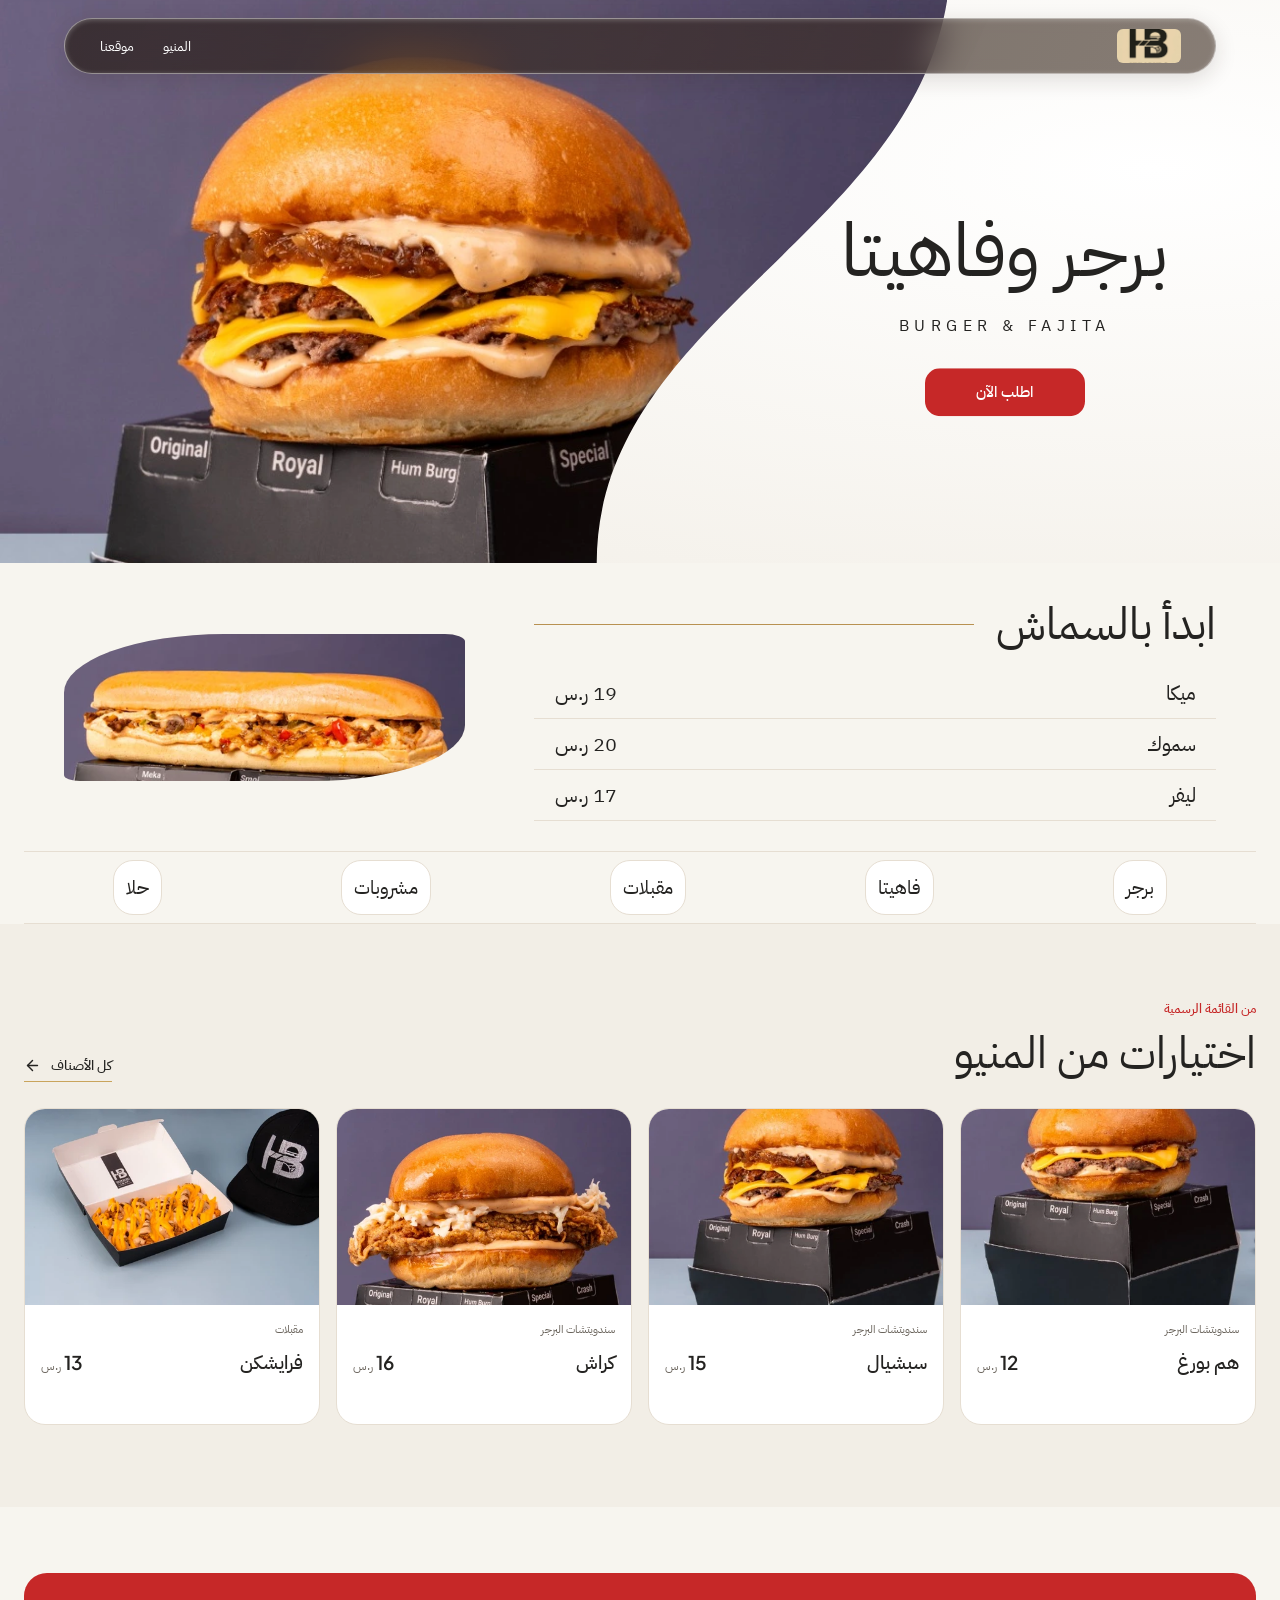
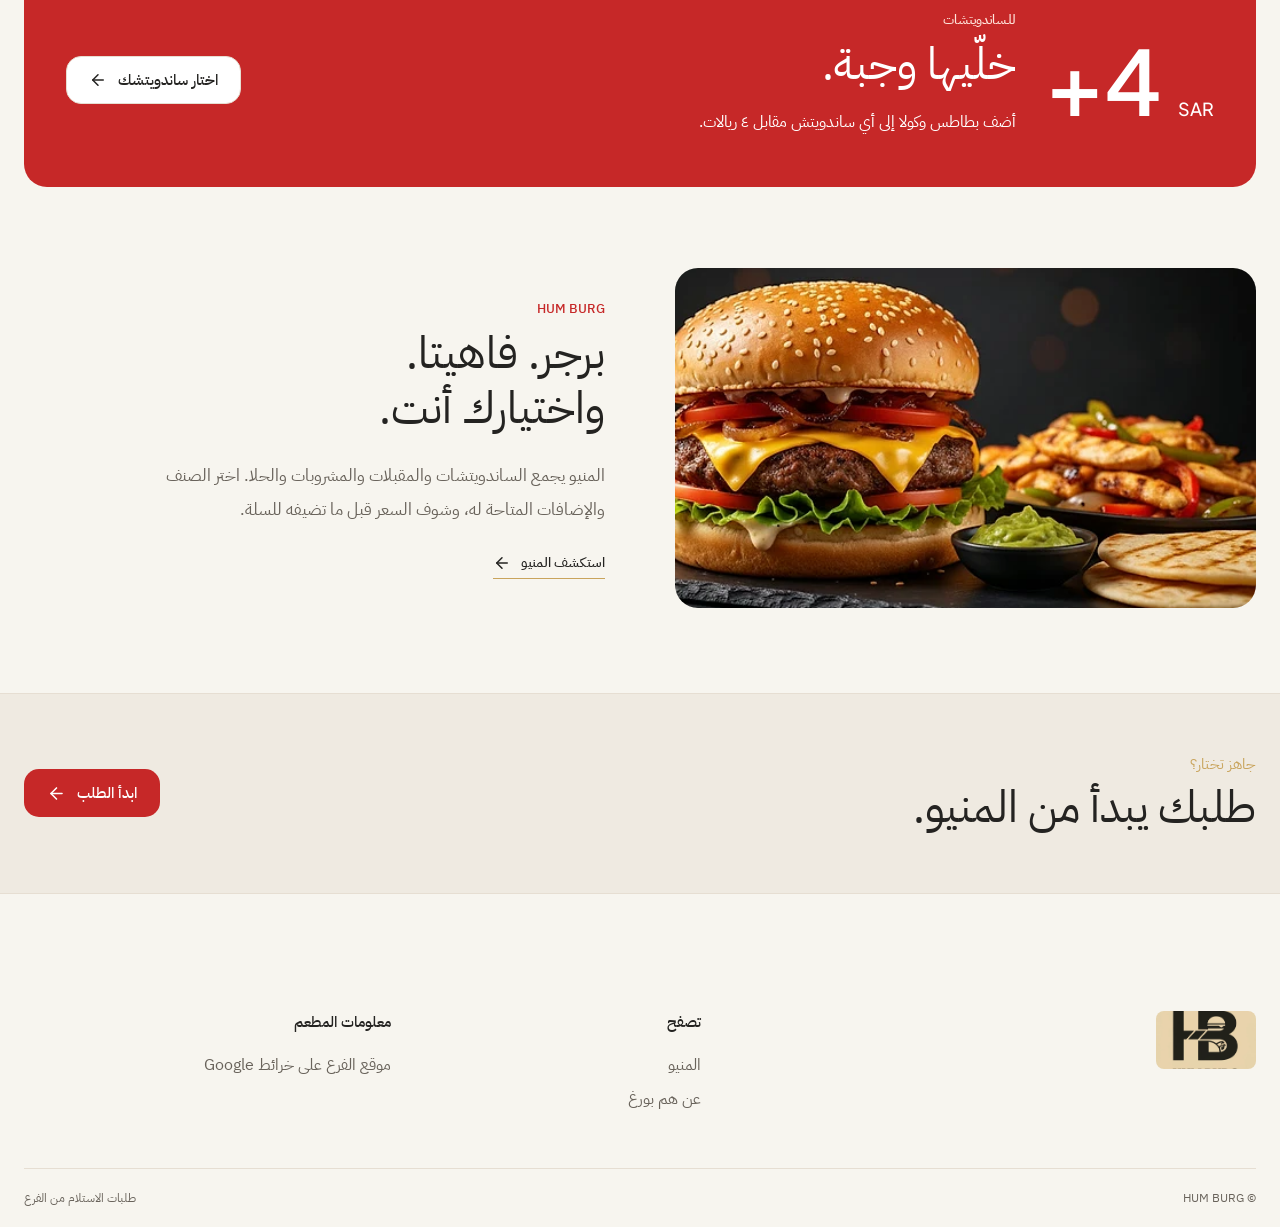
==== index.html @ cf8162c5 "Publish HUM BURG client preview" ====
<!doctype html><html lang="ar" dir="rtl" data-theme="day" style="color-scheme: light;"><head><link rel="stylesheet" href="./site.css"><meta charset="utf-8"><meta name="viewport" content="width=device-width, initial-scale=1"><title>هم بورغ | HUM BURG</title><meta name="description" content="سندويتشات البرجر والفاهيتا بطابع هم بورغ."></head><body><div hidden=""><!--$--><!--/$--></div><!--$--><main class="storefront"><header class="site-header glass-bar"><div class="header-inner"><a class="official-logo" href="./index.html" aria-label="هم بورغ، الرئيسية"><img src="./assets/hum-burg-logo-original.jpg" width="106" height="61" alt="شعار HUM BURG الرسمي"></a><nav class="site-nav" aria-label="التنقل الرئيسي"><a href="./menu.html">المنيو</a><a href="https://maps.app.goo.gl/qqPLdEoL6raRK5sS6?g_st=aw">موقعنا</a></nav></div></header><section class="cover-curve"><svg width="0" height="0" aria-hidden="true"><defs><clipPath id="burger-curve" clipPathUnits="objectBoundingBox"><path d="M0 0H1C.96 .42 .63 .57 .63 1H0Z"></path></clipPath></defs></svg><img class="cover-photo" src="./images/brand/house-burger.webp" alt="برجر هم بورغ" fetchpriority="high"><div class="cover-title"><h1>برجر وفاهيتا</h1><span dir="ltr">BURGER &amp; FAJITA</span><a class="button button-red" href="./menu.html">اطلب الآن</a></div></section><section class="paper-menu" id="fajita"><div class="paper-entries"><h2>ابدأ بالسماش</h2><a class="paper-entry" href="./menu.html?item=meka"><span>ميكا</span><span>19<!-- --> <!-- -->ر.س</span></a><a class="paper-entry" href="./menu.html?item=smok"><span>سموك</span><span>20<!-- --> <!-- -->ر.س</span></a><a class="paper-entry" href="./menu.html?item=liver"><span>ليفر</span><span>17<!-- --> <!-- -->ر.س</span></a></div><a class="paper-photo" href="./menu.html?item=smok" aria-label="سموك"><img class="product-image-svg" width="1020" height="375" src="./images/scaled/product-smok-480.webp" sizes="(max-width: 760px) 55vw, 420px" loading="lazy" decoding="async" style="object-fit:contain;width:100%;height:100%;object-position:center" alt="صورة سموك من المنيو"></a></section><nav class="house-index page-width" id="categories" aria-label="أقسام المنيو"><a class="category-card" href="./menu.html?category=%D8%A8%D8%B1%D8%AC%D8%B1">برجر</a><a class="category-card" href="./menu.html?category=%D9%81%D8%A7%D9%87%D9%8A%D8%AA%D8%A7">فاهيتا</a><a class="category-card" href="./menu.html?category=%D9%85%D9%82%D8%A8%D9%84%D8%A7%D8%AA">مقبلات</a><a class="category-card" href="./menu.html?category=%D9%85%D8%B4%D8%B1%D9%88%D8%A8%D8%A7%D8%AA">مشروبات</a><a class="category-card" href="./menu.html?category=%D8%AD%D9%84%D8%A7">حلا</a></nav><section class="featured-section" id="featured"><div class="page-width"><div class="section-title"><div><span class="section-mark">من القائمة الرسمية</span><h2>اختيارات من المنيو</h2></div><a class="text-link" href="./menu.html">كل الأصناف<!-- --> <svg xmlns="http://www.w3.org/2000/svg" width="17" height="17" viewBox="0 0 24 24" fill="none" stroke="currentColor" stroke-width="2" stroke-linecap="round" stroke-linejoin="round" class="lucide lucide-arrow-left"><path d="m12 19-7-7 7-7"></path><path d="M19 12H5"></path></svg></a></div><div class="featured-grid"><article class="product-card product-card-featured"><div class="product-card-media"><img class="product-image-svg" width="540" height="420" src="./images/scaled/product-hum-burg-480.webp" sizes="(max-width: 760px) 55vw, 420px" loading="lazy" decoding="async" style="object-fit:cover;width:100%;height:100%;object-position:center" alt="صورة هم بورغ من المنيو"></div><div class="product-card-content"><div class="product-card-meta"><span>سندويتشات البرجر</span></div><div class="product-title-row"><h3>هم بورغ</h3><strong class="menu-price">12<!-- --> <small>ر.س</small></strong></div><div class="product-card-bottom"></div></div></article><article class="product-card product-card-featured"><div class="product-card-media"><img class="product-image-svg" width="540" height="420" src="./images/scaled/product-special-480.webp" sizes="(max-width: 760px) 55vw, 420px" loading="lazy" decoding="async" style="object-fit:cover;width:100%;height:100%;object-position:center" alt="صورة سبشيال من المنيو"></div><div class="product-card-content"><div class="product-card-meta"><span>سندويتشات البرجر</span></div><div class="product-title-row"><h3>سبشيال</h3><strong class="menu-price">15<!-- --> <small>ر.س</small></strong></div><div class="product-card-bottom"></div></div></article><article class="product-card product-card-featured"><div class="product-card-media"><img class="product-image-svg" width="770" height="515" src="./images/scaled/product-crash-480.webp" sizes="(max-width: 760px) 55vw, 420px" loading="lazy" decoding="async" style="object-fit:cover;width:100%;height:100%;object-position:center" alt="صورة كراش من المنيو"></div><div class="product-card-content"><div class="product-card-meta"><span>سندويتشات البرجر</span></div><div class="product-title-row"><h3>كراش</h3><strong class="menu-price">16<!-- --> <small>ر.س</small></strong></div><div class="product-card-bottom"></div></div></article><article class="product-card product-card-featured"><div class="product-card-media"><img class="product-image-svg" width="1600" height="1066" src="./images/scaled/product-freischken-480.webp" sizes="(max-width: 760px) 55vw, 420px" loading="lazy" decoding="async" style="object-fit:cover;width:100%;height:100%;object-position:center" alt="صورة فرايشكن من المنيو"></div><div class="product-card-content"><div class="product-card-meta"><span>مقبلات</span></div><div class="product-title-row"><h3>فرايشكن</h3><strong class="menu-price">13<!-- --> <small>ر.س</small></strong></div><div class="product-card-bottom"></div></div></article></div></div></section><section class="combo-section"><div class="page-width combo-inner"><div class="combo-number" dir="ltr">+4 <small>SAR</small></div><div class="combo-text"><span class="section-mark">للـساندويتشات</span><h2>خلّيها وجبة.</h2><p>أضف بطاطس وكولا إلى أي ساندويتش مقابل ٤ ريالات.</p></div><a class="button button-white" href="./menu.html">اختار ساندويتشك<!-- --> <svg xmlns="http://www.w3.org/2000/svg" width="18" height="18" viewBox="0 0 24 24" fill="none" stroke="currentColor" stroke-width="2" stroke-linecap="round" stroke-linejoin="round" class="lucide lucide-arrow-left"><path d="m12 19-7-7 7-7"></path><path d="M19 12H5"></path></svg></a></div></section><section class="about-section page-width" id="about"><div class="about-visual" role="img" aria-label="صورة برجر وفاهيتا من مواد هم بورغ"></div><div class="about-copy"><span class="section-mark">HUM BURG</span><h2>برجر. فاهيتا.<br>واختيارك أنت.</h2><p>المنيو يجمع الساندويتشات والمقبلات والمشروبات والحلا. اختر الصنف والإضافات المتاحة له، وشوف السعر قبل ما تضيفه للسلة.</p><a class="text-link" href="./menu.html">استكشف المنيو<!-- --> <svg xmlns="http://www.w3.org/2000/svg" width="18" height="18" viewBox="0 0 24 24" fill="none" stroke="currentColor" stroke-width="2" stroke-linecap="round" stroke-linejoin="round" class="lucide lucide-arrow-left"><path d="m12 19-7-7 7-7"></path><path d="M19 12H5"></path></svg></a></div></section><section class="final-cta"><div class="page-width"><div><span>جاهز تختار؟</span><h2>طلبك يبدأ من المنيو.</h2></div><a class="button button-red" href="./menu.html">ابدأ الطلب<!-- --> <svg xmlns="http://www.w3.org/2000/svg" width="19" height="19" viewBox="0 0 24 24" fill="none" stroke="currentColor" stroke-width="2" stroke-linecap="round" stroke-linejoin="round" class="lucide lucide-arrow-left"><path d="m12 19-7-7 7-7"></path><path d="M19 12H5"></path></svg></a></div></section><footer class="site-footer" id="contact"><div class="page-width footer-grid"><div><a class="official-logo footer-logo" href="./index.html"><img src="./assets/hum-burg-logo-original.jpg" alt="شعار HUM BURG الرسمي"></a></div><div><h3>تصفح</h3><a href="./menu.html">المنيو</a><a href="#about">عن هم بورغ</a></div><div><h3>معلومات المطعم</h3><a href="https://maps.app.goo.gl/qqPLdEoL6raRK5sS6?g_st=aw" target="_blank" rel="noopener noreferrer">موقع الفرع على خرائط Google</a></div></div><div class="page-width footer-bottom">© HUM BURG <span>طلبات الاستلام من الفرع</span></div></footer></main><!--$--><!--/$--><!--/$--><next-route-announcer style="position: absolute;"></next-route-announcer><script src="./preview.js"></script></body></html>
---- site.css ----
@import url("https://fonts.googleapis.com/css2?family=IBM+Plex+Sans+Arabic:wght@400;500;600;700&family=Plus+Jakarta+Sans:wght@500;600;700;800&display=swap");@font-face{font-family:FreePalestine;src:url(./fonts/FreePalestineVF.ttf) format("truetype");font-display:swap}:root{--body:"IBM Plex Sans Arabic",sans-serif;--display:FreePalestine,"IBM Plex Sans Arabic",sans-serif}*{box-sizing:border-box}html{scroll-behavior:smooth}body{margin:0;background:var(--bg);color:var(--white);font-family:var(--body)}button,input{font:inherit}button{cursor:pointer}a{text-decoration:none;color:inherit}img{max-width:100%}.page-width{width:min(100% - 80px,1440px);margin-inline:auto}:focus-visible{outline:2px solid var(--red-light)}.button{display:inline-flex;align-items:center;justify-content:center;gap:20px;padding:0 25px;font-weight:700;font-size:15px;border:1px solid transparent;transition:background .2s,transform .2s}.button-red{color:white}.button-red:hover{background:var(--red-light)}.button-outline{border-color:#777;color:white;background:rgba(0,0,0,.25)}.button-white{background:white}.text-link{display:inline-flex;align-items:center;gap:10px;font-weight:700;border-bottom:1px solid var(--red);padding-bottom:7px}.site-header{background:#0D0D0E;z-index:30;border-bottom:1px solid #29292b}.header-inner{height:88px;width:min(100% - 80px,1440px);margin:auto;display:flex;align-items:center;justify-content:space-between;gap:35px}.official-logo{width:115px;height:67px;position:relative;background:#171719}.official-logo img{position:absolute;width:235px;max-width:none;height:235px;left:-60px;top:-49px;filter:grayscale(1) invert(1);mix-blend-mode:screen}.site-nav{display:flex;align-items:center;gap:34px;font-weight:600}.site-nav a:hover{color:var(--red-light)}.header-actions{display:flex;align-items:center;gap:18px}.language-button{border:0;background:none;font-size:13px}.icon-button{border:0;background:none;color:white;display:grid;place-items:center;width:42px;height:42px}.cart-trigger{position:relative}.cart-trigger span{position:absolute;top:-1px;left:0;border-radius:50%;font:700 10px/17px var(--body);width:17px;height:17px}.mobile-trigger{display:none}.hero{position:relative;min-height:690px;display:flex;align-items:center;overflow:hidden;background:#09090a}.hero-photo{background-image:url(./assets/hum-burg-campaign.jpg);background-position:center 55%;opacity:.9}.hero-photo,.hero-shade{position:absolute;inset:0}.hero-shade{background:linear-gradient(270deg,#0D0D0E 3%,rgba(13,13,14,.97) 27%,rgba(13,13,14,.71) 46%,rgba(13,13,14,.04) 77%),linear-gradient(0deg,#0D0D0E,transparent 20%)}.hero-content{position:relative;z-index:1;padding:70px 0 110px}.hero-kicker{font:700 12px Plus Jakarta Sans,sans-serif;letter-spacing:2px;color:var(--red-light)}.hero h1{font-size:clamp(66px,7.1vw,124px);line-height:1.06;max-width:730px;margin:24px 0 25px}.hero h1 span{color:var(--red-light)}.hero p{font-size:19px;line-height:1.85;max-width:510px;color:#ddd}.hero-buttons{gap:12px;flex-wrap:wrap}.hero-bottom{position:absolute;bottom:30px;left:0;right:0;display:flex;justify-content:space-between;color:#b8b8b8;font-size:11px;letter-spacing:1px}.section-title{gap:20px;margin-bottom:32px}.about-copy h2,.combo-text h2,.final-cta h2,.section-title h2{font:700 clamp(38px,4vw,66px)/1.16 var(--display);margin:9px 0 0}.section-mark{color:var(--red-light);font-weight:700}.category-section{padding-block:100px}.category-grid{grid-gap:10px;gap:10px}.category-tile{min-height:220px;background:var(--surface);padding:24px;display:flex;flex-direction:column;position:relative;border-bottom:3px solid var(--red);transition:background .25s,transform .25s}.category-tile:hover{background:var(--card);transform:translateY(-4px)}.category-index{font:800 12px Plus Jakarta Sans;color:var(--red-light)}.category-name{font:700 clamp(24px,2.2vw,37px)/1.3 var(--display);margin:auto 0 0}.category-english{font:700 10px Plus Jakarta Sans;letter-spacing:1px;color:var(--muted);margin-top:5px}.category-tile svg{position:absolute;top:22px;left:22px;color:var(--red-light)}.featured-grid{display:grid;grid-template-columns:repeat(4,1fr);grid-gap:17px;gap:17px}.food-card{min-width:0}.food-frame{height:270px;background:radial-gradient(circle at 50% 65%,#38383a 0,#202023 58%);position:relative;overflow:hidden}.food-frame-label{position:absolute;left:17px;top:16px;color:#777;font:800 clamp(24px,3vw,42px) Plus Jakarta Sans;letter-spacing:-2px}.food-placeholder{height:100%;display:grid;align-content:center;justify-items:center;text-align:center;grid-gap:6px;gap:6px;position:relative}.food-placeholder:before{content:"";display:block;width:126px;height:126px;border:2px solid #555;border-radius:50%;background:radial-gradient(circle,#29292b,#202023);margin-bottom:12px}.food-placeholder>span{position:absolute;top:45%;font:700 27px var(--display)}.food-placeholder small{color:var(--muted);font-size:11px}.food-counter{position:absolute;right:17px;top:16px;color:var(--red-light);font:700 12px Plus Jakarta Sans}.food-info{display:flex;justify-content:space-between;gap:10px;align-items:flex-end;padding:18px 19px}.food-info h3{font:700 31px var(--display);margin:4px 0 0}.food-price{font:800 27px Plus Jakarta Sans;white-space:nowrap}.food-price span{font:600 11px var(--body);margin-right:4px}.card-add{margin:0 19px 19px;padding:10px 0;background:transparent;border:1px solid #626265;color:white;display:flex;align-items:center;justify-content:center;gap:7px}.card-add:hover{border-color:var(--red)}.combo-section{background:var(--red);padding-block:60px}.combo-inner{display:flex;align-items:center;gap:45px}.combo-number{font:800 clamp(100px,13vw,190px)/.8 var(--display);white-space:nowrap}.combo-number span{font:600 22px var(--body);margin-right:8px}.combo-text{flex:1 1}.combo-text .section-mark{color:#f8d8d8}.combo-text p{font-size:16px;line-height:1.8;max-width:600px}.about-section{display:grid;grid-template-columns:1fr 1fr;grid-gap:8%;gap:8%;align-items:center;padding-block:125px}.about-visual{height:430px;position:relative}.about-photo{position:absolute;inset:0;background:url(./assets/hum-burg-campaign.jpg) 50%/cover;filter:grayscale(1);opacity:.65}.about-visual>span{position:absolute;bottom:20px;left:25px;font:800 47px Plus Jakarta Sans;letter-spacing:-3px}.about-copy p{color:var(--muted);font-size:17px;line-height:2;max-width:570px;margin:23px 0}.final-cta{background:var(--red-dark);text-align:center;padding:85px 0}.final-cta span{font-size:15px}.final-cta h2{margin:12px 0 30px}.site-footer{padding-top:70px}.footer-grid{display:grid;grid-template-columns:2fr 1fr 1.5fr;grid-gap:65px;gap:65px;padding-bottom:55px}.footer-logo{width:120px}.footer-grid h3{font-size:15px;margin:0 0 20px}.footer-grid a:not(.official-logo){display:block;color:var(--muted);margin:10px 0}.footer-grid p{color:var(--muted);font-size:13px;max-width:300px;line-height:1.8}.footer-bottom{border-top:1px solid var(--line);padding:20px 0;color:var(--muted);font-size:12px;display:flex;justify-content:space-between}.drawer-layer{position:fixed;inset:0;z-index:100}.drawer-backdrop{position:absolute;inset:0;background:#000b;border:0;width:100%}.cart-panel{position:absolute;left:0;top:0;bottom:0;width:min(440px,100%);background:var(--surface);padding:30px;display:flex;flex-direction:column;box-shadow:20px 0 70px #0008}.drawer-heading{display:flex;justify-content:space-between;align-items:flex-start;border-bottom:1px solid var(--line);padding-bottom:18px}.drawer-heading small{color:var(--red-light)}.drawer-heading h2{font:700 40px var(--display);margin:4px 0}.cart-items{overflow:auto;flex:1 1}.cart-item{padding:22px 0;border-bottom:1px solid var(--line);display:flex;align-items:center;justify-content:space-between}.cart-item small{color:var(--muted)}.cart-item h3{margin:2px 0;font:700 25px var(--display)}.cart-item span{font-size:13px}.quantity{display:flex;align-items:center;gap:12px}.quantity button{width:30px;height:30px;background:var(--card);border:1px solid var(--line);color:white;display:grid;place-items:center}.cart-checkout{border-top:1px solid var(--line);padding-top:20px}.cart-checkout>div{display:flex;justify-content:space-between}.cart-checkout p{font-size:11px;color:var(--muted)}.cart-checkout .button{width:100%;margin-top:15px}.cart-empty{margin:auto;text-align:center}.cart-empty svg{color:var(--red-light)}.cart-empty h3{font:700 28px var(--display)}@media(max-width:1100px){.category-grid{grid-template-columns:repeat(3,1fr)}.featured-grid{grid-template-columns:repeat(2,1fr)}.site-nav{gap:17px}.hero{min-height:630px}}@media(max-width:700px){.header-inner,.page-width{width:min(100% - 36px,1440px)}.header-inner{height:72px}.official-logo{width:84px;height:55px}.official-logo img{width:177px;height:177px;left:-45px;top:-37px}.site-nav{display:none;position:absolute;top:72px;right:0;left:0;background:var(--surface);padding:20px;flex-direction:column;align-items:stretch}.site-nav.open{display:flex}.header-actions{gap:5px}.mobile-trigger{display:grid}.header-order,.language-button{display:none}.hero{min-height:690px;align-items:flex-start}.hero-photo{background-size:auto 75%;background-repeat:no-repeat;background-position:65% top}.hero-shade{background:linear-gradient(0deg,#0D0D0E 9%,rgba(13,13,14,.95) 33%,rgba(13,13,14,.4) 65%,transparent)}.hero-content{padding-top:305px;padding-bottom:55px}.hero-kicker{font-size:9px}.hero h1{font-size:clamp(55px,13vw,78px);margin:10px 0}.hero p{font-size:15px;margin:0}.hero-buttons{margin-top:20px}.hero-buttons .button{min-height:46px;font-size:13px;padding:0 16px}.hero-bottom{bottom:14px}.category-section,.featured-section{padding-block:65px}.section-title{align-items:flex-start}.section-title h2{font-size:38px}.section-title .text-link{font-size:12px;white-space:nowrap}.category-grid{grid-template-columns:repeat(2,1fr)}.category-tile{min-height:145px;padding:17px}.category-name{font-size:25px}.category-english{font-size:8px}.category-tile svg{width:16px;top:15px;left:15px}.featured-grid{gap:10px}.food-frame{height:170px}.food-placeholder:before{width:75px;height:75px}.food-placeholder>span{font-size:19px;top:46%}.food-placeholder small{font-size:8px}.food-frame-label{font-size:19px}.food-info{padding:12px;align-items:flex-start;display:block}.food-info h3{font-size:24px}.food-info small{font-size:9px}.food-price{font-size:21px;margin-top:4px}.card-add{margin:0 12px 12px;width:calc(100% - 24px);font-size:11px}.combo-inner{display:block}.combo-number{font-size:105px}.combo-text h2{font-size:40px}.combo-text p{font-size:14px}.combo-inner .button{margin-top:15px}.about-section{grid-template-columns:1fr;padding-block:65px;gap:30px}.about-visual{height:270px}.about-copy h2{font-size:42px}.about-copy p{font-size:15px}.footer-grid{grid-template-columns:1fr 1fr;gap:20px}.footer-grid>div:first-child{grid-column:1/-1}.footer-bottom{display:block;line-height:2}}@media(prefers-reduced-motion:reduce){html{scroll-behavior:auto}*,:after,:before{animation-duration:.01ms!important;transition-duration:.01ms!important}}.inner-nav{width:min(100% - 80px,1440px);margin:auto;justify-content:space-between;gap:24px}.inner-nav,.inner-nav .logo{display:flex;align-items:center}.inner-nav .logo{font:800 22px Plus Jakarta Sans;gap:10px}.inner-nav .logo-mark{background:var(--red);padding:8px;color:white}.inner-nav .logo-copy{display:grid;line-height:1}.inner-nav .logo-copy small{font:700 11px var(--body);color:var(--muted);margin-top:5px}.inner-nav nav{display:flex;gap:25px}.inner-nav nav .active{color:var(--red-light)}.inner-cart{background:var(--red);border:0;color:white;padding:10px 17px;display:flex;gap:10px;align-items:center;position:relative}.inner-cart i{position:absolute;top:-8px;left:-8px;background:white;color:var(--red);border-radius:50%;width:20px;height:20px;text-align:center;font-size:11px}.menu-hero{background:var(--surface);padding:75px max(40px,calc((100vw - 1440px)/2));display:flex;align-items:center;justify-content:space-between;overflow:hidden}.menu-hero .eyebrow{font-size:12px;color:var(--red-light)}.menu-hero h1{font:700 clamp(55px,6vw,90px)/1 var(--display);margin:20px 0}.checkout-page h1 em,.menu-hero h1 em,.track-intro h1 em{color:var(--red-light);font-style:normal}.menu-hero-mark{font:800 130px Plus Jakarta Sans;color:#2f2f31;letter-spacing:-12px}.menu-hero-mark span{display:block;font:700 15px Plus Jakarta Sans;letter-spacing:5px;text-align:center}.menu-catalog{display:grid;grid-template-columns:250px 1fr;grid-gap:40px;gap:40px;width:min(100% - 80px,1440px);margin:auto;padding:70px 0 110px}.menu-sidebar{border-left:1px solid var(--line);padding-left:20px}.menu-sidebar>p{color:var(--muted);font-size:13px}.menu-sidebar button{display:flex;align-items:center;gap:10px;width:100%;background:transparent;border:0;color:var(--muted);padding:12px;text-align:right}.menu-sidebar button.selected,.menu-sidebar button:hover{background:var(--card);color:white}.menu-sidebar button b{margin-right:auto;color:var(--red-light)}.combo-sidebar{background:var(--red-dark);padding:20px;margin-top:35px}.combo-sidebar b,.combo-sidebar span{display:block}.combo-sidebar span{font:700 36px var(--display)}.combo-sidebar p{font-size:12px}.catalog-toolbar{display:flex;align-items:center;justify-content:space-between;margin-bottom:25px}.catalog-toolbar h2{font:700 44px var(--display);margin:0}.catalog-toolbar p{margin:0;color:var(--muted)}.search{display:flex;align-items:center;gap:10px;background:var(--surface);padding:12px 15px;min-width:250px}.search input{border:0;outline:none;background:none;color:white;min-width:0}.catalog-grid{display:grid;grid-template-columns:repeat(3,1fr);grid-gap:17px}.catalog-card{background:var(--card)}.catalog-art{height:230px;background:radial-gradient(circle,#363638,var(--card) 68%);display:flex;flex-direction:column;align-items:center;justify-content:center;gap:12px}.catalog-art>span{font:700 30px var(--display);border:2px solid #555;border-radius:50%;width:130px;height:130px;display:grid;place-items:center}.catalog-art small{color:var(--muted);font-size:11px}.catalog-info{padding:18px}.catalog-info>small{font:700 11px Plus Jakarta Sans;color:var(--muted)}.catalog-info h3{font:700 32px var(--display);margin:8px 0 20px}.catalog-info>div{border-top:1px solid var(--line);padding-top:14px;display:flex;justify-content:space-between;align-items:center}.catalog-info b{font:800 28px Plus Jakarta Sans}.catalog-info b i{font:500 12px var(--body);font-style:normal}.catalog-info button{background:var(--red);border:0;color:white;width:36px;height:36px;display:grid;place-items:center}.no-results{padding:70px;color:var(--muted)}.no-results h3{color:white}.no-results button{background:var(--red);color:white;border:0;padding:10px 20px}.cart-drawer{position:fixed;top:0;left:0;bottom:0;width:min(430px,95vw);background:var(--surface);z-index:102;padding:28px;transform:translateX(-110%);transition:transform .25s;display:flex;flex-direction:column}.cart-drawer.open{transform:translateX(0)}.backdrop{position:fixed;inset:0;background:#000b;z-index:101;border:0;width:100%}.cart-head{display:flex;align-items:flex-start;justify-content:space-between;border-bottom:1px solid var(--line)}.cart-head h2{font:700 36px var(--display);margin:0 0 15px}.cart-head small{color:var(--red-light)}.cart-head button{background:none;color:white;border:0}.empty-cart{margin:auto;text-align:center}.empty-cart svg{color:var(--red-light)}.cart-lines{flex:1 1;overflow:auto}.cart-line{border-bottom:1px solid var(--line);padding:18px 0;display:grid;grid-template-columns:40px 1fr auto;grid-gap:10px;gap:10px;align-items:center}.mini-art{background:var(--card);height:40px;display:grid;place-items:center;font-size:22px}.cart-line b,.cart-line small{display:block}.cart-line small{color:var(--muted)}.qty{display:flex;align-items:center;gap:8px}.qty button{background:var(--card);color:white;border:1px solid var(--line);height:26px}.cart-total{display:flex;justify-content:space-between;padding:20px 0}.checkout{display:flex;align-items:center;justify-content:center;gap:10px;background:var(--red);padding:14px}.checkout-page,.track-page{min-height:100vh}.checkout-wrap,.track-shell{width:min(100% - 80px,1150px);margin:80px auto;display:grid;grid-template-columns:1.4fr 1fr;grid-gap:70px;gap:70px}.checkout-page h1,.track-intro h1{font:700 65px var(--display);margin:10px 0}.step-kicker{color:var(--red-light)}.checkout-intro,.track-intro p{color:var(--muted);line-height:1.8}.back-link{display:flex;gap:5px;align-items:center}.form-grid,.method-switch{display:grid;grid-template-columns:repeat(2,1fr);grid-gap:12px;gap:12px;margin:25px 0}.method-switch button{background:var(--surface);color:white;border:1px solid var(--line);padding:18px;text-align:right;display:grid;grid-gap:5px;gap:5px}.method-switch small{color:var(--muted)}.checkout-form h2{font:700 26px var(--display)}.checkout-form label span{display:block;margin-bottom:5px}.checkout-form label div{display:flex;align-items:center;gap:8px;background:var(--surface);padding:10px}.checkout-form input{width:100%;border:0;background:none;color:white;outline:none}.full-label{display:block;margin:18px 0}.payment-disabled{display:flex;gap:10px;align-items:center;background:var(--surface);padding:18px;color:var(--muted)}.payment-disabled small{display:block}.payment-disabled>span{margin-right:auto}.place-order{background:var(--red);border:0;color:white;padding:14px 25px;display:flex;gap:10px;align-items:center;margin-top:30px}.demo-notice{color:var(--muted)}.order-summary{background:var(--surface);padding:30px}.summary-item,.summary-title,.summary-total{display:flex;justify-content:space-between;align-items:center;border-bottom:1px solid var(--line);padding:16px 0}.summary-item{gap:12px}.summary-item div{flex:1 1}.summary-item small{display:block;color:var(--muted)}.summary-food{font-size:28px}.summary-total b{font-size:25px}.order-summary>p{color:var(--muted);font-size:12px}.track-intro form{display:flex;background:var(--surface);padding:8px;gap:8px}.track-intro form input{flex:1 1;background:none;border:0;color:white;min-width:0}.track-intro form button{background:var(--red);border:0;color:white;padding:10px 18px}.track-card{background:var(--surface);padding:35px;min-height:350px}.track-empty{text-align:center;margin-top:55px}.track-empty a,.track-empty svg{color:var(--red-light)}.timeline-stage,.track-card-top,.track-eta{display:flex;align-items:center;gap:15px;padding:15px;border-bottom:1px solid var(--line)}.timeline-stage div{flex:1 1}.timeline-stage small{display:block;color:var(--muted)}.timeline-stage.current{color:var(--red-light)}@media(max-width:800px){.checkout-wrap,.inner-nav,.menu-catalog,.track-shell{width:min(100% - 36px,1440px)}.inner-nav nav{display:none}.menu-hero{padding:45px 20px}.menu-hero-mark{display:none}.menu-catalog{display:block;padding:40px 0}.menu-sidebar{border:0;display:flex;overflow:auto;gap:8px;padding:0 0 20px}.combo-sidebar,.menu-sidebar>p{display:none}.menu-sidebar button{white-space:nowrap;width:auto;background:var(--surface)}.menu-sidebar button b{display:none}.catalog-toolbar{align-items:stretch;flex-direction:column;gap:15px}.catalog-grid{grid-template-columns:repeat(2,1fr);gap:10px}.catalog-art{height:150px}.catalog-art>span{width:90px;height:90px;font-size:24px}.catalog-art small{font-size:9px}.catalog-info{padding:12px}.catalog-info h3{font-size:25px}.catalog-info b{font-size:20px}.checkout-wrap,.track-shell{display:block;margin:40px auto}.order-summary,.track-card{margin-top:40px}.form-grid{grid-template-columns:1fr}}.hero-shade{background:linear-gradient(90deg,#0D0D0E,#0D0D0E 34%,transparent 56%),linear-gradient(270deg,#0D0D0E,rgba(13,13,14,.94) 18%,rgba(13,13,14,.68) 36%,transparent 65%),linear-gradient(0deg,#0D0D0E,transparent 20%)}.menu-sidebar{scrollbar-width:none}.menu-sidebar::-webkit-scrollbar{display:none}@media(max-width:700px){.hero{min-height:650px}.hero-photo{background-position:65% top}.hero-shade{background:linear-gradient(90deg,rgba(13,13,14,.9),transparent 45%),linear-gradient(0deg,#0D0D0E 7%,rgba(13,13,14,.97) 34%,rgba(13,13,14,.25) 71%,transparent)}.hero-content{padding-top:285px}.hero-shade{background:linear-gradient(90deg,#0D0D0E,rgba(13,13,14,.85) 13%,transparent 32%),linear-gradient(0deg,#0D0D0E 7%,rgba(13,13,14,.97) 34%,rgba(13,13,14,.25) 71%,transparent)}}.modal-layer{position:fixed;inset:0;z-index:110;display:grid;place-items:center;padding:18px}.modal-backdrop{position:absolute;inset:0;background:#000c;border:0;width:100%}.customize-modal{position:relative;border:1px solid var(--line);width:min(520px,100%);max-height:calc(100vh - 36px);overflow:auto;padding:28px;box-shadow:0 30px 90px #000a}.modal-head{display:flex;align-items:flex-start;justify-content:space-between}.modal-head small{color:var(--red-light)}.modal-head h2{font:700 43px var(--display);margin:4px 0}.customize-modal>p{color:var(--muted);font-size:14px}.modifier-list{display:grid;grid-gap:8px;gap:8px;margin:24px 0}.modifier-list label{display:flex;align-items:center;gap:12px;background:var(--card);padding:13px;cursor:pointer}.modifier-list input{accent-color:var(--red);width:18px;height:18px}.modifier-list span{flex:1 1}.modifier-list b{font-size:13px;color:white}.no-modifiers{color:var(--muted);padding:30px 0}.modal-total{border-top:1px solid var(--line);padding-top:18px}.modal-total strong{font-size:23px}.modal-add{margin-top:20px}.method-switch button:disabled,.place-order:disabled{opacity:.45;cursor:not-allowed}.admin-unconfigured{min-height:100vh;display:grid;place-items:center;padding:25px;text-align:center}.admin-unconfigured>div{max-width:500px}.admin-unconfigured svg{color:var(--red-light)}.admin-unconfigured h1{font:700 45px var(--display)}.admin-unconfigured p{color:var(--muted);line-height:1.9}.admin-unconfigured a{display:inline-block;background:var(--red);padding:12px 22px;margin-top:18px}body{color:var(--bg);font-weight:400}.storefront{overflow:hidden}.page-width{width:min(100% - 56px,1360px)}.site-header{background:var(--bg);border:0;color:#fff}.header-inner{height:82px;width:min(100% - 56px,1360px)}.site-nav{font-size:15px;font-weight:400}.site-nav a:hover{color:var(--gold)}.header-actions{gap:12px}.language-button{color:#eee;font-weight:400}.icon-button{border-radius:14px;background:rgba(255,255,255,.08);width:44px;height:44px}.icon-button:hover{background:rgba(255,255,255,.17)}.cart-trigger span{background:var(--gold);color:var(--bg)}.button{border-radius:16px;min-height:52px;box-shadow:0 7px 20px rgba(0,0,0,.1)}.button-outline{background:rgba(255,255,255,.13);border-color:rgba(255,255,255,.6)}.button-white{background:var(--ivory);color:var(--bg)}.text-link{font-weight:500;border-bottom-color:var(--gold)}.text-link:hover{color:var(--red)}.hero{min-height:660px;background:var(--bg);color:#fff}.hero-photo{background-size:cover;background-position:center 57%;opacity:1}.hero-shade{background:linear-gradient(90deg,rgba(25,25,25,.15),rgba(25,25,25,.42) 38%,#191919 75%),linear-gradient(0deg,#191919,transparent 20%)}.hero-content{padding:95px 0 120px}.hero-kicker{font-size:12px;color:var(--gold);font-weight:500}.hero h1{font-family:var(--display);font-weight:400;font-size:clamp(61px,6.2vw,94px);line-height:1.13}.hero h1 span{color:var(--ivory)}.hero p{font-weight:400;font-size:18px;color:#e8e4dd;max-width:430px}.hero-buttons{margin-top:34px}.hero-bottom{color:var(--gold)}.category-section{padding-block:96px 105px}.section-title{margin-bottom:30px}.about-copy h2,.combo-text h2,.final-cta h2,.section-title h2{font-family:var(--display);font-size:clamp(40px,3.8vw,60px);line-height:1.25}.section-mark{color:var(--deep-gold);font-size:14px}.category-grid{display:grid;grid-template-columns:repeat(5,1fr);grid-gap:15px;gap:15px}.category-tile{min-height:265px;border:1px solid #e8e2d7;border-bottom:0;border-radius:22px;background:#fff;overflow:hidden;padding:0 18px 19px;color:var(--bg);box-shadow:0 12px 28px rgba(25,25,25,.055);transform:none}.category-tile:hover{background:#fff;transform:translateY(-5px);box-shadow:0 18px 34px rgba(25,25,25,.11)}.category-photo{height:157px;margin:0 -18px 15px;background-color:#e9e2d5;background-size:680% auto;background-repeat:no-repeat;display:grid;place-items:center;font-size:20px;color:var(--deep-gold)}.category-tile:nth-child(n+4) .category-photo{background:linear-gradient(135deg,#eae2d5,#f7f4ed)}.category-index{position:absolute;top:10px;right:10px;background:var(--bg);color:var(--gold);padding:5px 8px;border-radius:8px;font-weight:500}.category-name{font:500 18px/1.5 var(--body);margin:0}.category-english{font-weight:500;color:#79736a}.category-tile svg{top:auto;bottom:21px;left:17px;color:var(--red)}.featured-section{background:var(--surface);color:white;padding-block:100px}.featured-section .section-mark{color:var(--gold)}.featured-section .text-link{color:white}.featured-grid{gap:18px}.food-card{border-radius:22px;overflow:hidden;background:var(--card);box-shadow:0 14px 35px rgba(0,0,0,.14);transition:transform .25s,box-shadow .25s}.food-card:hover{transform:translateY(-5px);box-shadow:0 22px 40px rgba(0,0,0,.22)}.food-frame{height:225px;background:#eee5d8}.product-photo{height:100%;width:100%;background-color:#efe8da;background-repeat:no-repeat;transition:transform .4s}.catalog-card:hover .product-photo,.food-card:hover .product-photo{transform:scale(1.035)}.food-info{padding:18px 19px 12px;align-items:center}.food-info small{font-size:12px;color:var(--muted)}.food-info h3{font:500 22px/1.5 var(--body);margin-top:4px}.food-price{font:600 23px Plus Jakarta Sans,sans-serif;color:var(--gold)}.food-price span{font-weight:400;font-size:12px;color:#eee}.card-add{border:0;border-radius:13px;background:#393633;width:calc(100% - 38px);padding:12px;margin-bottom:19px;font-weight:500}.card-add:hover{background:var(--red)}.combo-section{color:var(--bg);padding-block:84px}.combo-inner{color:white;border-radius:28px;padding:45px 55px;gap:42px;position:relative;overflow:hidden}.combo-inner:after{content:"";position:absolute;width:230px;height:230px;border:1px solid rgba(255,255,255,.22);border-radius:50%;left:-60px;bottom:-150px}.combo-number{font-family:var(--display);font-size:clamp(90px,10vw,140px)}.combo-number,.combo-number span{font-weight:400}.combo-text{position:relative;z-index:1}.combo-text .section-mark{color:#ffe5db}.combo-text h2{font-size:clamp(36px,3.5vw,55px)}.combo-text p{font-weight:400}.combo-inner .button{z-index:1;white-space:nowrap}.about-section{padding-block:60px 120px}.about-visual{height:420px;border-radius:26px;overflow:hidden;background:var(--surface)}.about-photo{filter:none;opacity:1;background-position:center 55%}.about-visual>span{font-weight:600;color:white}.about-copy p{color:#625d57;font-weight:400}.about-copy h2{font-size:clamp(42px,4vw,62px)}.final-cta{color:white;padding:90px 0}.final-cta>div{display:flex;align-items:center;gap:35px;text-align:right}.final-cta h2{flex:1 1;margin:0}.final-cta span{color:var(--gold)}.site-footer{background:var(--surface);color:white}.footer-grid h3{font-weight:500}.footer-grid a:not(.official-logo):hover{color:var(--gold)}.drawer-layer,.modal-layer{color:white}.cart-head h2,.cart-item h3,.drawer-heading h2,.modal-head h2{font-family:var(--body);font-weight:500}.qty button,.quantity button{border-radius:9px}.cart-checkout .button,.checkout,.modal-add{border-radius:15px}.customize-modal{border-radius:24px;box-shadow:0 25px 70px rgba(0,0,0,.35)}.modifier-list label{border-radius:14px}.modal-head h2{font-size:29px}.checkout-page,.menu-page,.track-page{background:var(--ivory);color:var(--bg)}.inner-nav{height:80px}.inner-nav .logo{color:var(--bg)}.inner-nav .logo-copy small{color:#716b63}.inner-nav nav{font-weight:400}.inner-nav nav .active{color:var(--red)}.inner-cart,.place-order,.track-intro form button{border-radius:14px;background:var(--red);font-weight:500}.menu-hero{background:var(--bg);color:white;border-radius:0 0 32px 32px;min-height:300px}.menu-hero .eyebrow{color:var(--gold)}.menu-hero h1{font-size:clamp(48px,5.5vw,77px);font-weight:400}.menu-hero h1 em{color:var(--gold)}.menu-hero-mark{color:#393735}.menu-catalog{gap:35px;padding-block:54px 100px}.menu-sidebar{border-color:#e4ddd2}.menu-sidebar>p{color:#666}.menu-sidebar button{color:#5f5a54;font-weight:400;border-radius:12px}.menu-sidebar button.selected,.menu-sidebar button:hover{background:#efe8db;color:var(--bg)}.menu-sidebar button b{color:var(--deep-gold)}.combo-sidebar{border-radius:18px;background:var(--red);color:white}.catalog-toolbar h2{font:400 34px/1.35 var(--body)}.catalog-toolbar p{color:#69645d}.search{background:white;border-radius:14px;border:1px solid #e5ded4}.search input{color:var(--bg)}.catalog-grid{gap:17px}.catalog-card{border-radius:22px;overflow:hidden;background:white;box-shadow:0 10px 25px rgba(25,25,25,.055);transition:transform .25s,box-shadow .25s}.catalog-card:hover{transform:translateY(-4px);box-shadow:0 18px 34px rgba(25,25,25,.12)}.catalog-art{height:210px;background:#eee5d8;display:block}.missing-photo{height:100%;display:grid;align-content:center;justify-items:center;background:linear-gradient(135deg,#e7ded1,#f5f0e7);color:#746b61}.missing-photo span{font-size:19px}.missing-photo small{font-size:11px}.catalog-info{padding:16px 18px}.catalog-info>small{font-weight:500;color:#777}.catalog-info h3{font:500 21px/1.5 var(--body);margin:4px 0 12px}.catalog-info>div{border-color:#eee8df}.catalog-info b{font-weight:600;color:var(--deep-gold);font-size:23px}.catalog-info button{border-radius:11px}.no-results h3{color:var(--bg)}.no-results button{border-radius:12px}.checkout-page h1,.track-intro h1{font-weight:400}.checkout-page h1 em,.track-intro h1 em{color:var(--red)}.checkout-intro,.track-intro p{color:#625d57}.checkout-form label div,.method-switch button,.order-summary,.payment-disabled,.track-card,.track-intro form{background:white;color:var(--bg);border-radius:16px;border:1px solid #e9e2d8}.method-switch button.active{border-color:var(--red)}.method-switch small,.order-summary>p,.payment-disabled{color:#706a63}.checkout-form h2{font:500 22px var(--body)}.checkout-form input,.track-intro form input{color:var(--bg)}.order-summary{box-shadow:0 16px 34px rgba(25,25,25,.07)}.summary-item,.summary-title,.summary-total{border-color:#eee6dd}.track-empty h2{font-weight:500}.timeline-stage,.track-card-top,.track-eta{border-color:#eee6dd}.track-eta{border-radius:12px}@media(max-width:1100px){.category-grid{grid-template-columns:repeat(3,1fr)}.featured-grid{grid-template-columns:repeat(2,1fr)}.combo-inner{flex-wrap:wrap}.combo-inner .button{margin-right:auto}}@media(max-width:700px){.header-inner,.page-width{width:min(100% - 36px,1360px)}.header-inner{height:70px}.site-nav{top:70px}.hero{min-height:660px}.hero-photo{background-size:auto 75%;background-position:65% top}.hero-shade{background:linear-gradient(0deg,#191919 9%,rgba(25,25,25,.96) 37%,transparent 72%),linear-gradient(90deg,#191919,transparent 29%)}.hero-content{padding-top:295px;padding-bottom:55px}.hero h1{font-size:clamp(47px,11vw,65px);line-height:1.15;margin:10px 0}.hero p{font-size:15px}.hero-buttons .button{border-radius:13px}.category-section,.featured-section{padding-block:64px}.section-title h2{font-size:37px}.category-grid{grid-template-columns:repeat(2,1fr);gap:10px}.category-tile{min-height:205px;padding:0 12px 12px;border-radius:17px}.category-photo{height:113px;margin:0 -12px 10px}.category-name{font-size:15px}.category-english{font-size:8px}.category-index{font-size:10px}.featured-grid{gap:11px}.food-frame{height:150px}.food-info{padding:11px}.food-info h3{font-size:17px}.food-info small{font-size:10px}.food-price{font-size:18px}.food-price span{font-size:9px}.card-add{margin:0 11px 11px;width:calc(100% - 22px);font-size:11px;padding:10px 5px}.combo-section{padding-block:42px}.combo-inner{padding:28px 25px;border-radius:22px;display:block}.combo-number{font-size:96px}.combo-text h2{font-size:37px}.combo-inner .button{margin-top:14px}.about-section{padding-block:28px 65px}.about-visual{height:270px}.about-copy h2{font-size:40px}.final-cta>div{display:block;text-align:center}.final-cta h2{margin:12px 0 26px}.menu-hero{border-radius:0 0 24px 24px}.menu-catalog{padding-block:32px 70px}.catalog-grid{gap:10px}.catalog-art{height:145px}.catalog-info{padding:12px}.catalog-info h3{font-size:17px}.catalog-info b{font-size:19px}.catalog-info button{min-width:34px;min-height:34px}.inner-nav .logo{font-size:17px}.checkout-wrap,.track-shell{margin:35px auto}.customize-modal{padding:20px}.modifier-list label{padding:11px}}@media(prefers-reduced-motion:reduce){.button,.catalog-card,.category-tile,.food-card,.product-photo{transition:none!important}}:root{--bg:#191817;--surface:#292724;--card:#fff;--red:#c62828;--red-dark:#9f2424;--red-light:#c62828;--gold:#c9a45c;--deep-gold:#c9a45c;--ivory:#f7f5ef;--white:#fff;--muted:#77716a;--line:#e9e3d9;--light-surface:#efeae1;--text:#242321;--dark-line:#3b3833}body{background:var(--ivory);color:var(--text)}.page-width{width:min(100% - 48px,1240px)}.button{min-height:48px;padding:0 22px;border-radius:15px;gap:11px;font-weight:500;box-shadow:none;transition:background .2s,transform .2s,box-shadow .2s}.button:hover{transform:translateY(-2px)}.button:active{transform:translateY(0)}.button-red{background:var(--red);color:#fff}.button-red:hover{background:var(--red-dark);box-shadow:0 9px 20px #9f242430}.button-outline{border:1px solid #d7cfc1;color:var(--text);background:#fff}.button-outline:hover{background:var(--light-surface)}.button-white{background:#fff;color:var(--text)}button:disabled{opacity:.5;cursor:not-allowed}:focus-visible{outline:3px solid var(--gold);outline-offset:3px}.site-header{position:relative;z-index:20;background:var(--ivory);color:var(--text);border-bottom:1px solid var(--line)}.header-inner{height:76px;width:min(100% - 48px,1240px);gap:32px}.official-logo{display:block;width:106px;height:61px;overflow:hidden;border-radius:8px;flex:none;background:#e9d5ac}.official-logo img{display:block;width:100%;height:100%;object-fit:cover;object-position:center;transform:scale(1.6)}.site-nav{gap:29px;font-size:14px}.site-nav a:hover{color:var(--red)}.header-actions{gap:9px}.language-button{color:var(--muted);font-size:12px}.site-header .icon-button{color:var(--text);background:#fff;border:1px solid var(--line)}.site-header .icon-button:hover{background:var(--light-surface)}.cart-trigger span{background:var(--red);color:#fff}.header-order{min-height:42px;padding:0 17px}.hero{min-height:0;background:var(--ivory);color:var(--text)}.hero-shell{display:grid;grid-template-columns:41% 59%;align-items:stretch;min-height:535px;padding-block:26px 40px;grid-gap:0;gap:0}.hero-copy{display:flex;flex-direction:column;align-items:flex-start;justify-content:center;padding:35px 26px 35px 0;position:relative;z-index:1}.hero-kicker{font:500 12px Plus Jakarta Sans,sans-serif;color:var(--red);letter-spacing:.06em}.hero h1{font:400 clamp(46px,5vw,72px)/1.24 var(--display);color:var(--text);margin:20px 0 18px;max-width:590px}.hero p{color:#5f5a53;font-size:16px;line-height:1.9;max-width:410px;margin:0}.hero-buttons{display:flex;gap:10px;margin-top:29px}.hero-visual{position:relative;min-height:468px;border-radius:26px;overflow:hidden;background-color:var(--bg);background-image:-webkit-image-set(url("./images/scaled/campaign-960.webp") 1x,url("./images/scaled/campaign-3840.webp") 2x);background-image:image-set(url("./images/scaled/campaign-960.webp") 1x,url("./images/scaled/campaign-3840.webp") 2x);background-repeat:no-repeat;background-size:auto 142%;background-position:93% 54%}.hero-visual:after{content:"";position:absolute;inset:0;border:1px solid #ffffff24;border-radius:inherit;pointer-events:none}.hero-visual span{position:absolute;right:18px;bottom:16px;color:#fff;font:500 11px Plus Jakarta Sans,sans-serif;letter-spacing:.08em;background:#191817b8;border-radius:8px;padding:8px 11px}.section-title{display:flex;align-items:flex-end;justify-content:space-between;gap:16px;margin-bottom:26px}.about-copy h2,.combo-text h2,.final-cta h2,.section-title h2{font:400 clamp(36px,3.4vw,52px)/1.27 var(--display);color:var(--text);margin:6px 0 0}.section-mark{font-size:13px;font-weight:500;color:var(--red)}.text-link{color:var(--text);font-size:14px;border-bottom:1px solid var(--gold);padding-bottom:5px}.category-section{padding-block:66px 78px}.category-grid{grid-template-columns:repeat(5,minmax(0,1fr));gap:14px}.category-card{display:block;overflow:hidden;border-radius:20px;background:#fff;border:1px solid var(--line);transition:transform .2s,box-shadow .2s}.category-card:hover{transform:translateY(-3px);box-shadow:0 13px 29px #24232117}.category-card-image{height:150px;background:var(--light-surface);overflow:hidden}.category-card-photo{width:100%;height:100%;background-color:var(--light-surface);background-repeat:no-repeat}.category-card-fallback,.product-card-fallback{height:100%;display:flex;align-items:center;justify-content:center;flex-direction:column;gap:3px;color:#716b62;background:var(--light-surface);font-size:17px}.category-card-fallback small,.product-card-fallback small{font-size:11px;color:var(--muted)}.category-card-label{display:flex;align-items:center;justify-content:space-between;gap:8px;padding:15px 17px;font-size:16px;font-weight:500}.category-card-label svg{color:var(--red)}.featured-section{background:var(--light-surface);color:var(--text);padding-block:72px 82px}.featured-section .section-mark{color:var(--red)}.featured-section .text-link{color:var(--text)}.catalog-grid,.featured-grid{display:grid;grid-template-columns:repeat(4,minmax(0,1fr));grid-gap:16px;gap:16px}.product-card{background:#fff;border:1px solid var(--line);border-radius:21px;overflow:hidden;display:flex;flex-direction:column;min-width:0;transition:transform .2s,box-shadow .2s}.product-card:hover{transform:translateY(-3px);box-shadow:0 15px 32px #24232116}.product-card-media{aspect-ratio:1.5;height:auto;background:var(--light-surface);overflow:hidden}.product-card-image{height:100%;width:100%;background-color:var(--light-surface);background-repeat:no-repeat}.product-card-content{padding:15px 16px 16px}.product-card-meta{display:flex;justify-content:space-between;gap:8px;color:var(--muted);font-size:11px}.availability{color:#5b6951}.product-card h3{font:500 20px/1.45 var(--body);margin:7px 0 16px;min-height:29px;color:var(--text)}.product-card-bottom{border-top:1px solid var(--line);padding-top:13px}.product-card-bottom strong{display:block;color:var(--text);font:600 23px Plus Jakarta Sans,var(--body),sans-serif;direction:ltr;text-align:right}.product-card-bottom strong small{font:400 13px var(--body);color:var(--muted)}.product-card-actions{gap:7px;margin-top:12px}.product-card-actions a,.product-card-actions button{display:inline-flex;align-items:center;justify-content:center;gap:6px;min-height:39px;border-radius:11px;font-size:12px;font-weight:500;transition:background .2s,transform .2s}.product-card-actions a:active,.product-card-actions button:active{transform:scale(.97)}.action-add{background:var(--red);color:#fff;border:0;flex:1 1}.action-add:hover{background:var(--red-dark)}.action-customize{border:1px solid var(--line);background:#fff;color:var(--text);padding:0 10px}.action-customize:hover{background:var(--light-surface)}.combo-section{background:var(--ivory);padding-block:66px}.combo-inner{border-radius:23px;background:var(--red);padding:34px 42px;gap:30px}.combo-number{font:400 clamp(74px,8vw,112px)/1 var(--display)}.combo-number small{font:400 20px var(--body)}.combo-text h2{color:#fff}.combo-text .section-mark{color:#ffe5dc}.combo-inner:after{display:none}.about-section{padding-block:15px 85px;gap:70px}.about-visual{height:340px;background:#191817 -webkit-image-set(url("./images/scaled/campaign-960.webp") 1x,url("./images/scaled/campaign-3840.webp") 2x) no-repeat 94% 54% /auto 145%;background:#191817 image-set(url("./images/scaled/campaign-960.webp") 1x,url("./images/scaled/campaign-3840.webp") 2x) no-repeat 94% 54% /auto 145%;border-radius:23px}.about-copy p{max-width:460px;color:#5e5a53}.final-cta{background:var(--bg);padding:58px 0}.final-cta h2{color:#fff;margin:4px 0 0}.final-cta>div{justify-content:space-between}.final-cta .button{flex:none}.site-footer{background:var(--bg);border-top:1px solid var(--dark-line)}.footer-grid{padding-block:47px}.footer-logo{width:100px;height:58px}.footer-bottom{border-top:1px solid var(--dark-line)}.menu-page{color:var(--text)}.inner-nav,.menu-page{background:var(--ivory)}.inner-nav{height:76px;border-bottom:1px solid var(--line);padding-inline:max(24px,calc((100vw - 1240px)/2))}.menu-official-logo{display:block;width:105px;height:61px;overflow:hidden;border-radius:8px;background:#e9d5ac}.menu-official-logo img{width:100%;height:100%;object-fit:cover;transform:scale(1.6)}.inner-nav nav{font-size:14px}.inner-cart{min-height:41px}.menu-hero{border-radius:0;min-height:0;background:var(--ivory);color:var(--text);border-bottom:1px solid var(--line)}.menu-hero-inner{display:flex;justify-content:space-between;align-items:flex-end;min-height:192px;padding-block:34px}.menu-hero .eyebrow{font:500 11px Plus Jakarta Sans,sans-serif;color:var(--red);letter-spacing:.07em}.menu-hero h1{font:400 clamp(42px,4vw,56px)/1.25 var(--display);margin:7px 0}.menu-hero p{font-size:14px;color:var(--muted);margin:0}.menu-hero-count{font-size:13px;color:var(--muted);padding-bottom:8px}.menu-catalog{display:block;padding:0 0 90px}.menu-catalog-inner{display:block}.menu-filterbar{display:flex;justify-content:space-between;align-items:center;gap:20px;padding-block:24px 28px}.menu-tabs{display:flex;gap:7px;min-width:0;overflow-x:auto;scrollbar-width:thin}.menu-tabs button{white-space:nowrap;border:1px solid var(--line);background:#fff;color:var(--text);border-radius:11px;min-height:42px;padding:0 14px;font-size:13px;font-weight:400}.menu-tabs button.selected,.menu-tabs button:hover{background:var(--bg);color:#fff;border-color:var(--bg)}.menu-filterbar .search{flex:none;width:255px;min-height:42px}.catalog-toolbar{margin-bottom:19px}.catalog-toolbar h2{font:400 31px/1.35 var(--body)}.catalog-toolbar p{font-size:13px}.catalog-grid{grid-template-columns:repeat(4,minmax(0,1fr))}.no-results{background:#fff;border:1px solid var(--line);border-radius:18px;padding:50px;text-align:center}.drawer-layer,.modal-layer{color:#fff}.cart-drawer,.cart-panel{background:var(--surface);color:#fff}.cart-head h2,.cart-panel .icon-button,.drawer-heading h2,.modal-head h2{color:#fff}.cart-head small,.drawer-heading small,.modal-head small{color:var(--gold)}.cart-item,.cart-line{border-color:var(--dark-line)}.cart-item small,.cart-line small{color:#b8b3aa}.cart-total{border-color:var(--dark-line)}.cart-drawer .checkout{border-radius:14px}.customize-modal{width:min(470px,calc(100% - 24px));max-height:min(90vh,760px);display:flex;flex-direction:column;padding:0;overflow:hidden;background:var(--surface);color:#fff}.modal-head{padding:19px 22px 10px}.customize-media{height:142px;flex:none;background:var(--light-surface);overflow:hidden;margin:0 22px;border-radius:14px}.customize-body{padding:12px 22px 0;overflow:auto;min-height:0}.customize-body>p{color:#d4cec4;margin:0 0 10px;font-size:13px}.modifier-list{gap:7px}.modifier-list label{background:#35322e;border:1px solid #4b453f;color:#fff;padding:9px 11px}.modifier-list label:has(input:checked){border-color:var(--gold);background:#40382d}.modifier-list label b{font-weight:500}.customize-footer{padding:12px 22px 22px;border-top:1px solid var(--dark-line);background:var(--surface)}.customize-quantity{display:inline-flex;align-items:center;gap:14px;border:1px solid var(--dark-line);border-radius:11px;padding:3px}.customize-quantity button{width:30px;height:30px;display:grid;place-items:center;background:#3b3833;color:#fff;border:0;border-radius:8px}.modal-total{margin:10px 0;display:flex;justify-content:space-between}.modal-total strong{color:#fff}.modal-add{width:100%}@media(max-width:1100px){.catalog-grid,.category-grid,.featured-grid{grid-template-columns:repeat(3,minmax(0,1fr))}.hero-shell{grid-template-columns:45% 55%}}@media(max-width:760px){.header-inner,.page-width{width:min(100% - 32px,1240px)}.header-inner{height:66px}.official-logo{width:82px;height:50px}.site-nav{top:66px;background:var(--ivory);border-bottom:1px solid var(--line)}.site-nav,.site-nav a{color:var(--text)}.header-order{display:none}.hero-shell{display:flex;flex-direction:column-reverse;padding-block:0 39px;gap:0}.hero-visual{min-height:300px;border-radius:0 0 20px 20px;background-size:auto 145%;background-position:89% 55%}.hero-copy{padding:29px 0 0;align-items:flex-start}.hero h1{font-size:clamp(43px,10vw,59px);line-height:1.23;margin:10px 0}.hero p{font-size:15px}.hero-buttons{margin-top:21px}.hero-buttons .button{min-height:44px;padding-inline:15px;font-size:13px}.category-section{padding-block:45px 58px}.section-title h2{font-size:38px}.category-grid{grid-template-columns:repeat(2,minmax(0,1fr));gap:9px}.category-card-image{height:112px}.category-card-label{padding:11px;font-size:13px}.category-card-label svg{width:16px}.featured-section{padding-block:54px}.catalog-grid,.featured-grid{grid-template-columns:repeat(2,minmax(0,1fr));gap:10px}.product-card-content{padding:10px}.product-card h3{font-size:16px;margin:5px 0 10px}.product-card-meta{font-size:10px}.product-card-bottom strong{font-size:19px}.product-card-actions{gap:5px}.product-card-actions a,.product-card-actions button{min-height:35px;font-size:11px}.action-customize{padding:0 10px}.combo-section{padding-block:42px}.combo-inner{padding:25px}.combo-number{font-size:75px}.about-section{padding-block:0 61px;gap:20px}.about-visual{height:230px}.final-cta>div{text-align:right;display:flex;align-items:flex-start;flex-direction:column}.final-cta h2{font-size:36px}.menu-hero-inner{min-height:160px;padding-block:27px;display:block}.menu-hero h1{font-size:43px}.menu-hero-count{display:none}.menu-filterbar{display:flex;flex-direction:column;align-items:stretch;padding-block:17px}.menu-filterbar .search,.menu-tabs{width:100%}.catalog-toolbar h2{font-size:26px}.inner-nav{height:66px;padding-inline:16px}.menu-official-logo{height:47px;width:78px}.inner-nav nav{display:none}.customize-modal{position:fixed;left:0;right:0;bottom:0;top:auto;width:100%;max-height:88dvh;border-radius:22px 22px 0 0}.customize-media{height:112px}.customize-footer{padding-bottom:max(18px,env(safe-area-inset-bottom))}}@media(max-width:390px){.hero-visual{min-height:260px}.hero h1{font-size:43px}.category-card-image{height:100px}.product-card-meta{font-size:9px}}@media(prefers-reduced-motion:reduce){.button,.category-card,.product-card,.product-card-actions a,.product-card-actions button{transition:none!important}}.menu-official-logo,.official-logo{background:#e9d5ac url(./assets/hum-burg-logo-original.jpg) no-repeat center 35%/auto 280%}.menu-official-logo img,.official-logo img{opacity:0}.hero-visual{background-size:auto 165%;background-position:88% 54%}.about-visual{background-size:auto 165%;background-position:100% 54%}@media(max-width:760px){.hero-visual{background-size:auto 180%;background-position:100% 54%}}@media(max-width:390px){.hero-visual{background-size:auto 150%;background-position:88% 54%}}.category-card-photo-burger,.category-card-photo-fajita{background-image:-webkit-image-set(url("./images/scaled/campaign-960.webp") 1x,url("./images/scaled/campaign-3840.webp") 2x);background-image:image-set(url("./images/scaled/campaign-960.webp") 1x,url("./images/scaled/campaign-3840.webp") 2x);background-size:auto 300%;background-position:60% 46%}.category-card-photo-fajita{background-position:100% 46%}.product-card-image-fajita{height:120px;margin-top:31px}@media(max-width:760px){.product-card-image-fajita{height:95px;margin-top:25px}.product-card-image-burger{height:100px;margin-top:23px}}.menu-hero{padding:0}.customize-media-burger .product-card-image{background-size:400% auto!important}.customize-body{scrollbar-width:thin;scrollbar-color:#686159 var(--surface)}@media(max-width:760px){.customize-media-burger{height:143px}}.product-image-svg{display:block;width:100%;height:100%}.customize-media .product-image-svg,.product-image-svg{background:transparent}.about-visual{background-size:auto 185%}.about-copy h2,.combo-text h2,.final-cta h2,.section-title h2{font-family:var(--body);font-weight:400;letter-spacing:0}.combo-number{font-weight:600;font-size:clamp(67px,7vw,105px)}.combo-number,.combo-number small{font-family:Plus Jakarta Sans,sans-serif}.combo-number small{font-size:18px;font-weight:500}@media(min-width:391px) and (max-width:760px){.hero-visual:before{content:"";position:absolute;inset:0 auto 0 0;width:65px;background:linear-gradient(90deg,#191817 60%,transparent);z-index:1;pointer-events:none}}.inner-nav-actions{display:flex;align-items:center;gap:12px}.inner-language{border:1px solid var(--line);border-radius:10px;background:#fff;color:var(--text);min-width:44px;height:41px;padding:0 9px;font:500 12px Plus Jakarta Sans,var(--body),sans-serif}.inner-language:hover{background:var(--light-surface)}html[dir=ltr] body{font-family:Plus Jakarta Sans,sans-serif}html[dir=ltr] .hero-copy{padding:35px 0 35px 26px}html[dir=ltr] .about-copy h2,html[dir=ltr] .checkout-page h1,html[dir=ltr] .combo-text h2,html[dir=ltr] .final-cta h2,html[dir=ltr] .hero h1,html[dir=ltr] .menu-hero h1,html[dir=ltr] .section-title h2,html[dir=ltr] .track-intro h1{font-family:Plus Jakarta Sans,sans-serif;font-weight:500;line-height:1.12}html[dir=ltr] .product-card-bottom strong{text-align:left}html[dir=ltr] .cart-drawer{left:auto;right:0;transform:translateX(110%)}html[dir=ltr] .cart-drawer.open{transform:translateX(0)}html[dir=ltr] .inner-cart i{left:auto;right:-8px}html[dir=ltr] .final-cta>div,html[dir=ltr] .method-switch button{text-align:left}@media(max-width:760px){.inner-nav-actions{gap:7px}.inner-language{height:37px;min-width:39px}.inner-nav .inner-cart{min-height:37px;padding:7px 10px}.inner-nav .inner-cart span{display:none}html[dir=ltr] .hero-copy{padding:29px 0 0}}.hero h1,.menu-hero h1{font-family:var(--body);font-weight:400;line-height:1.32}.menu-tabs{scrollbar-width:none}.menu-tabs::-webkit-scrollbar{display:none}.cart-drawer .qty button{display:grid;place-items:center;width:30px;height:30px;border-radius:9px;background:#3b3833;border:1px solid #615a51;color:#fff}.cart-drawer .qty button:hover{background:#514b44}.cart-drawer .qty{gap:6px}.mini-art{width:42px;height:42px;overflow:hidden;border-radius:8px}.mini-art .product-image-svg{width:100%;height:100%}@media(max-width:760px){.checkout-page h1,.track-intro h1{font-size:clamp(38px,11vw,48px);line-height:1.2}.checkout-wrap,.track-shell{margin:32px auto}.checkout-page .back-link{font-size:12px;gap:3px}.checkout-page .checkout-label{font-size:13px}}@media(max-width:500px){.cart-drawer{padding:22px}.cart-line{grid-template-columns:42px minmax(0,1fr);align-items:flex-start}.cart-line .qty{grid-column:2;justify-self:start;margin-top:4px}.cart-line small{line-height:1.5}.inner-nav-actions .inner-cart{flex:none}}@media(max-width:760px){.header-actions{gap:6px}.site-header .language-button{display:inline-flex;align-items:center;justify-content:center;min-width:38px;height:40px;padding:0 4px;border:1px solid var(--line);border-radius:10px;background:#fff;color:var(--text);font-size:11px}.site-header .language-button:hover{background:var(--light-surface)}}.fajita-section{background:var(--bg);color:#fff;padding:60px 0 66px}.fajita-layout{display:grid;grid-template-columns:minmax(220px,270px) minmax(0,1fr);grid-gap:36px;gap:36px;align-items:center}.fajita-kicker{color:var(--gold);font:500 12px Plus Jakarta Sans,sans-serif;letter-spacing:.06em}.fajita-intro h2{font:400 clamp(34px,3.2vw,48px)/1.25 var(--body);margin:14px 0;color:#fff}.fajita-intro p{font-size:14px;line-height:1.85;color:#d1ccc4;margin:0 0 23px}.fajita-all-link{display:inline-flex;align-items:center;gap:10px;border-bottom:1px solid var(--gold);padding-bottom:7px;color:#fff;font-size:14px}.fajita-all-link:hover{color:var(--gold)}.fajita-items{display:grid;grid-template-columns:repeat(3,minmax(0,1fr));grid-gap:12px;gap:12px}.fajita-item{display:block;min-width:0;overflow:hidden;border:1px solid #49443e;border-radius:18px;background:#292724;transition:transform .2s,border-color .2s}.fajita-item:hover{transform:translateY(-3px);border-color:var(--gold)}.fajita-item-image{min-width:0;overflow:hidden;align-self:center}.fajita-item-image .product-image-svg{display:block;width:100%;height:auto}.fajita-item-info{display:flex;align-items:center;justify-content:space-between;gap:10px;padding:15px}.fajita-item-info h3{font:500 20px/1.3 var(--body);color:#fff;margin:0 0 4px}.fajita-item-info span{color:var(--gold);font-size:14px;font-weight:500}.fajita-item-info>svg{flex:none;color:#fff;border:1px solid #766951;border-radius:10px;width:34px;height:34px;padding:7px}.category-card-fajita .category-card-image{background:#f8ecda}.catalog-groups{display:grid;grid-gap:50px;gap:50px}.catalog-group-heading{display:flex;justify-content:space-between;align-items:flex-end;gap:15px;margin:0 0 18px;padding-bottom:13px;border-bottom:1px solid var(--line)}.catalog-group-heading span{color:var(--red);font-size:12px}.catalog-group-heading h3{font:400 clamp(26px,2.4vw,34px)/1.25 var(--body);margin:4px 0 0}.catalog-group-heading small{color:var(--muted);font-size:12px;white-space:nowrap}.catalog-group-fajita .catalog-grid{grid-template-columns:repeat(3,minmax(0,1fr))}.catalog-group-fajita .product-card-media,.product-card-fajita .product-card-media{aspect-ratio:3.15;height:auto}.catalog-group-fajita .product-card-image,.catalog-group-fajita .product-image-svg{background:transparent}html[dir=ltr] .catalog-group-heading h3,html[dir=ltr] .fajita-intro h2{font-family:Plus Jakarta Sans,sans-serif}@media(max-width:1100px){.fajita-layout{grid-template-columns:1fr;gap:25px}.fajita-intro{max-width:680px}.fajita-intro h2{max-width:560px}}@media(max-width:760px){.fajita-section{padding:45px 0 52px}.fajita-layout{gap:24px}.fajita-intro h2{font-size:35px}.fajita-intro p{font-size:14px;margin-bottom:15px}.fajita-items{grid-template-columns:1fr;gap:10px}.fajita-item{display:grid;grid-template-columns:minmax(0,1.25fr) minmax(0,1fr);align-items:center}.fajita-item-image{margin:8px;border-radius:9px}.fajita-item-info{padding:10px;gap:6px}.fajita-item-info h3{font-size:18px}.catalog-groups{gap:37px}.catalog-group-heading{margin-bottom:13px}.catalog-group-fajita .catalog-grid{grid-template-columns:1fr}}@media(prefers-reduced-motion:reduce){.fajita-item{transition:none}}.hero-visual:before{content:"";position:absolute;inset:0 auto 0 0;width:76px;background:linear-gradient(90deg,#191817 30%,#191817c9 65%,transparent);z-index:1;pointer-events:none}@media(max-width:760px){.hero-visual:before{width:44px}}.category-card-fallback-branded{background:var(--surface);color:var(--gold);gap:13px}.category-card-fallback-branded small{color:#d3cbc0;font-size:10px}.category-placeholder-icon{display:grid;place-items:center;width:62px;height:62px;border:1px solid #655a49;border-radius:16px}.product-card-fallback-branded{background:var(--light-surface);color:var(--red);gap:8px}.product-card-fallback-branded small{color:var(--muted);font-size:11px}.product-fallback-icon{display:grid;place-items:center}@media(max-width:760px){.category-placeholder-icon{width:48px;height:48px;border-radius:13px}.category-placeholder-icon svg{width:33px;height:33px}.category-card-fallback-branded{gap:5px}.category-card-fallback-branded small{font-size:8px}.product-fallback-icon svg{width:37px;height:37px}}.product-title-row{display:flex;align-items:flex-start;justify-content:space-between;gap:10px;min-height:46px}.product-title-row h3{margin:0;min-height:0;font-size:19px;line-height:1.35;flex:1 1}.menu-price{white-space:nowrap;font:600 19px/1.35 Plus Jakarta Sans,var(--body),sans-serif;color:var(--theme-ink);flex-shrink:0}.menu-price small{font:400 12px var(--body);color:var(--theme-muted)}.product-card-content{gap:12px;padding:16px;display:flex;flex-direction:column;flex:1 1}.product-card-bottom{border:0;padding:0;margin-top:auto}.product-card-actions{margin:0;display:flex;gap:8px;align-items:center}.product-card-actions :is(a,button){min-height:44px}.product-card-fajita{display:flex;flex-direction:column}.product-card-fajita .product-card-media{aspect-ratio:3.15;width:100%;height:auto;display:flex;align-items:center;justify-content:center;padding:4px 8px}.product-card-fajita .product-image-svg{max-height:100%;width:100%;object-fit:contain}.product-card-no-image{display:flex;flex-direction:column}.product-card-no-image .product-card-media{height:100px;aspect-ratio:auto}@media(max-width:760px){.catalog-grid,.featured-grid{grid-template-columns:repeat(auto-fit,minmax(min(100%,330px),1fr))}.product-card{display:grid;grid-template-columns:135px minmax(0,1fr);align-items:stretch}.product-card-media{width:100%;height:100%;min-height:115px;align-self:stretch}.product-card-fajita{display:flex!important;flex-direction:column!important}.product-card-fajita .product-card-media{width:100%!important;aspect-ratio:3.15!important;min-height:120px!important;height:auto!important}.product-card-no-image{display:grid!important;grid-template-columns:90px minmax(0,1fr)!important;align-items:stretch!important}.product-card-no-image .product-card-media{height:100%!important;min-height:90px!important}.product-card-content{padding:12px;min-width:0}.product-title-row{align-items:flex-start;flex-wrap:wrap;gap:4px 8px;min-height:0}.product-card-actions :is(a,button){min-width:44px}.product-card-actions .action-customize span{display:none}.product-card-actions .action-add span{display:inline}}.checkout-wrap{align-items:flex-start}.checkout-page .order-summary{align-self:start}.checkout-page h1{font:500 clamp(37px,4vw,52px)/1.3 var(--body)}.receipt-preview{margin-top:42px;padding:26px 22px 22px;border-radius:24px;background:#191817;color:#fff;overflow:hidden;scroll-margin-top:24px}.receipt-preview-heading{display:flex;justify-content:space-between;align-items:flex-end;gap:16px;border-bottom:1px solid #3b3833;padding-bottom:19px}.receipt-preview-heading span{color:#c9a45c;font-size:12px}.receipt-preview-heading h2{font:500 clamp(22px,2.6vw,30px)/1.35 var(--body);margin:4px 0 0;color:#fff}.receipt-preview-heading p{font-size:12px;line-height:1.6;color:#c8c3ba;max-width:210px;margin:0}.receipt-assembly{width:min(100%,380px);margin:20px auto 0;position:relative;padding:0 12px 20px;display:flex;flex-direction:column;align-items:center}.receipt-paper{position:relative;z-index:1;width:min(100%,290px);padding:23px 20px 29px;background:#fff;color:#242321;box-shadow:0 5px 12px #0003,0 16px 32px #0004;transform-origin:bottom center;animation:receipt-feed .8s cubic-bezier(.2,.75,.25,1) both}.receipt-paper:after{content:"";position:absolute;inset:auto 0 -7px;height:8px;background:linear-gradient(135deg,#fff 25%,transparent 0) -4px 0/8px 8px repeat-x,linear-gradient(225deg,#fff 25%,transparent 0) -4px 0/8px 8px repeat-x}.receipt-brand{font:700 23px/1.15 Plus Jakarta Sans,sans-serif;text-align:center;letter-spacing:-.04em}.receipt-brand-sub{font:500 9px/1.5 Plus Jakarta Sans,sans-serif;letter-spacing:.25em;text-align:center;color:#c62828}.receipt-preview-stamp{border:1px solid #c62828;padding:7px 5px;margin:17px 0 10px;text-align:center;color:#c62828;font-size:11px;font-weight:500}.receipt-date{text-align:center;font-size:11px;color:#706b62}.receipt-rule{border-top:1px dashed #b9b3aa;margin:14px 0}.receipt-column-head,.receipt-item,.receipt-total{display:flex;align-items:flex-start;justify-content:space-between;gap:9px}.receipt-column-head{color:#77716a;font-size:11px}.receipt-items{display:grid;grid-gap:13px;gap:13px;margin-top:13px}.receipt-item{font-size:12px}.receipt-item>div{min-width:0}.receipt-item strong{display:block;font-weight:500;line-height:1.45}.receipt-item small{display:block;color:#6c665e;line-height:1.55;font-size:10px}.receipt-item b{font-weight:600;white-space:nowrap;font-size:11px}.receipt-total{font-size:14px;font-weight:500}.receipt-total strong{font-size:16px;white-space:nowrap;color:#c62828}.receipt-terms{font-size:10px;line-height:1.65;color:#77716a;text-align:center;margin:19px 0 0}.receipt-printer-body{width:100%;height:122px;margin-top:-3px;position:relative;border-radius:24px;background:linear-gradient(165deg,#f7f5ef,#d8d3ca);box-shadow:inset 0 2px 2px #fff,inset 0 -7px 10px #8d847d42,0 22px 30px #0006}.receipt-slot{position:absolute;top:10px;left:8%;width:84%;height:12px;border-radius:50%;background:#242321;box-shadow:inset 0 2px 4px #000b,0 2px 1px #fff}.receipt-printer-brand{position:absolute;bottom:30px;left:25px;font:700 21px Plus Jakarta Sans,sans-serif;color:#282723}.receipt-printer-brand span{display:block;font-size:8px;font-weight:500;letter-spacing:.15em}.receipt-printer-light{position:absolute;bottom:36px;right:30px;width:8px;height:8px;border-radius:50%;background:#c9a45c;box-shadow:0 0 8px #c9a45c}.receipt-actions{display:flex;justify-content:center;flex-wrap:wrap;gap:9px;margin-top:3px}.receipt-actions button,.receipt-continue-link{display:inline-flex;align-items:center;justify-content:center;gap:8px;min-height:42px;padding:0 14px;border-radius:13px;font:500 12px var(--body);cursor:pointer;transition:transform .18s,background .18s}.receipt-actions button:hover,.receipt-continue-link:hover{transform:translateY(-2px)}.receipt-actions button:active,.receipt-continue-link:active{transform:translateY(0)}.receipt-continue-link{background:var(--theme-surface);border:1px solid var(--theme-border);color:var(--theme-ink);text-decoration:none}.receipt-continue-link:hover{background:var(--theme-soft)}.receipt-feed-button{background:transparent;border:1px solid #756954;color:#fff}.receipt-feed-button:hover{background:#292724}.receipt-print-button{background:#c62828;border:1px solid #c62828;color:#fff}.receipt-print-button:hover{background:#9f2424}@keyframes receipt-feed{0%{transform:translateY(40px) scaleY(.85)}to{transform:translateY(0) scaleY(1)}}@media(max-width:760px){.receipt-preview{padding:22px 14px 20px}.receipt-preview-heading{display:block}.receipt-preview-heading p{max-width:none;margin-top:7px}.receipt-paper{padding-inline:16px}.receipt-assembly{padding-inline:7px}}@media(prefers-reduced-motion:reduce){.receipt-paper{animation:none}.receipt-actions button{transition:none}}@media print{body:has(.receipt-preview) *{visibility:hidden!important}body:has(.receipt-preview) .receipt-paper,body:has(.receipt-preview) .receipt-paper *{visibility:visible!important}body:has(.receipt-preview) .receipt-paper{position:fixed;top:0;left:0;width:80mm;box-shadow:none;animation:none;padding:5mm;color:#000}body:has(.receipt-preview) .receipt-paper:after{display:none}@page{margin:0}}.site-loader-overlay{position:fixed;inset:0;z-index:1000;display:grid;place-items:center;background:#191817;color:#fff;overflow:hidden}.site-loader-overlay-initial{animation:site-loader-dismiss .2s 1.5s forwards}.site-loader-content{display:grid;justify-items:center;grid-gap:5px;gap:5px;transform:translateY(-10px)}.site-loader-orbit{position:relative;width:14rem;height:14rem;border-radius:50%;transform:rotateX(30deg) rotate(45deg);box-shadow:inset 2rem 0 2rem #0003,inset -2rem 0 2rem #ffffff12}.site-loader-dot{position:absolute;top:calc(50% - .75rem);left:calc(50% - .75rem);width:1.5rem;height:1.5rem;border-radius:50%;transform:rotate(var(--angle)) translateX(5rem) rotate(calc(-1 * var(--angle)));animation:site-loader-shadow 2s var(--delay) infinite}.site-loader-dot:after,.site-loader-dot:before{content:"";position:absolute;left:0;width:inherit;border-radius:inherit;animation-duration:2s;animation-delay:var(--delay);animation-iteration-count:infinite}.site-loader-dot:before{top:0;height:inherit;z-index:1;background:#c62828;box-shadow:inset .05rem 0 .1rem #ffffff35;animation-name:site-loader-push}.site-loader-dot:after{bottom:0;height:3rem;background:#c9a45c;-webkit-clip-path:polygon(0 75%,100% 75%,100% 100%,0 100%);clip-path:polygon(0 75%,100% 75%,100% 100%,0 100%);transform:rotate(-45deg);transform-origin:50% 2.25rem;animation-name:site-loader-fill}.site-loader-dot:nth-child(3n):before{background:#c9a45c}.site-loader-dot:nth-child(3n):after{background:#c62828}.site-loader-copy{display:grid;justify-items:center;grid-gap:4px;gap:4px;text-align:center}.site-loader-copy strong{font:600 18px Plus Jakarta Sans,sans-serif;letter-spacing:.09em}.site-loader-copy span{font:400 13px var(--body);color:#d8d0c1}@keyframes site-loader-shadow{0%,50%,to{box-shadow:.1rem .1rem 0 .1rem #000,.3rem 0 .3rem #0005}25%{box-shadow:.1rem .1rem 0 .1rem #000,.8rem 0 .8rem #0008}}@keyframes site-loader-push{0%,50%,to{transform:translate(0)}25%{transform:translate(-71%,-71%)}}@keyframes site-loader-fill{0%,50%,to{-webkit-clip-path:polygon(0 75%,100% 75%,100% 100%,0 100%);clip-path:polygon(0 75%,100% 75%,100% 100%,0 100%)}25%{-webkit-clip-path:polygon(0 25%,100% 25%,100% 100%,0 100%);clip-path:polygon(0 25%,100% 25%,100% 100%,0 100%)}}@keyframes site-loader-dismiss{to{opacity:0;visibility:hidden;pointer-events:none}}@media(max-width:430px){.site-loader-orbit{width:12rem;height:12rem}.site-loader-dot{transform:rotate(var(--angle)) translateX(4.3rem) rotate(calc(-1 * var(--angle)))}}@media(prefers-reduced-motion:reduce){.site-loader-dot,.site-loader-dot:after,.site-loader-dot:before{animation:none!important}.site-loader-overlay-initial{animation:site-loader-dismiss .01ms .7s forwards}}@media print{.site-loader-overlay{display:none!important}}:root,html[data-theme=day]{--theme-page:#f7f5ef;--theme-surface:#fff;--theme-soft:#efeae1;--theme-feature:#f2eee6;--theme-media:#f0e9df;--theme-ink:#242321;--theme-muted:#69635b;--theme-border:#e6ded2;--theme-gold-ink:#83632c;--theme-availability:#526b48;--theme-shadow:rgb(36 35 33/.09);--theme-printer-top:#f7f5ef;--theme-printer-bottom:#d8d3ca;--theme-printer-ink:#282723;--theme-slot:#625d56;--bg:var(--theme-page);--surface:var(--theme-surface);--card:var(--theme-surface);--ivory:var(--theme-page);--light-surface:var(--theme-soft);--text:var(--theme-ink);--muted:var(--theme-muted);--line:var(--theme-border);--dark-line:var(--theme-border)}html[data-theme=night]{--theme-page:#171615;--theme-surface:#242321;--theme-soft:#2c2926;--theme-feature:#201f1d;--theme-media:#302d29;--theme-ink:#f7f5ef;--theme-muted:#b8b3aa;--theme-border:#403b36;--theme-gold-ink:#d6ae62;--theme-availability:#b5cca3;--theme-shadow:rgb(0 0 0/.2);--theme-printer-top:#403b36;--theme-printer-bottom:#282623;--theme-printer-ink:#f7f5ef;--theme-slot:#171615;--red:#d4423e;--red-dark:#b62e2b;--red-light:#d4423e;--gold:#d6ae62}html[data-theme]{color-scheme:light}html[data-theme=night]{color-scheme:dark}html[data-theme] .admin-unconfigured,html[data-theme] .checkout-page,html[data-theme] .menu-page,html[data-theme] .storefront,html[data-theme] .track-page,html[data-theme] body{background:var(--theme-page);color:var(--theme-ink)}html[data-theme] .hero,html[data-theme] .inner-nav,html[data-theme] .menu-hero,html[data-theme] .site-header{background:var(--theme-page);color:var(--theme-ink);border-color:var(--theme-border)}html[data-theme] .about-copy h2,html[data-theme] .fajita-intro h2,html[data-theme] .final-cta h2,html[data-theme] .hero h1,html[data-theme] .menu-hero h1,html[data-theme] .section-title h2{color:var(--theme-ink)}html[data-theme] .about-copy p,html[data-theme] .fajita-intro p,html[data-theme] .hero p,html[data-theme] .menu-hero p{color:var(--theme-muted)}html[data-theme] .cart-head small,html[data-theme] .drawer-heading small,html[data-theme] .fajita-kicker,html[data-theme] .modal-head small{color:var(--theme-gold-ink)}html[data-theme] .button-outline,html[data-theme] .button-white,html[data-theme] .inner-language,html[data-theme] .site-header .icon-button,html[data-theme] .site-header .language-button{background:var(--theme-surface);color:var(--theme-ink);border-color:var(--theme-border)}html[data-theme] .button-outline:hover,html[data-theme] .button-white:hover,html[data-theme] .inner-language:hover,html[data-theme] .site-header .icon-button:hover{background:var(--theme-soft)}html[data-theme] .featured-section .text-link,html[data-theme] .text-link{color:var(--theme-ink)}html[data-theme] .fajita-section,html[data-theme] .featured-section{background:var(--theme-feature);color:var(--theme-ink)}html[data-theme] .category-card,html[data-theme] .fajita-item,html[data-theme] .no-results,html[data-theme] .product-card{background:var(--theme-surface);color:var(--theme-ink);border-color:var(--theme-border)}html[data-theme] .category-card:hover,html[data-theme] .product-card:hover{box-shadow:0 15px 32px var(--theme-shadow)}html[data-theme] .catalog-group-fajita .product-card-image,html[data-theme] .catalog-group-fajita .product-card-media,html[data-theme] .category-card-fajita .category-card-image,html[data-theme] .category-card-fallback,html[data-theme] .category-card-image,html[data-theme] .category-card-photo,html[data-theme] .fajita-item-image,html[data-theme] .product-card-fallback,html[data-theme] .product-card-fallback-branded,html[data-theme] .product-card-image,html[data-theme] .product-card-media,html[data-theme] .product-image-svg{background-color:var(--theme-media);color:var(--theme-muted)}html[data-theme] .category-card-fallback-branded{background:var(--theme-soft);color:var(--theme-gold-ink)}html[data-theme] .category-card-fallback-branded small{color:var(--theme-muted)}html[data-theme] .category-placeholder-icon{border-color:var(--theme-border)}html[data-theme] .fajita-item-info h3,html[data-theme] .product-card h3,html[data-theme] .product-card-bottom strong{color:var(--theme-ink)}html[data-theme] .fajita-item-info span{color:var(--theme-gold-ink)}html[data-theme] .fajita-item-info>svg{color:var(--theme-ink);border-color:var(--theme-border)}html[data-theme] .fajita-all-link{color:var(--theme-ink)}html[data-theme] .availability{color:var(--theme-availability)}html[data-theme] .action-customize,html[data-theme] .menu-tabs button{background:var(--theme-surface);color:var(--theme-ink);border-color:var(--theme-border)}html[data-theme] .action-customize:hover{background:var(--theme-soft)}html[data-theme] .menu-tabs button.selected,html[data-theme] .menu-tabs button:hover{background:var(--red);border-color:var(--red);color:#fff}html[data-theme] .search{background:var(--theme-surface);color:var(--theme-ink);border-color:var(--theme-border)}html[data-theme] .search input{color:var(--theme-ink)}html[data-theme] .search input::placeholder{color:var(--theme-muted)}html[data-theme] .no-results h3{color:var(--theme-ink)}html[data-theme] .catalog-toolbar p{color:var(--theme-muted)}html[data-theme] .catalog-group-heading{border-color:var(--theme-border)}html[data-theme] .combo-section{background:var(--theme-page)}html[data-theme] .combo-text h2{color:#fff}html[data-theme] .final-cta{background:var(--theme-soft);color:var(--theme-ink);border-top:1px solid var(--theme-border)}html[data-theme] .site-footer{background:var(--theme-page);color:var(--theme-ink)}html[data-theme] .footer-bottom,html[data-theme] .site-footer{border-color:var(--theme-border)}html[data-theme] .cart-drawer,html[data-theme] .cart-panel,html[data-theme] .customize-modal{background:var(--theme-surface);color:var(--theme-ink);border-color:var(--theme-border)}html[data-theme] .cart-head button,html[data-theme] .cart-head h2,html[data-theme] .cart-panel .icon-button,html[data-theme] .drawer-heading h2,html[data-theme] .modal-head .icon-button,html[data-theme] .modal-head h2{color:var(--theme-ink)}html[data-theme] .modal-head .icon-button{background:var(--theme-soft);border:1px solid var(--theme-border);border-radius:10px}html[data-theme] .cart-checkout,html[data-theme] .cart-item,html[data-theme] .cart-line,html[data-theme] .cart-total,html[data-theme] .drawer-heading{border-color:var(--theme-border)}html[data-theme] .cart-checkout p,html[data-theme] .cart-item small,html[data-theme] .cart-line small{color:var(--theme-muted)}html[data-theme] .cart-drawer .qty button,html[data-theme] .customize-quantity button,html[data-theme] .quantity button{background:var(--theme-soft);border:1px solid var(--theme-border);color:var(--theme-ink)}html[data-theme] .cart-drawer .qty button:hover,html[data-theme] .quantity button:hover{background:var(--theme-feature)}html[data-theme] .mini-art{background:var(--theme-media)}html[data-theme] .action-add,html[data-theme] .button-red,html[data-theme] .checkout,html[data-theme] .no-results button,html[data-theme] .place-order{color:#fff}html[data-theme] .customize-media{background:var(--theme-media)}html[data-theme] .customize-body>p{color:var(--theme-muted)}html[data-theme] .modifier-list label{background:var(--theme-soft);border-color:var(--theme-border);color:var(--theme-ink)}html[data-theme] .modifier-list label:has(input:checked){background:var(--theme-feature);border-color:var(--gold)}html[data-theme] .modal-total strong,html[data-theme] .modifier-list label b{color:var(--theme-ink)}html[data-theme] .customize-footer{background:var(--theme-surface);border-color:var(--theme-border)}html[data-theme] .checkout-form label div,html[data-theme] .method-switch button,html[data-theme] .order-summary,html[data-theme] .payment-disabled,html[data-theme] .track-card,html[data-theme] .track-intro form{background:var(--theme-surface);color:var(--theme-ink);border-color:var(--theme-border)}html[data-theme] .method-switch button.active{border-color:var(--red)}html[data-theme] .checkout-intro,html[data-theme] .method-switch small,html[data-theme] .order-summary>p,html[data-theme] .payment-disabled small,html[data-theme] .track-intro p{color:var(--theme-muted)}html[data-theme] .checkout-form input,html[data-theme] .track-intro form input{color:var(--theme-ink)}html[data-theme] .checkout-form input::placeholder,html[data-theme] .track-intro form input::placeholder{color:var(--theme-muted)}html[data-theme] .order-summary{box-shadow:0 16px 34px var(--theme-shadow)}html[data-theme] .summary-item,html[data-theme] .summary-title,html[data-theme] .summary-total{border-color:var(--theme-border)}html[data-theme] .receipt-preview{background:var(--theme-feature);color:var(--theme-ink);border:1px solid var(--theme-border)}html[data-theme] .receipt-preview-heading{border-color:var(--theme-border)}html[data-theme] .receipt-preview-heading h2{color:var(--theme-ink)}html[data-theme] .receipt-preview-heading p{color:var(--theme-muted)}html[data-theme] .receipt-paper{background:var(--theme-surface);color:var(--theme-ink)}html[data-theme] .receipt-paper:after{background:linear-gradient(135deg,var(--theme-surface) 25%,transparent 25%) -4px 0/8px 8px repeat-x,linear-gradient(225deg,var(--theme-surface) 25%,transparent 25%) -4px 0/8px 8px repeat-x}html[data-theme] .receipt-column-head,html[data-theme] .receipt-date,html[data-theme] .receipt-item small,html[data-theme] .receipt-terms{color:var(--theme-muted)}html[data-theme] .receipt-item b{color:var(--theme-ink)}html[data-theme] .receipt-brand-sub,html[data-theme] .receipt-preview-stamp,html[data-theme] .receipt-total strong{color:var(--red)}html[data-theme] .receipt-preview-stamp{border-color:var(--red)}html[data-theme] .receipt-rule{border-color:var(--theme-border)}html[data-theme] .receipt-printer-body{background:linear-gradient(165deg,var(--theme-printer-top),var(--theme-printer-bottom));border:1px solid var(--theme-border)}html[data-theme] .receipt-slot{background:var(--theme-slot)}html[data-theme] .receipt-printer-brand{color:var(--theme-printer-ink)}html[data-theme] .receipt-feed-button{background:var(--theme-surface);border-color:var(--theme-border);color:var(--theme-ink)}html[data-theme] .receipt-feed-button:hover{background:var(--theme-soft)}html[data-theme] .site-loader-overlay{background:var(--theme-page);color:var(--theme-ink)}html[data-theme] .site-loader-copy span{color:var(--theme-muted)}html[data-theme] .admin-unconfigured a{color:#fff;border-radius:14px}.theme-switch{position:relative;z-index:1;width:64px;height:44px;display:block;direction:ltr;flex:none}.theme-switch input{position:absolute;inset:0;width:100%;height:100%;margin:0;opacity:0;z-index:2;cursor:pointer}.theme-switch-track{position:absolute;inset:3px 0;overflow:hidden;border-radius:30px;background:#e7d5ae;border:1px solid #c9a45c;transition:background .25s,border-color .25s}.theme-switch input:focus-visible+.theme-switch-track{outline:3px solid var(--red);outline-offset:3px}.theme-switch-orb{position:absolute;left:4px;top:4px;width:28px;height:28px;border-radius:50%;background:#c9a45c;box-shadow:0 0 0 4px rgb(201 164 92/.18);transition:transform .3s,background .3s,box-shadow .3s;z-index:1}.theme-switch-orb i{position:absolute;border-radius:50%;background:#aaa39a;opacity:0;transition:opacity .2s}.theme-switch-orb i:first-child{width:6px;height:6px;left:6px;top:5px}.theme-switch-orb i:nth-child(2){width:9px;height:9px;left:12px;top:13px}.theme-switch-orb i:nth-child(3){width:4px;height:4px;left:5px;top:19px}.theme-switch-clouds i{position:absolute;right:3px;bottom:4px;width:24px;height:12px;border-radius:15px;background:#fff;opacity:.85;transition:opacity .2s}.theme-switch-clouds i:nth-child(2){right:15px;bottom:5px;width:17px;height:17px}.theme-switch-clouds i:nth-child(3){right:4px;bottom:11px;width:18px;height:13px}.theme-switch-stars{opacity:0;transition:opacity .2s}.theme-switch-stars i{position:absolute;width:4px;height:4px;background:#d6ae62;-webkit-clip-path:polygon(50% 0,65% 35%,100% 50%,65% 65%,50% 100%,35% 65%,0 50%,35% 35%);clip-path:polygon(50% 0,65% 35%,100% 50%,65% 65%,50% 100%,35% 65%,0 50%,35% 35%)}.theme-switch-stars i:first-child{left:9px;top:8px}.theme-switch-stars i:nth-child(2){left:19px;top:22px;width:5px;height:5px}.theme-switch-stars i:nth-child(3){left:30px;top:7px}.theme-switch-stars i:nth-child(4){left:7px;top:23px;width:3px;height:3px}.theme-switch input:checked+.theme-switch-track{background:#35312d;border-color:#635847}.theme-switch input:checked+.theme-switch-track .theme-switch-orb{transform:translateX(26px);background:#f7f5ef;box-shadow:none}.theme-switch input:checked+.theme-switch-track .theme-switch-orb i{opacity:1}.theme-switch input:checked+.theme-switch-track .theme-switch-clouds i{opacity:0}.theme-switch input:checked+.theme-switch-track .theme-switch-stars{opacity:1}.admin-theme-control{display:flex;justify-content:center;margin-bottom:28px}@media(max-width:760px){.checkout-page .checkout-label{display:none}.theme-switch{width:60px}.theme-switch-orb{width:26px;height:26px}.theme-switch input:checked+.theme-switch-track .theme-switch-orb{transform:translateX(24px)}}@media(min-width:761px) and (max-width:900px){.site-nav{display:none}.site-nav.open{display:flex;position:absolute;top:76px;right:0;left:0;flex-direction:column;align-items:stretch;padding:18px;background:var(--theme-surface);border-bottom:1px solid var(--theme-border)}.mobile-trigger{display:grid}.header-order{display:none}}@media(prefers-reduced-motion:reduce){.theme-switch-clouds i,.theme-switch-orb,.theme-switch-orb i,.theme-switch-stars,.theme-switch-track{transition:none}}@media print{.theme-switch{display:none!important}html[data-theme] .receipt-paper{background:#fff;color:#000}html[data-theme] .receipt-paper *{color:#000}}.sr-only{position:absolute;width:1px;height:1px;padding:0;margin:-1px;overflow:hidden;clip:rect(0,0,0,0);white-space:nowrap;border:0}.back-link svg,.cart-checkout svg,.category-card-label svg,.checkout svg,.combo-inner svg,.fajita-all-link svg,.fajita-item-info>svg,.final-cta svg,.header-order svg,.hero-buttons svg,.place-order svg,.receipt-continue-link svg,.section-title svg{display:inline-block;transition:transform .2s ease}html[dir=ltr] .cart-checkout a svg,html[dir=ltr] .category-card-label svg,html[dir=ltr] .checkout svg,html[dir=ltr] .combo-inner a svg,html[dir=ltr] .fajita-all-link svg,html[dir=ltr] .fajita-item-info>svg,html[dir=ltr] .final-cta a svg,html[dir=ltr] .header-order svg,html[dir=ltr] .hero-buttons a:first-child svg,html[dir=ltr] .place-order svg,html[dir=ltr] .receipt-continue-link svg,html[dir=ltr] .section-title .text-link svg,html[dir=rtl] .back-link svg{transform:scaleX(-1)}@media(prefers-reduced-motion:reduce){.back-link svg,.cart-checkout svg,.category-card-label svg,.checkout svg,.combo-inner svg,.fajita-all-link svg,.fajita-item-info>svg,.final-cta svg,.header-order svg,.hero-buttons svg,.place-order svg,.receipt-continue-link svg,.section-title svg{transition:none}}.admin-filters{display:flex;gap:8px;flex-wrap:wrap;margin:18px 0}.admin-filter-btn{padding:8px 16px;border-radius:12px;border:1px solid var(--theme-border);background:var(--theme-surface);color:var(--theme-ink);font-size:13px;cursor:pointer;transition:all .2s ease}.admin-filter-btn.active,.admin-filter-btn:hover{background:var(--red);color:#fff;border-color:var(--red)}.admin-status-badge{display:inline-block;padding:4px 10px;border-radius:8px;font-size:12px;font-weight:600}.admin-status-badge.received{background:#e3f2fd;color:#0d47a1}.admin-status-badge.preparing{background:#fff8e1;color:#b78103}.admin-status-badge.ready{background:#e8f5e9;color:#1b5e20}.admin-status-badge.collected{background:#f5f5f5;color:#424242}.admin-status-badge.cancelled{background:#ffebee;color:#c62828}html[data-theme=night] .admin-status-badge.received{background:#0d233a;color:#90caf9}html[data-theme=night] .admin-status-badge.preparing{background:#332912;color:#ffe082}html[data-theme=night] .admin-status-badge.ready{background:#112a14;color:#a5d6a7}html[data-theme=night] .admin-status-badge.collected{background:#2b2a28;color:#e0e0e0}html[data-theme=night] .admin-status-badge.cancelled{background:#3a1215;color:#ef9a9a}.admin-order-line{padding:6px 0;border-bottom:1px dashed var(--theme-border);display:flex;align-items:baseline;gap:8px;font-size:14px}.admin-order-qty{font-weight:700;color:var(--red);font-size:15px;min-width:24px}.admin-order-extras{font-size:12px;color:var(--theme-muted);background:var(--theme-soft);padding:2px 6px;border-radius:4px;-webkit-margin-start:auto;margin-inline-start:auto}.admin-counts-banner{font-size:12px;color:var(--theme-muted);margin:10px 0 4px}.admin-load-more{width:100%;margin:16px 0;min-height:44px}
.house-cover{display:grid;grid-template-columns:.85fr 1.4fr;align-items:center;padding-block:clamp(20px,3vw,48px);grid-gap:clamp(18px,4vw,70px);gap:clamp(18px,4vw,70px)}.house-copy>span{display:inline-block;letter-spacing:.25em;font-size:14px;color:var(--theme-gold-ink)}.house-copy h1{font:400 clamp(65px,8vw,134px)/1.18 var(--body);margin:12px 0 30px;color:var(--theme-ink)}.house-cover figure{margin:0;position:relative}.house-cover figure img{display:block;width:100%;aspect-ratio:1.57;object-fit:cover}.house-cover figcaption{position:absolute;bottom:0;inset-inline-start:0;padding:10px 17px;background:var(--theme-page);color:var(--theme-ink)}.house-cover figcaption a{display:flex;gap:12px;align-items:center}.house-index{display:flex;justify-content:space-around;align-items:center;flex-wrap:wrap;border-block:1px solid var(--theme-border);padding-block:8px}.house-index a{padding:12px;color:var(--theme-ink);font-size:clamp(15px,1.5vw,24px)}.house-index a:hover,.house-line:hover h3{color:var(--theme-gold-ink)}.house-spread{display:grid;grid-template-columns:1fr 1.6fr;grid-gap:7%;gap:7%;padding-block:clamp(35px,6vw,95px);align-items:center}.house-fajita .fajita-intro h2{color:var(--theme-ink);margin-bottom:22px}.house-line{display:grid;align-items:center;grid-template-columns:minmax(90px,30%) 1fr;grid-gap:20px;gap:20px;padding-block:12px;border-bottom:1px solid var(--theme-border)}.house-line .fajita-item-info{padding:0}.house-line .fajita-item-image{margin:0;border-radius:0}@media(max-width:700px){.house-cover{grid-template-columns:1fr;gap:15px}.house-copy{display:flex;align-items:center;justify-content:space-between;flex-wrap:wrap;gap:10px}.house-copy>span{width:100%}.house-copy h1{font-size:clamp(32px,8vw,50px);margin:0}.house-copy h1 br{display:none}.house-copy h1 br:after{content:" "}.house-copy .button{padding-inline:12px}.house-spread{grid-template-columns:1fr;gap:15px}.house-index a{padding:10px 6px}.house-cover figure img{aspect-ratio:1.55}}.storefront{position:relative}html[data-theme] .storefront .glass-bar{position:absolute;inset:18px 5% auto;z-index:25;border:1px solid #fff7;border-radius:44px;background:linear-gradient(115deg,#231911ad,#48382da6);-webkit-backdrop-filter:blur(19px) saturate(1.2);backdrop-filter:blur(19px) saturate(1.2);box-shadow:inset 0 1px 5px #fff4,0 6px 22px #291c1224;color:white}.glass-bar .header-inner{width:94%;height:54px;margin:auto;display:flex;justify-content:space-between;align-items:center}.glass-bar .official-logo{width:64px;height:34px;border-radius:6px}.glass-bar .header-order{display:none}html[data-theme] .glass-bar .site-nav:not(.open) a{color:white}.cover-curve{height:clamp(480px,44vw,740px);position:relative;overflow:hidden;background:radial-gradient(at 90% 30%,var(--theme-surface),var(--theme-feature))}.cover-photo{position:absolute;left:0;top:0;width:74%;height:100%;object-fit:cover;object-position:50% 47%;-webkit-clip-path:url(#burger-curve);clip-path:url(#burger-curve)}.cover-title{position:absolute;right:2%;width:39%;top:55%;transform:translateY(-50%);text-align:center;color:var(--theme-ink)}.cover-title h1{font:400 clamp(48px,5.8vw,102px)/1.3 var(--body);margin:0}.cover-title span{display:block;letter-spacing:.34em;margin:15px 0 30px}.cover-title .button{min-width:160px}.paper-menu{display:grid;grid-template-columns:1.7fr 1fr;align-items:center;grid-gap:6%;gap:6%;padding:30px 5%;background:var(--theme-page);color:var(--theme-ink);direction:rtl}.paper-entries h2{display:flex;align-items:center;gap:22px;font:400 clamp(28px,3.4vw,52px)/1.45 var(--body);margin:0 0 12px}.paper-entries h2:after{content:"";height:1px;flex:1 1;background:#b89151}.paper-entry{display:flex;justify-content:space-between;padding:10px 3%;border-bottom:1px solid var(--theme-border);font-size:clamp(18px,1.55vw,26px)}.paper-photo img{width:100%;border-radius:40% 5% 38% 4%}@media(max-width:700px){.glass-bar .header-inner{height:48px;width:90%;gap:5px}.cover-curve{height:510px}.cover-photo{width:100%;height:66%;-webkit-clip-path:ellipse(89% 100% at 37% 0);clip-path:ellipse(89% 100% at 37% 0);object-position:50% 35%}.cover-title{top:auto;bottom:19px;transform:none;right:4%;width:92%}.cover-title h1{font-size:42px}.cover-title span{font-size:11px;margin:4px 0 12px}.paper-menu{gap:14px;padding:24px 5%;grid-template-columns:1.6fr 1fr}.paper-entries h2{font-size:25px}.paper-entry{font-size:16px}}
[hidden]{display:none!important}
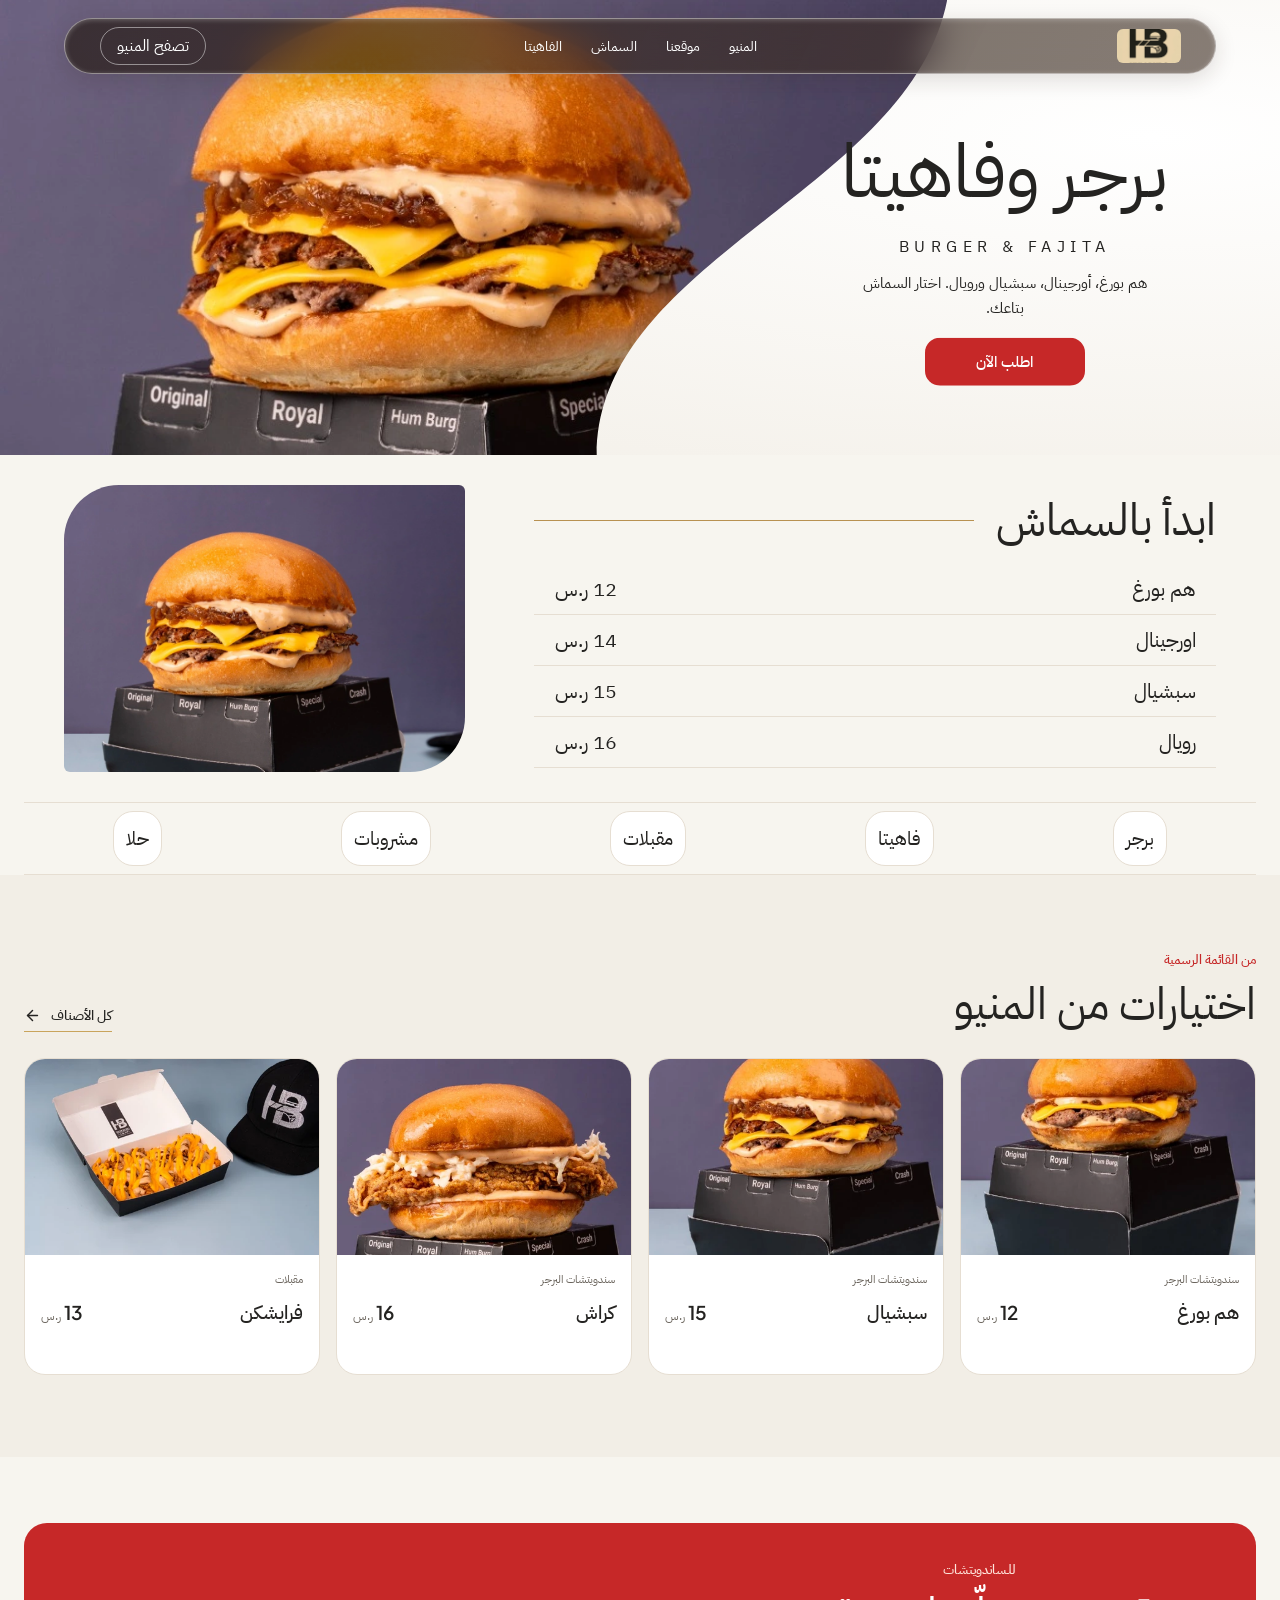
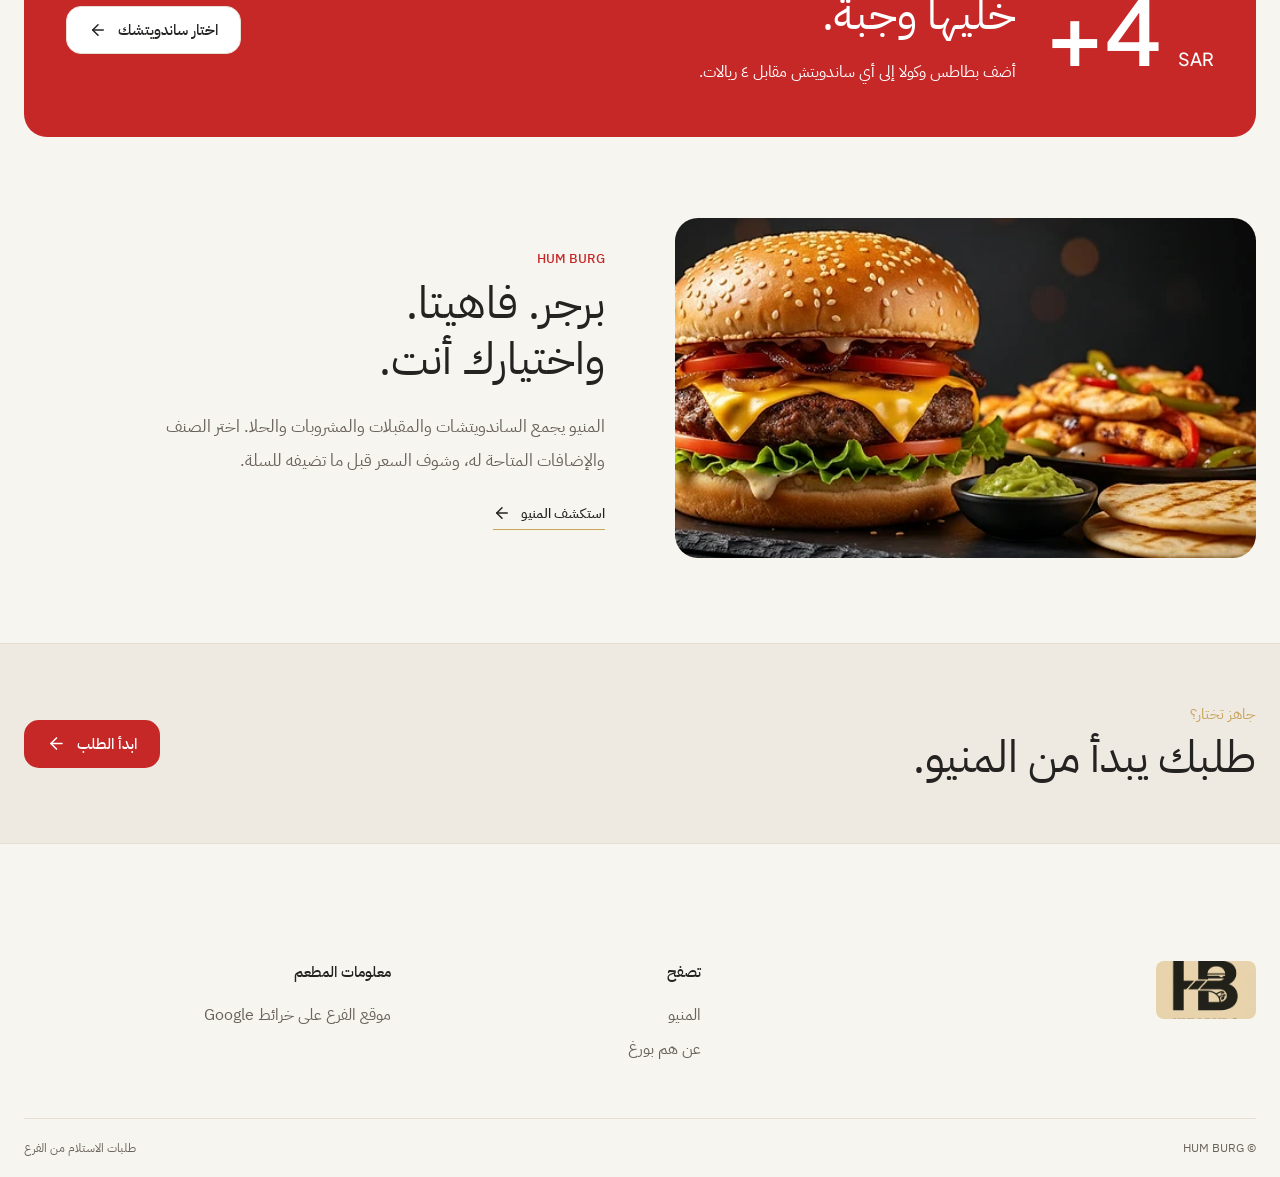
==== commit 07f17e31: "Correct smash menu and rebalance homepage navigation" ====
--- a/index.html
+++ b/index.html
@@ -1 +1 @@
-<!doctype html><html lang="ar" dir="rtl" data-theme="day" style="color-scheme: light;"><head><link rel="stylesheet" href="./site.css"><meta charset="utf-8"><meta name="viewport" content="width=device-width, initial-scale=1"><title>هم بورغ | HUM BURG</title><meta name="description" content="سندويتشات البرجر والفاهيتا بطابع هم بورغ."></head><body><div hidden=""><!--$--><!--/$--></div><!--$--><main class="storefront"><header class="site-header glass-bar"><div class="header-inner"><a class="official-logo" href="./index.html" aria-label="هم بورغ، الرئيسية"><img src="./assets/hum-burg-logo-original.jpg" width="106" height="61" alt="شعار HUM BURG الرسمي"></a><nav class="site-nav" aria-label="التنقل الرئيسي"><a href="./menu.html">المنيو</a><a href="https://maps.app.goo.gl/qqPLdEoL6raRK5sS6?g_st=aw">موقعنا</a></nav></div></header><section class="cover-curve"><svg width="0" height="0" aria-hidden="true"><defs><clipPath id="burger-curve" clipPathUnits="objectBoundingBox"><path d="M0 0H1C.96 .42 .63 .57 .63 1H0Z"></path></clipPath></defs></svg><img class="cover-photo" src="./images/brand/house-burger.webp" alt="برجر هم بورغ" fetchpriority="high"><div class="cover-title"><h1>برجر وفاهيتا</h1><span dir="ltr">BURGER &amp; FAJITA</span><a class="button button-red" href="./menu.html">اطلب الآن</a></div></section><section class="paper-menu" id="fajita"><div class="paper-entries"><h2>ابدأ بالسماش</h2><a class="paper-entry" href="./menu.html?item=meka"><span>ميكا</span><span>19<!-- --> <!-- -->ر.س</span></a><a class="paper-entry" href="./menu.html?item=smok"><span>سموك</span><span>20<!-- --> <!-- -->ر.س</span></a><a class="paper-entry" href="./menu.html?item=liver"><span>ليفر</span><span>17<!-- --> <!-- -->ر.س</span></a></div><a class="paper-photo" href="./menu.html?item=smok" aria-label="سموك"><img class="product-image-svg" width="1020" height="375" src="./images/scaled/product-smok-480.webp" sizes="(max-width: 760px) 55vw, 420px" loading="lazy" decoding="async" style="object-fit:contain;width:100%;height:100%;object-position:center" alt="صورة سموك من المنيو"></a></section><nav class="house-index page-width" id="categories" aria-label="أقسام المنيو"><a class="category-card" href="./menu.html?category=%D8%A8%D8%B1%D8%AC%D8%B1">برجر</a><a class="category-card" href="./menu.html?category=%D9%81%D8%A7%D9%87%D9%8A%D8%AA%D8%A7">فاهيتا</a><a class="category-card" href="./menu.html?category=%D9%85%D9%82%D8%A8%D9%84%D8%A7%D8%AA">مقبلات</a><a class="category-card" href="./menu.html?category=%D9%85%D8%B4%D8%B1%D9%88%D8%A8%D8%A7%D8%AA">مشروبات</a><a class="category-card" href="./menu.html?category=%D8%AD%D9%84%D8%A7">حلا</a></nav><section class="featured-section" id="featured"><div class="page-width"><div class="section-title"><div><span class="section-mark">من القائمة الرسمية</span><h2>اختيارات من المنيو</h2></div><a class="text-link" href="./menu.html">كل الأصناف<!-- --> <svg xmlns="http://www.w3.org/2000/svg" width="17" height="17" viewBox="0 0 24 24" fill="none" stroke="currentColor" stroke-width="2" stroke-linecap="round" stroke-linejoin="round" class="lucide lucide-arrow-left"><path d="m12 19-7-7 7-7"></path><path d="M19 12H5"></path></svg></a></div><div class="featured-grid"><article class="product-card product-card-featured"><div class="product-card-media"><img class="product-image-svg" width="540" height="420" src="./images/scaled/product-hum-burg-480.webp" sizes="(max-width: 760px) 55vw, 420px" loading="lazy" decoding="async" style="object-fit:cover;width:100%;height:100%;object-position:center" alt="صورة هم بورغ من المنيو"></div><div class="product-card-content"><div class="product-card-meta"><span>سندويتشات البرجر</span></div><div class="product-title-row"><h3>هم بورغ</h3><strong class="menu-price">12<!-- --> <small>ر.س</small></strong></div><div class="product-card-bottom"></div></div></article><article class="product-card product-card-featured"><div class="product-card-media"><img class="product-image-svg" width="540" height="420" src="./images/scaled/product-special-480.webp" sizes="(max-width: 760px) 55vw, 420px" loading="lazy" decoding="async" style="object-fit:cover;width:100%;height:100%;object-position:center" alt="صورة سبشيال من المنيو"></div><div class="product-card-content"><div class="product-card-meta"><span>سندويتشات البرجر</span></div><div class="product-title-row"><h3>سبشيال</h3><strong class="menu-price">15<!-- --> <small>ر.س</small></strong></div><div class="product-card-bottom"></div></div></article><article class="product-card product-card-featured"><div class="product-card-media"><img class="product-image-svg" width="770" height="515" src="./images/scaled/product-crash-480.webp" sizes="(max-width: 760px) 55vw, 420px" loading="lazy" decoding="async" style="object-fit:cover;width:100%;height:100%;object-position:center" alt="صورة كراش من المنيو"></div><div class="product-card-content"><div class="product-card-meta"><span>سندويتشات البرجر</span></div><div class="product-title-row"><h3>كراش</h3><strong class="menu-price">16<!-- --> <small>ر.س</small></strong></div><div class="product-card-bottom"></div></div></article><article class="product-card product-card-featured"><div class="product-card-media"><img class="product-image-svg" width="1600" height="1066" src="./images/scaled/product-freischken-480.webp" sizes="(max-width: 760px) 55vw, 420px" loading="lazy" decoding="async" style="object-fit:cover;width:100%;height:100%;object-position:center" alt="صورة فرايشكن من المنيو"></div><div class="product-card-content"><div class="product-card-meta"><span>مقبلات</span></div><div class="product-title-row"><h3>فرايشكن</h3><strong class="menu-price">13<!-- --> <small>ر.س</small></strong></div><div class="product-card-bottom"></div></div></article></div></div></section><section class="combo-section"><div class="page-width combo-inner"><div class="combo-number" dir="ltr">+4 <small>SAR</small></div><div class="combo-text"><span class="section-mark">للـساندويتشات</span><h2>خلّيها وجبة.</h2><p>أضف بطاطس وكولا إلى أي ساندويتش مقابل ٤ ريالات.</p></div><a class="button button-white" href="./menu.html">اختار ساندويتشك<!-- --> <svg xmlns="http://www.w3.org/2000/svg" width="18" height="18" viewBox="0 0 24 24" fill="none" stroke="currentColor" stroke-width="2" stroke-linecap="round" stroke-linejoin="round" class="lucide lucide-arrow-left"><path d="m12 19-7-7 7-7"></path><path d="M19 12H5"></path></svg></a></div></section><section class="about-section page-width" id="about"><div class="about-visual" role="img" aria-label="صورة برجر وفاهيتا من مواد هم بورغ"></div><div class="about-copy"><span class="section-mark">HUM BURG</span><h2>برجر. فاهيتا.<br>واختيارك أنت.</h2><p>المنيو يجمع الساندويتشات والمقبلات والمشروبات والحلا. اختر الصنف والإضافات المتاحة له، وشوف السعر قبل ما تضيفه للسلة.</p><a class="text-link" href="./menu.html">استكشف المنيو<!-- --> <svg xmlns="http://www.w3.org/2000/svg" width="18" height="18" viewBox="0 0 24 24" fill="none" stroke="currentColor" stroke-width="2" stroke-linecap="round" stroke-linejoin="round" class="lucide lucide-arrow-left"><path d="m12 19-7-7 7-7"></path><path d="M19 12H5"></path></svg></a></div></section><section class="final-cta"><div class="page-width"><div><span>جاهز تختار؟</span><h2>طلبك يبدأ من المنيو.</h2></div><a class="button button-red" href="./menu.html">ابدأ الطلب<!-- --> <svg xmlns="http://www.w3.org/2000/svg" width="19" height="19" viewBox="0 0 24 24" fill="none" stroke="currentColor" stroke-width="2" stroke-linecap="round" stroke-linejoin="round" class="lucide lucide-arrow-left"><path d="m12 19-7-7 7-7"></path><path d="M19 12H5"></path></svg></a></div></section><footer class="site-footer" id="contact"><div class="page-width footer-grid"><div><a class="official-logo footer-logo" href="./index.html"><img src="./assets/hum-burg-logo-original.jpg" alt="شعار HUM BURG الرسمي"></a></div><div><h3>تصفح</h3><a href="./menu.html">المنيو</a><a href="#about">عن هم بورغ</a></div><div><h3>معلومات المطعم</h3><a href="https://maps.app.goo.gl/qqPLdEoL6raRK5sS6?g_st=aw" target="_blank" rel="noopener noreferrer">موقع الفرع على خرائط Google</a></div></div><div class="page-width footer-bottom">© HUM BURG <span>طلبات الاستلام من الفرع</span></div></footer></main><!--$--><!--/$--><!--/$--><next-route-announcer style="position: absolute;"></next-route-announcer><script src="./preview.js"></script></body></html>+<!doctype html><html lang="ar" dir="rtl" data-theme="day" style="color-scheme: light;"><head><link rel="stylesheet" href="./site.css"><meta charset="utf-8"><meta name="viewport" content="width=device-width, initial-scale=1"><title>هم بورغ | HUM BURG</title><meta name="description" content="سندويتشات البرجر والفاهيتا بطابع هم بورغ."></head><body><div hidden=""><!--$--><!--/$--></div><!--$--><main class="storefront"><header class="site-header glass-bar"><div class="header-inner"><a class="official-logo" href="./index.html" aria-label="هم بورغ، الرئيسية"><img src="./assets/hum-burg-logo-original.jpg" width="106" height="61" alt="شعار HUM BURG الرسمي"></a><nav class="site-nav" aria-label="التنقل الرئيسي"><a href="./menu.html">المنيو</a><a href="https://maps.app.goo.gl/qqPLdEoL6raRK5sS6?g_st=aw">موقعنا</a><a href="#smash">السماش</a><a href="./menu.html?category=فاهيتا">الفاهيتا</a></nav><a class="preview-order" href="./menu.html">تصفح المنيو</a></div></header><section class="cover-curve"><svg width="0" height="0" aria-hidden="true"><defs><clipPath id="burger-curve" clipPathUnits="objectBoundingBox"><path d="M0 0H1C.96 .42 .63 .57 .63 1H0Z"></path></clipPath></defs></svg><img class="cover-photo" src="./images/brand/house-burger.webp" alt="برجر هم بورغ" fetchpriority="high"><div class="cover-title"><h1>برجر وفاهيتا</h1><span dir="ltr">BURGER &amp; FAJITA</span><p>هم بورغ، أورجينال، سبشيال ورويال. اختار السماش بتاعك.</p><a class="button button-red" href="./menu.html">اطلب الآن</a></div></section><section class="paper-menu" id="smash"><div class="paper-entries"><h2>ابدأ بالسماش</h2><a class="paper-entry" href="./menu.html?item=hum-burg"><span>هم بورغ</span><span>12 ر.س</span></a><a class="paper-entry" href="./menu.html?item=original"><span>اورجينال</span><span>14 ر.س</span></a><a class="paper-entry" href="./menu.html?item=special"><span>سبشيال</span><span>15 ر.س</span></a><a class="paper-entry" href="./menu.html?item=royal"><span>رويال</span><span>16 ر.س</span></a></div><img class="paper-photo smash-photo" src="./images/brand/house-burger.webp" alt="برجر هم بورغ"></section><nav class="house-index page-width" id="categories" aria-label="أقسام المنيو"><a class="category-card" href="./menu.html?category=%D8%A8%D8%B1%D8%AC%D8%B1">برجر</a><a class="category-card" href="./menu.html?category=%D9%81%D8%A7%D9%87%D9%8A%D8%AA%D8%A7">فاهيتا</a><a class="category-card" href="./menu.html?category=%D9%85%D9%82%D8%A8%D9%84%D8%A7%D8%AA">مقبلات</a><a class="category-card" href="./menu.html?category=%D9%85%D8%B4%D8%B1%D9%88%D8%A8%D8%A7%D8%AA">مشروبات</a><a class="category-card" href="./menu.html?category=%D8%AD%D9%84%D8%A7">حلا</a></nav><section class="featured-section" id="featured"><div class="page-width"><div class="section-title"><div><span class="section-mark">من القائمة الرسمية</span><h2>اختيارات من المنيو</h2></div><a class="text-link" href="./menu.html">كل الأصناف<!-- --> <svg xmlns="http://www.w3.org/2000/svg" width="17" height="17" viewBox="0 0 24 24" fill="none" stroke="currentColor" stroke-width="2" stroke-linecap="round" stroke-linejoin="round" class="lucide lucide-arrow-left"><path d="m12 19-7-7 7-7"></path><path d="M19 12H5"></path></svg></a></div><div class="featured-grid"><article class="product-card product-card-featured"><div class="product-card-media"><img class="product-image-svg" width="540" height="420" src="./images/scaled/product-hum-burg-480.webp" sizes="(max-width: 760px) 55vw, 420px" loading="lazy" decoding="async" style="object-fit:cover;width:100%;height:100%;object-position:center" alt="صورة هم بورغ من المنيو"></div><div class="product-card-content"><div class="product-card-meta"><span>سندويتشات البرجر</span></div><div class="product-title-row"><h3>هم بورغ</h3><strong class="menu-price">12<!-- --> <small>ر.س</small></strong></div><div class="product-card-bottom"></div></div></article><article class="product-card product-card-featured"><div class="product-card-media"><img class="product-image-svg" width="540" height="420" src="./images/scaled/product-special-480.webp" sizes="(max-width: 760px) 55vw, 420px" loading="lazy" decoding="async" style="object-fit:cover;width:100%;height:100%;object-position:center" alt="صورة سبشيال من المنيو"></div><div class="product-card-content"><div class="product-card-meta"><span>سندويتشات البرجر</span></div><div class="product-title-row"><h3>سبشيال</h3><strong class="menu-price">15<!-- --> <small>ر.س</small></strong></div><div class="product-card-bottom"></div></div></article><article class="product-card product-card-featured"><div class="product-card-media"><img class="product-image-svg" width="770" height="515" src="./images/scaled/product-crash-480.webp" sizes="(max-width: 760px) 55vw, 420px" loading="lazy" decoding="async" style="object-fit:cover;width:100%;height:100%;object-position:center" alt="صورة كراش من المنيو"></div><div class="product-card-content"><div class="product-card-meta"><span>سندويتشات البرجر</span></div><div class="product-title-row"><h3>كراش</h3><strong class="menu-price">16<!-- --> <small>ر.س</small></strong></div><div class="product-card-bottom"></div></div></article><article class="product-card product-card-featured"><div class="product-card-media"><img class="product-image-svg" width="1600" height="1066" src="./images/scaled/product-freischken-480.webp" sizes="(max-width: 760px) 55vw, 420px" loading="lazy" decoding="async" style="object-fit:cover;width:100%;height:100%;object-position:center" alt="صورة فرايشكن من المنيو"></div><div class="product-card-content"><div class="product-card-meta"><span>مقبلات</span></div><div class="product-title-row"><h3>فرايشكن</h3><strong class="menu-price">13<!-- --> <small>ر.س</small></strong></div><div class="product-card-bottom"></div></div></article></div></div></section><section class="combo-section"><div class="page-width combo-inner"><div class="combo-number" dir="ltr">+4 <small>SAR</small></div><div class="combo-text"><span class="section-mark">للـساندويتشات</span><h2>خلّيها وجبة.</h2><p>أضف بطاطس وكولا إلى أي ساندويتش مقابل ٤ ريالات.</p></div><a class="button button-white" href="./menu.html">اختار ساندويتشك<!-- --> <svg xmlns="http://www.w3.org/2000/svg" width="18" height="18" viewBox="0 0 24 24" fill="none" stroke="currentColor" stroke-width="2" stroke-linecap="round" stroke-linejoin="round" class="lucide lucide-arrow-left"><path d="m12 19-7-7 7-7"></path><path d="M19 12H5"></path></svg></a></div></section><section class="about-section page-width" id="about"><div class="about-visual" role="img" aria-label="صورة برجر وفاهيتا من مواد هم بورغ"></div><div class="about-copy"><span class="section-mark">HUM BURG</span><h2>برجر. فاهيتا.<br>واختيارك أنت.</h2><p>المنيو يجمع الساندويتشات والمقبلات والمشروبات والحلا. اختر الصنف والإضافات المتاحة له، وشوف السعر قبل ما تضيفه للسلة.</p><a class="text-link" href="./menu.html">استكشف المنيو<!-- --> <svg xmlns="http://www.w3.org/2000/svg" width="18" height="18" viewBox="0 0 24 24" fill="none" stroke="currentColor" stroke-width="2" stroke-linecap="round" stroke-linejoin="round" class="lucide lucide-arrow-left"><path d="m12 19-7-7 7-7"></path><path d="M19 12H5"></path></svg></a></div></section><section class="final-cta"><div class="page-width"><div><span>جاهز تختار؟</span><h2>طلبك يبدأ من المنيو.</h2></div><a class="button button-red" href="./menu.html">ابدأ الطلب<!-- --> <svg xmlns="http://www.w3.org/2000/svg" width="19" height="19" viewBox="0 0 24 24" fill="none" stroke="currentColor" stroke-width="2" stroke-linecap="round" stroke-linejoin="round" class="lucide lucide-arrow-left"><path d="m12 19-7-7 7-7"></path><path d="M19 12H5"></path></svg></a></div></section><footer class="site-footer" id="contact"><div class="page-width footer-grid"><div><a class="official-logo footer-logo" href="./index.html"><img src="./assets/hum-burg-logo-original.jpg" alt="شعار HUM BURG الرسمي"></a></div><div><h3>تصفح</h3><a href="./menu.html">المنيو</a><a href="#about">عن هم بورغ</a></div><div><h3>معلومات المطعم</h3><a href="https://maps.app.goo.gl/qqPLdEoL6raRK5sS6?g_st=aw" target="_blank" rel="noopener noreferrer">موقع الفرع على خرائط Google</a></div></div><div class="page-width footer-bottom">© HUM BURG <span>طلبات الاستلام من الفرع</span></div></footer></main><!--$--><!--/$--><!--/$--><next-route-announcer style="position: absolute;"></next-route-announcer><script src="./preview.js"></script></body></html>
--- a/site.css
+++ b/site.css
@@ -1,3 +1,10 @@
 @import url("https://fonts.googleapis.com/css2?family=IBM+Plex+Sans+Arabic:wght@400;500;600;700&family=Plus+Jakarta+Sans:wght@500;600;700;800&display=swap");@font-face{font-family:FreePalestine;src:url(./fonts/FreePalestineVF.ttf) format("truetype");font-display:swap}:root{--body:"IBM Plex Sans Arabic",sans-serif;--display:FreePalestine,"IBM Plex Sans Arabic",sans-serif}*{box-sizing:border-box}html{scroll-behavior:smooth}body{margin:0;background:var(--bg);color:var(--white);font-family:var(--body)}button,input{font:inherit}button{cursor:pointer}a{text-decoration:none;color:inherit}img{max-width:100%}.page-width{width:min(100% - 80px,1440px);margin-inline:auto}:focus-visible{outline:2px solid var(--red-light)}.button{display:inline-flex;align-items:center;justify-content:center;gap:20px;padding:0 25px;font-weight:700;font-size:15px;border:1px solid transparent;transition:background .2s,transform .2s}.button-red{color:white}.button-red:hover{background:var(--red-light)}.button-outline{border-color:#777;color:white;background:rgba(0,0,0,.25)}.button-white{background:white}.text-link{display:inline-flex;align-items:center;gap:10px;font-weight:700;border-bottom:1px solid var(--red);padding-bottom:7px}.site-header{background:#0D0D0E;z-index:30;border-bottom:1px solid #29292b}.header-inner{height:88px;width:min(100% - 80px,1440px);margin:auto;display:flex;align-items:center;justify-content:space-between;gap:35px}.official-logo{width:115px;height:67px;position:relative;background:#171719}.official-logo img{position:absolute;width:235px;max-width:none;height:235px;left:-60px;top:-49px;filter:grayscale(1) invert(1);mix-blend-mode:screen}.site-nav{display:flex;align-items:center;gap:34px;font-weight:600}.site-nav a:hover{color:var(--red-light)}.header-actions{display:flex;align-items:center;gap:18px}.language-button{border:0;background:none;font-size:13px}.icon-button{border:0;background:none;color:white;display:grid;place-items:center;width:42px;height:42px}.cart-trigger{position:relative}.cart-trigger span{position:absolute;top:-1px;left:0;border-radius:50%;font:700 10px/17px var(--body);width:17px;height:17px}.mobile-trigger{display:none}.hero{position:relative;min-height:690px;display:flex;align-items:center;overflow:hidden;background:#09090a}.hero-photo{background-image:url(./assets/hum-burg-campaign.jpg);background-position:center 55%;opacity:.9}.hero-photo,.hero-shade{position:absolute;inset:0}.hero-shade{background:linear-gradient(270deg,#0D0D0E 3%,rgba(13,13,14,.97) 27%,rgba(13,13,14,.71) 46%,rgba(13,13,14,.04) 77%),linear-gradient(0deg,#0D0D0E,transparent 20%)}.hero-content{position:relative;z-index:1;padding:70px 0 110px}.hero-kicker{font:700 12px Plus Jakarta Sans,sans-serif;letter-spacing:2px;color:var(--red-light)}.hero h1{font-size:clamp(66px,7.1vw,124px);line-height:1.06;max-width:730px;margin:24px 0 25px}.hero h1 span{color:var(--red-light)}.hero p{font-size:19px;line-height:1.85;max-width:510px;color:#ddd}.hero-buttons{gap:12px;flex-wrap:wrap}.hero-bottom{position:absolute;bottom:30px;left:0;right:0;display:flex;justify-content:space-between;color:#b8b8b8;font-size:11px;letter-spacing:1px}.section-title{gap:20px;margin-bottom:32px}.about-copy h2,.combo-text h2,.final-cta h2,.section-title h2{font:700 clamp(38px,4vw,66px)/1.16 var(--display);margin:9px 0 0}.section-mark{color:var(--red-light);font-weight:700}.category-section{padding-block:100px}.category-grid{grid-gap:10px;gap:10px}.category-tile{min-height:220px;background:var(--surface);padding:24px;display:flex;flex-direction:column;position:relative;border-bottom:3px solid var(--red);transition:background .25s,transform .25s}.category-tile:hover{background:var(--card);transform:translateY(-4px)}.category-index{font:800 12px Plus Jakarta Sans;color:var(--red-light)}.category-name{font:700 clamp(24px,2.2vw,37px)/1.3 var(--display);margin:auto 0 0}.category-english{font:700 10px Plus Jakarta Sans;letter-spacing:1px;color:var(--muted);margin-top:5px}.category-tile svg{position:absolute;top:22px;left:22px;color:var(--red-light)}.featured-grid{display:grid;grid-template-columns:repeat(4,1fr);grid-gap:17px;gap:17px}.food-card{min-width:0}.food-frame{height:270px;background:radial-gradient(circle at 50% 65%,#38383a 0,#202023 58%);position:relative;overflow:hidden}.food-frame-label{position:absolute;left:17px;top:16px;color:#777;font:800 clamp(24px,3vw,42px) Plus Jakarta Sans;letter-spacing:-2px}.food-placeholder{height:100%;display:grid;align-content:center;justify-items:center;text-align:center;grid-gap:6px;gap:6px;position:relative}.food-placeholder:before{content:"";display:block;width:126px;height:126px;border:2px solid #555;border-radius:50%;background:radial-gradient(circle,#29292b,#202023);margin-bottom:12px}.food-placeholder>span{position:absolute;top:45%;font:700 27px var(--display)}.food-placeholder small{color:var(--muted);font-size:11px}.food-counter{position:absolute;right:17px;top:16px;color:var(--red-light);font:700 12px Plus Jakarta Sans}.food-info{display:flex;justify-content:space-between;gap:10px;align-items:flex-end;padding:18px 19px}.food-info h3{font:700 31px var(--display);margin:4px 0 0}.food-price{font:800 27px Plus Jakarta Sans;white-space:nowrap}.food-price span{font:600 11px var(--body);margin-right:4px}.card-add{margin:0 19px 19px;padding:10px 0;background:transparent;border:1px solid #626265;color:white;display:flex;align-items:center;justify-content:center;gap:7px}.card-add:hover{border-color:var(--red)}.combo-section{background:var(--red);padding-block:60px}.combo-inner{display:flex;align-items:center;gap:45px}.combo-number{font:800 clamp(100px,13vw,190px)/.8 var(--display);white-space:nowrap}.combo-number span{font:600 22px var(--body);margin-right:8px}.combo-text{flex:1 1}.combo-text .section-mark{color:#f8d8d8}.combo-text p{font-size:16px;line-height:1.8;max-width:600px}.about-section{display:grid;grid-template-columns:1fr 1fr;grid-gap:8%;gap:8%;align-items:center;padding-block:125px}.about-visual{height:430px;position:relative}.about-photo{position:absolute;inset:0;background:url(./assets/hum-burg-campaign.jpg) 50%/cover;filter:grayscale(1);opacity:.65}.about-visual>span{position:absolute;bottom:20px;left:25px;font:800 47px Plus Jakarta Sans;letter-spacing:-3px}.about-copy p{color:var(--muted);font-size:17px;line-height:2;max-width:570px;margin:23px 0}.final-cta{background:var(--red-dark);text-align:center;padding:85px 0}.final-cta span{font-size:15px}.final-cta h2{margin:12px 0 30px}.site-footer{padding-top:70px}.footer-grid{display:grid;grid-template-columns:2fr 1fr 1.5fr;grid-gap:65px;gap:65px;padding-bottom:55px}.footer-logo{width:120px}.footer-grid h3{font-size:15px;margin:0 0 20px}.footer-grid a:not(.official-logo){display:block;color:var(--muted);margin:10px 0}.footer-grid p{color:var(--muted);font-size:13px;max-width:300px;line-height:1.8}.footer-bottom{border-top:1px solid var(--line);padding:20px 0;color:var(--muted);font-size:12px;display:flex;justify-content:space-between}.drawer-layer{position:fixed;inset:0;z-index:100}.drawer-backdrop{position:absolute;inset:0;background:#000b;border:0;width:100%}.cart-panel{position:absolute;left:0;top:0;bottom:0;width:min(440px,100%);background:var(--surface);padding:30px;display:flex;flex-direction:column;box-shadow:20px 0 70px #0008}.drawer-heading{display:flex;justify-content:space-between;align-items:flex-start;border-bottom:1px solid var(--line);padding-bottom:18px}.drawer-heading small{color:var(--red-light)}.drawer-heading h2{font:700 40px var(--display);margin:4px 0}.cart-items{overflow:auto;flex:1 1}.cart-item{padding:22px 0;border-bottom:1px solid var(--line);display:flex;align-items:center;justify-content:space-between}.cart-item small{color:var(--muted)}.cart-item h3{margin:2px 0;font:700 25px var(--display)}.cart-item span{font-size:13px}.quantity{display:flex;align-items:center;gap:12px}.quantity button{width:30px;height:30px;background:var(--card);border:1px solid var(--line);color:white;display:grid;place-items:center}.cart-checkout{border-top:1px solid var(--line);padding-top:20px}.cart-checkout>div{display:flex;justify-content:space-between}.cart-checkout p{font-size:11px;color:var(--muted)}.cart-checkout .button{width:100%;margin-top:15px}.cart-empty{margin:auto;text-align:center}.cart-empty svg{color:var(--red-light)}.cart-empty h3{font:700 28px var(--display)}@media(max-width:1100px){.category-grid{grid-template-columns:repeat(3,1fr)}.featured-grid{grid-template-columns:repeat(2,1fr)}.site-nav{gap:17px}.hero{min-height:630px}}@media(max-width:700px){.header-inner,.page-width{width:min(100% - 36px,1440px)}.header-inner{height:72px}.official-logo{width:84px;height:55px}.official-logo img{width:177px;height:177px;left:-45px;top:-37px}.site-nav{display:none;position:absolute;top:72px;right:0;left:0;background:var(--surface);padding:20px;flex-direction:column;align-items:stretch}.site-nav.open{display:flex}.header-actions{gap:5px}.mobile-trigger{display:grid}.header-order,.language-button{display:none}.hero{min-height:690px;align-items:flex-start}.hero-photo{background-size:auto 75%;background-repeat:no-repeat;background-position:65% top}.hero-shade{background:linear-gradient(0deg,#0D0D0E 9%,rgba(13,13,14,.95) 33%,rgba(13,13,14,.4) 65%,transparent)}.hero-content{padding-top:305px;padding-bottom:55px}.hero-kicker{font-size:9px}.hero h1{font-size:clamp(55px,13vw,78px);margin:10px 0}.hero p{font-size:15px;margin:0}.hero-buttons{margin-top:20px}.hero-buttons .button{min-height:46px;font-size:13px;padding:0 16px}.hero-bottom{bottom:14px}.category-section,.featured-section{padding-block:65px}.section-title{align-items:flex-start}.section-title h2{font-size:38px}.section-title .text-link{font-size:12px;white-space:nowrap}.category-grid{grid-template-columns:repeat(2,1fr)}.category-tile{min-height:145px;padding:17px}.category-name{font-size:25px}.category-english{font-size:8px}.category-tile svg{width:16px;top:15px;left:15px}.featured-grid{gap:10px}.food-frame{height:170px}.food-placeholder:before{width:75px;height:75px}.food-placeholder>span{font-size:19px;top:46%}.food-placeholder small{font-size:8px}.food-frame-label{font-size:19px}.food-info{padding:12px;align-items:flex-start;display:block}.food-info h3{font-size:24px}.food-info small{font-size:9px}.food-price{font-size:21px;margin-top:4px}.card-add{margin:0 12px 12px;width:calc(100% - 24px);font-size:11px}.combo-inner{display:block}.combo-number{font-size:105px}.combo-text h2{font-size:40px}.combo-text p{font-size:14px}.combo-inner .button{margin-top:15px}.about-section{grid-template-columns:1fr;padding-block:65px;gap:30px}.about-visual{height:270px}.about-copy h2{font-size:42px}.about-copy p{font-size:15px}.footer-grid{grid-template-columns:1fr 1fr;gap:20px}.footer-grid>div:first-child{grid-column:1/-1}.footer-bottom{display:block;line-height:2}}@media(prefers-reduced-motion:reduce){html{scroll-behavior:auto}*,:after,:before{animation-duration:.01ms!important;transition-duration:.01ms!important}}.inner-nav{width:min(100% - 80px,1440px);margin:auto;justify-content:space-between;gap:24px}.inner-nav,.inner-nav .logo{display:flex;align-items:center}.inner-nav .logo{font:800 22px Plus Jakarta Sans;gap:10px}.inner-nav .logo-mark{background:var(--red);padding:8px;color:white}.inner-nav .logo-copy{display:grid;line-height:1}.inner-nav .logo-copy small{font:700 11px var(--body);color:var(--muted);margin-top:5px}.inner-nav nav{display:flex;gap:25px}.inner-nav nav .active{color:var(--red-light)}.inner-cart{background:var(--red);border:0;color:white;padding:10px 17px;display:flex;gap:10px;align-items:center;position:relative}.inner-cart i{position:absolute;top:-8px;left:-8px;background:white;color:var(--red);border-radius:50%;width:20px;height:20px;text-align:center;font-size:11px}.menu-hero{background:var(--surface);padding:75px max(40px,calc((100vw - 1440px)/2));display:flex;align-items:center;justify-content:space-between;overflow:hidden}.menu-hero .eyebrow{font-size:12px;color:var(--red-light)}.menu-hero h1{font:700 clamp(55px,6vw,90px)/1 var(--display);margin:20px 0}.checkout-page h1 em,.menu-hero h1 em,.track-intro h1 em{color:var(--red-light);font-style:normal}.menu-hero-mark{font:800 130px Plus Jakarta Sans;color:#2f2f31;letter-spacing:-12px}.menu-hero-mark span{display:block;font:700 15px Plus Jakarta Sans;letter-spacing:5px;text-align:center}.menu-catalog{display:grid;grid-template-columns:250px 1fr;grid-gap:40px;gap:40px;width:min(100% - 80px,1440px);margin:auto;padding:70px 0 110px}.menu-sidebar{border-left:1px solid var(--line);padding-left:20px}.menu-sidebar>p{color:var(--muted);font-size:13px}.menu-sidebar button{display:flex;align-items:center;gap:10px;width:100%;background:transparent;border:0;color:var(--muted);padding:12px;text-align:right}.menu-sidebar button.selected,.menu-sidebar button:hover{background:var(--card);color:white}.menu-sidebar button b{margin-right:auto;color:var(--red-light)}.combo-sidebar{background:var(--red-dark);padding:20px;margin-top:35px}.combo-sidebar b,.combo-sidebar span{display:block}.combo-sidebar span{font:700 36px var(--display)}.combo-sidebar p{font-size:12px}.catalog-toolbar{display:flex;align-items:center;justify-content:space-between;margin-bottom:25px}.catalog-toolbar h2{font:700 44px var(--display);margin:0}.catalog-toolbar p{margin:0;color:var(--muted)}.search{display:flex;align-items:center;gap:10px;background:var(--surface);padding:12px 15px;min-width:250px}.search input{border:0;outline:none;background:none;color:white;min-width:0}.catalog-grid{display:grid;grid-template-columns:repeat(3,1fr);grid-gap:17px}.catalog-card{background:var(--card)}.catalog-art{height:230px;background:radial-gradient(circle,#363638,var(--card) 68%);display:flex;flex-direction:column;align-items:center;justify-content:center;gap:12px}.catalog-art>span{font:700 30px var(--display);border:2px solid #555;border-radius:50%;width:130px;height:130px;display:grid;place-items:center}.catalog-art small{color:var(--muted);font-size:11px}.catalog-info{padding:18px}.catalog-info>small{font:700 11px Plus Jakarta Sans;color:var(--muted)}.catalog-info h3{font:700 32px var(--display);margin:8px 0 20px}.catalog-info>div{border-top:1px solid var(--line);padding-top:14px;display:flex;justify-content:space-between;align-items:center}.catalog-info b{font:800 28px Plus Jakarta Sans}.catalog-info b i{font:500 12px var(--body);font-style:normal}.catalog-info button{background:var(--red);border:0;color:white;width:36px;height:36px;display:grid;place-items:center}.no-results{padding:70px;color:var(--muted)}.no-results h3{color:white}.no-results button{background:var(--red);color:white;border:0;padding:10px 20px}.cart-drawer{position:fixed;top:0;left:0;bottom:0;width:min(430px,95vw);background:var(--surface);z-index:102;padding:28px;transform:translateX(-110%);transition:transform .25s;display:flex;flex-direction:column}.cart-drawer.open{transform:translateX(0)}.backdrop{position:fixed;inset:0;background:#000b;z-index:101;border:0;width:100%}.cart-head{display:flex;align-items:flex-start;justify-content:space-between;border-bottom:1px solid var(--line)}.cart-head h2{font:700 36px var(--display);margin:0 0 15px}.cart-head small{color:var(--red-light)}.cart-head button{background:none;color:white;border:0}.empty-cart{margin:auto;text-align:center}.empty-cart svg{color:var(--red-light)}.cart-lines{flex:1 1;overflow:auto}.cart-line{border-bottom:1px solid var(--line);padding:18px 0;display:grid;grid-template-columns:40px 1fr auto;grid-gap:10px;gap:10px;align-items:center}.mini-art{background:var(--card);height:40px;display:grid;place-items:center;font-size:22px}.cart-line b,.cart-line small{display:block}.cart-line small{color:var(--muted)}.qty{display:flex;align-items:center;gap:8px}.qty button{background:var(--card);color:white;border:1px solid var(--line);height:26px}.cart-total{display:flex;justify-content:space-between;padding:20px 0}.checkout{display:flex;align-items:center;justify-content:center;gap:10px;background:var(--red);padding:14px}.checkout-page,.track-page{min-height:100vh}.checkout-wrap,.track-shell{width:min(100% - 80px,1150px);margin:80px auto;display:grid;grid-template-columns:1.4fr 1fr;grid-gap:70px;gap:70px}.checkout-page h1,.track-intro h1{font:700 65px var(--display);margin:10px 0}.step-kicker{color:var(--red-light)}.checkout-intro,.track-intro p{color:var(--muted);line-height:1.8}.back-link{display:flex;gap:5px;align-items:center}.form-grid,.method-switch{display:grid;grid-template-columns:repeat(2,1fr);grid-gap:12px;gap:12px;margin:25px 0}.method-switch button{background:var(--surface);color:white;border:1px solid var(--line);padding:18px;text-align:right;display:grid;grid-gap:5px;gap:5px}.method-switch small{color:var(--muted)}.checkout-form h2{font:700 26px var(--display)}.checkout-form label span{display:block;margin-bottom:5px}.checkout-form label div{display:flex;align-items:center;gap:8px;background:var(--surface);padding:10px}.checkout-form input{width:100%;border:0;background:none;color:white;outline:none}.full-label{display:block;margin:18px 0}.payment-disabled{display:flex;gap:10px;align-items:center;background:var(--surface);padding:18px;color:var(--muted)}.payment-disabled small{display:block}.payment-disabled>span{margin-right:auto}.place-order{background:var(--red);border:0;color:white;padding:14px 25px;display:flex;gap:10px;align-items:center;margin-top:30px}.demo-notice{color:var(--muted)}.order-summary{background:var(--surface);padding:30px}.summary-item,.summary-title,.summary-total{display:flex;justify-content:space-between;align-items:center;border-bottom:1px solid var(--line);padding:16px 0}.summary-item{gap:12px}.summary-item div{flex:1 1}.summary-item small{display:block;color:var(--muted)}.summary-food{font-size:28px}.summary-total b{font-size:25px}.order-summary>p{color:var(--muted);font-size:12px}.track-intro form{display:flex;background:var(--surface);padding:8px;gap:8px}.track-intro form input{flex:1 1;background:none;border:0;color:white;min-width:0}.track-intro form button{background:var(--red);border:0;color:white;padding:10px 18px}.track-card{background:var(--surface);padding:35px;min-height:350px}.track-empty{text-align:center;margin-top:55px}.track-empty a,.track-empty svg{color:var(--red-light)}.timeline-stage,.track-card-top,.track-eta{display:flex;align-items:center;gap:15px;padding:15px;border-bottom:1px solid var(--line)}.timeline-stage div{flex:1 1}.timeline-stage small{display:block;color:var(--muted)}.timeline-stage.current{color:var(--red-light)}@media(max-width:800px){.checkout-wrap,.inner-nav,.menu-catalog,.track-shell{width:min(100% - 36px,1440px)}.inner-nav nav{display:none}.menu-hero{padding:45px 20px}.menu-hero-mark{display:none}.menu-catalog{display:block;padding:40px 0}.menu-sidebar{border:0;display:flex;overflow:auto;gap:8px;padding:0 0 20px}.combo-sidebar,.menu-sidebar>p{display:none}.menu-sidebar button{white-space:nowrap;width:auto;background:var(--surface)}.menu-sidebar button b{display:none}.catalog-toolbar{align-items:stretch;flex-direction:column;gap:15px}.catalog-grid{grid-template-columns:repeat(2,1fr);gap:10px}.catalog-art{height:150px}.catalog-art>span{width:90px;height:90px;font-size:24px}.catalog-art small{font-size:9px}.catalog-info{padding:12px}.catalog-info h3{font-size:25px}.catalog-info b{font-size:20px}.checkout-wrap,.track-shell{display:block;margin:40px auto}.order-summary,.track-card{margin-top:40px}.form-grid{grid-template-columns:1fr}}.hero-shade{background:linear-gradient(90deg,#0D0D0E,#0D0D0E 34%,transparent 56%),linear-gradient(270deg,#0D0D0E,rgba(13,13,14,.94) 18%,rgba(13,13,14,.68) 36%,transparent 65%),linear-gradient(0deg,#0D0D0E,transparent 20%)}.menu-sidebar{scrollbar-width:none}.menu-sidebar::-webkit-scrollbar{display:none}@media(max-width:700px){.hero{min-height:650px}.hero-photo{background-position:65% top}.hero-shade{background:linear-gradient(90deg,rgba(13,13,14,.9),transparent 45%),linear-gradient(0deg,#0D0D0E 7%,rgba(13,13,14,.97) 34%,rgba(13,13,14,.25) 71%,transparent)}.hero-content{padding-top:285px}.hero-shade{background:linear-gradient(90deg,#0D0D0E,rgba(13,13,14,.85) 13%,transparent 32%),linear-gradient(0deg,#0D0D0E 7%,rgba(13,13,14,.97) 34%,rgba(13,13,14,.25) 71%,transparent)}}.modal-layer{position:fixed;inset:0;z-index:110;display:grid;place-items:center;padding:18px}.modal-backdrop{position:absolute;inset:0;background:#000c;border:0;width:100%}.customize-modal{position:relative;border:1px solid var(--line);width:min(520px,100%);max-height:calc(100vh - 36px);overflow:auto;padding:28px;box-shadow:0 30px 90px #000a}.modal-head{display:flex;align-items:flex-start;justify-content:space-between}.modal-head small{color:var(--red-light)}.modal-head h2{font:700 43px var(--display);margin:4px 0}.customize-modal>p{color:var(--muted);font-size:14px}.modifier-list{display:grid;grid-gap:8px;gap:8px;margin:24px 0}.modifier-list label{display:flex;align-items:center;gap:12px;background:var(--card);padding:13px;cursor:pointer}.modifier-list input{accent-color:var(--red);width:18px;height:18px}.modifier-list span{flex:1 1}.modifier-list b{font-size:13px;color:white}.no-modifiers{color:var(--muted);padding:30px 0}.modal-total{border-top:1px solid var(--line);padding-top:18px}.modal-total strong{font-size:23px}.modal-add{margin-top:20px}.method-switch button:disabled,.place-order:disabled{opacity:.45;cursor:not-allowed}.admin-unconfigured{min-height:100vh;display:grid;place-items:center;padding:25px;text-align:center}.admin-unconfigured>div{max-width:500px}.admin-unconfigured svg{color:var(--red-light)}.admin-unconfigured h1{font:700 45px var(--display)}.admin-unconfigured p{color:var(--muted);line-height:1.9}.admin-unconfigured a{display:inline-block;background:var(--red);padding:12px 22px;margin-top:18px}body{color:var(--bg);font-weight:400}.storefront{overflow:hidden}.page-width{width:min(100% - 56px,1360px)}.site-header{background:var(--bg);border:0;color:#fff}.header-inner{height:82px;width:min(100% - 56px,1360px)}.site-nav{font-size:15px;font-weight:400}.site-nav a:hover{color:var(--gold)}.header-actions{gap:12px}.language-button{color:#eee;font-weight:400}.icon-button{border-radius:14px;background:rgba(255,255,255,.08);width:44px;height:44px}.icon-button:hover{background:rgba(255,255,255,.17)}.cart-trigger span{background:var(--gold);color:var(--bg)}.button{border-radius:16px;min-height:52px;box-shadow:0 7px 20px rgba(0,0,0,.1)}.button-outline{background:rgba(255,255,255,.13);border-color:rgba(255,255,255,.6)}.button-white{background:var(--ivory);color:var(--bg)}.text-link{font-weight:500;border-bottom-color:var(--gold)}.text-link:hover{color:var(--red)}.hero{min-height:660px;background:var(--bg);color:#fff}.hero-photo{background-size:cover;background-position:center 57%;opacity:1}.hero-shade{background:linear-gradient(90deg,rgba(25,25,25,.15),rgba(25,25,25,.42) 38%,#191919 75%),linear-gradient(0deg,#191919,transparent 20%)}.hero-content{padding:95px 0 120px}.hero-kicker{font-size:12px;color:var(--gold);font-weight:500}.hero h1{font-family:var(--display);font-weight:400;font-size:clamp(61px,6.2vw,94px);line-height:1.13}.hero h1 span{color:var(--ivory)}.hero p{font-weight:400;font-size:18px;color:#e8e4dd;max-width:430px}.hero-buttons{margin-top:34px}.hero-bottom{color:var(--gold)}.category-section{padding-block:96px 105px}.section-title{margin-bottom:30px}.about-copy h2,.combo-text h2,.final-cta h2,.section-title h2{font-family:var(--display);font-size:clamp(40px,3.8vw,60px);line-height:1.25}.section-mark{color:var(--deep-gold);font-size:14px}.category-grid{display:grid;grid-template-columns:repeat(5,1fr);grid-gap:15px;gap:15px}.category-tile{min-height:265px;border:1px solid #e8e2d7;border-bottom:0;border-radius:22px;background:#fff;overflow:hidden;padding:0 18px 19px;color:var(--bg);box-shadow:0 12px 28px rgba(25,25,25,.055);transform:none}.category-tile:hover{background:#fff;transform:translateY(-5px);box-shadow:0 18px 34px rgba(25,25,25,.11)}.category-photo{height:157px;margin:0 -18px 15px;background-color:#e9e2d5;background-size:680% auto;background-repeat:no-repeat;display:grid;place-items:center;font-size:20px;color:var(--deep-gold)}.category-tile:nth-child(n+4) .category-photo{background:linear-gradient(135deg,#eae2d5,#f7f4ed)}.category-index{position:absolute;top:10px;right:10px;background:var(--bg);color:var(--gold);padding:5px 8px;border-radius:8px;font-weight:500}.category-name{font:500 18px/1.5 var(--body);margin:0}.category-english{font-weight:500;color:#79736a}.category-tile svg{top:auto;bottom:21px;left:17px;color:var(--red)}.featured-section{background:var(--surface);color:white;padding-block:100px}.featured-section .section-mark{color:var(--gold)}.featured-section .text-link{color:white}.featured-grid{gap:18px}.food-card{border-radius:22px;overflow:hidden;background:var(--card);box-shadow:0 14px 35px rgba(0,0,0,.14);transition:transform .25s,box-shadow .25s}.food-card:hover{transform:translateY(-5px);box-shadow:0 22px 40px rgba(0,0,0,.22)}.food-frame{height:225px;background:#eee5d8}.product-photo{height:100%;width:100%;background-color:#efe8da;background-repeat:no-repeat;transition:transform .4s}.catalog-card:hover .product-photo,.food-card:hover .product-photo{transform:scale(1.035)}.food-info{padding:18px 19px 12px;align-items:center}.food-info small{font-size:12px;color:var(--muted)}.food-info h3{font:500 22px/1.5 var(--body);margin-top:4px}.food-price{font:600 23px Plus Jakarta Sans,sans-serif;color:var(--gold)}.food-price span{font-weight:400;font-size:12px;color:#eee}.card-add{border:0;border-radius:13px;background:#393633;width:calc(100% - 38px);padding:12px;margin-bottom:19px;font-weight:500}.card-add:hover{background:var(--red)}.combo-section{color:var(--bg);padding-block:84px}.combo-inner{color:white;border-radius:28px;padding:45px 55px;gap:42px;position:relative;overflow:hidden}.combo-inner:after{content:"";position:absolute;width:230px;height:230px;border:1px solid rgba(255,255,255,.22);border-radius:50%;left:-60px;bottom:-150px}.combo-number{font-family:var(--display);font-size:clamp(90px,10vw,140px)}.combo-number,.combo-number span{font-weight:400}.combo-text{position:relative;z-index:1}.combo-text .section-mark{color:#ffe5db}.combo-text h2{font-size:clamp(36px,3.5vw,55px)}.combo-text p{font-weight:400}.combo-inner .button{z-index:1;white-space:nowrap}.about-section{padding-block:60px 120px}.about-visual{height:420px;border-radius:26px;overflow:hidden;background:var(--surface)}.about-photo{filter:none;opacity:1;background-position:center 55%}.about-visual>span{font-weight:600;color:white}.about-copy p{color:#625d57;font-weight:400}.about-copy h2{font-size:clamp(42px,4vw,62px)}.final-cta{color:white;padding:90px 0}.final-cta>div{display:flex;align-items:center;gap:35px;text-align:right}.final-cta h2{flex:1 1;margin:0}.final-cta span{color:var(--gold)}.site-footer{background:var(--surface);color:white}.footer-grid h3{font-weight:500}.footer-grid a:not(.official-logo):hover{color:var(--gold)}.drawer-layer,.modal-layer{color:white}.cart-head h2,.cart-item h3,.drawer-heading h2,.modal-head h2{font-family:var(--body);font-weight:500}.qty button,.quantity button{border-radius:9px}.cart-checkout .button,.checkout,.modal-add{border-radius:15px}.customize-modal{border-radius:24px;box-shadow:0 25px 70px rgba(0,0,0,.35)}.modifier-list label{border-radius:14px}.modal-head h2{font-size:29px}.checkout-page,.menu-page,.track-page{background:var(--ivory);color:var(--bg)}.inner-nav{height:80px}.inner-nav .logo{color:var(--bg)}.inner-nav .logo-copy small{color:#716b63}.inner-nav nav{font-weight:400}.inner-nav nav .active{color:var(--red)}.inner-cart,.place-order,.track-intro form button{border-radius:14px;background:var(--red);font-weight:500}.menu-hero{background:var(--bg);color:white;border-radius:0 0 32px 32px;min-height:300px}.menu-hero .eyebrow{color:var(--gold)}.menu-hero h1{font-size:clamp(48px,5.5vw,77px);font-weight:400}.menu-hero h1 em{color:var(--gold)}.menu-hero-mark{color:#393735}.menu-catalog{gap:35px;padding-block:54px 100px}.menu-sidebar{border-color:#e4ddd2}.menu-sidebar>p{color:#666}.menu-sidebar button{color:#5f5a54;font-weight:400;border-radius:12px}.menu-sidebar button.selected,.menu-sidebar button:hover{background:#efe8db;color:var(--bg)}.menu-sidebar button b{color:var(--deep-gold)}.combo-sidebar{border-radius:18px;background:var(--red);color:white}.catalog-toolbar h2{font:400 34px/1.35 var(--body)}.catalog-toolbar p{color:#69645d}.search{background:white;border-radius:14px;border:1px solid #e5ded4}.search input{color:var(--bg)}.catalog-grid{gap:17px}.catalog-card{border-radius:22px;overflow:hidden;background:white;box-shadow:0 10px 25px rgba(25,25,25,.055);transition:transform .25s,box-shadow .25s}.catalog-card:hover{transform:translateY(-4px);box-shadow:0 18px 34px rgba(25,25,25,.12)}.catalog-art{height:210px;background:#eee5d8;display:block}.missing-photo{height:100%;display:grid;align-content:center;justify-items:center;background:linear-gradient(135deg,#e7ded1,#f5f0e7);color:#746b61}.missing-photo span{font-size:19px}.missing-photo small{font-size:11px}.catalog-info{padding:16px 18px}.catalog-info>small{font-weight:500;color:#777}.catalog-info h3{font:500 21px/1.5 var(--body);margin:4px 0 12px}.catalog-info>div{border-color:#eee8df}.catalog-info b{font-weight:600;color:var(--deep-gold);font-size:23px}.catalog-info button{border-radius:11px}.no-results h3{color:var(--bg)}.no-results button{border-radius:12px}.checkout-page h1,.track-intro h1{font-weight:400}.checkout-page h1 em,.track-intro h1 em{color:var(--red)}.checkout-intro,.track-intro p{color:#625d57}.checkout-form label div,.method-switch button,.order-summary,.payment-disabled,.track-card,.track-intro form{background:white;color:var(--bg);border-radius:16px;border:1px solid #e9e2d8}.method-switch button.active{border-color:var(--red)}.method-switch small,.order-summary>p,.payment-disabled{color:#706a63}.checkout-form h2{font:500 22px var(--body)}.checkout-form input,.track-intro form input{color:var(--bg)}.order-summary{box-shadow:0 16px 34px rgba(25,25,25,.07)}.summary-item,.summary-title,.summary-total{border-color:#eee6dd}.track-empty h2{font-weight:500}.timeline-stage,.track-card-top,.track-eta{border-color:#eee6dd}.track-eta{border-radius:12px}@media(max-width:1100px){.category-grid{grid-template-columns:repeat(3,1fr)}.featured-grid{grid-template-columns:repeat(2,1fr)}.combo-inner{flex-wrap:wrap}.combo-inner .button{margin-right:auto}}@media(max-width:700px){.header-inner,.page-width{width:min(100% - 36px,1360px)}.header-inner{height:70px}.site-nav{top:70px}.hero{min-height:660px}.hero-photo{background-size:auto 75%;background-position:65% top}.hero-shade{background:linear-gradient(0deg,#191919 9%,rgba(25,25,25,.96) 37%,transparent 72%),linear-gradient(90deg,#191919,transparent 29%)}.hero-content{padding-top:295px;padding-bottom:55px}.hero h1{font-size:clamp(47px,11vw,65px);line-height:1.15;margin:10px 0}.hero p{font-size:15px}.hero-buttons .button{border-radius:13px}.category-section,.featured-section{padding-block:64px}.section-title h2{font-size:37px}.category-grid{grid-template-columns:repeat(2,1fr);gap:10px}.category-tile{min-height:205px;padding:0 12px 12px;border-radius:17px}.category-photo{height:113px;margin:0 -12px 10px}.category-name{font-size:15px}.category-english{font-size:8px}.category-index{font-size:10px}.featured-grid{gap:11px}.food-frame{height:150px}.food-info{padding:11px}.food-info h3{font-size:17px}.food-info small{font-size:10px}.food-price{font-size:18px}.food-price span{font-size:9px}.card-add{margin:0 11px 11px;width:calc(100% - 22px);font-size:11px;padding:10px 5px}.combo-section{padding-block:42px}.combo-inner{padding:28px 25px;border-radius:22px;display:block}.combo-number{font-size:96px}.combo-text h2{font-size:37px}.combo-inner .button{margin-top:14px}.about-section{padding-block:28px 65px}.about-visual{height:270px}.about-copy h2{font-size:40px}.final-cta>div{display:block;text-align:center}.final-cta h2{margin:12px 0 26px}.menu-hero{border-radius:0 0 24px 24px}.menu-catalog{padding-block:32px 70px}.catalog-grid{gap:10px}.catalog-art{height:145px}.catalog-info{padding:12px}.catalog-info h3{font-size:17px}.catalog-info b{font-size:19px}.catalog-info button{min-width:34px;min-height:34px}.inner-nav .logo{font-size:17px}.checkout-wrap,.track-shell{margin:35px auto}.customize-modal{padding:20px}.modifier-list label{padding:11px}}@media(prefers-reduced-motion:reduce){.button,.catalog-card,.category-tile,.food-card,.product-photo{transition:none!important}}:root{--bg:#191817;--surface:#292724;--card:#fff;--red:#c62828;--red-dark:#9f2424;--red-light:#c62828;--gold:#c9a45c;--deep-gold:#c9a45c;--ivory:#f7f5ef;--white:#fff;--muted:#77716a;--line:#e9e3d9;--light-surface:#efeae1;--text:#242321;--dark-line:#3b3833}body{background:var(--ivory);color:var(--text)}.page-width{width:min(100% - 48px,1240px)}.button{min-height:48px;padding:0 22px;border-radius:15px;gap:11px;font-weight:500;box-shadow:none;transition:background .2s,transform .2s,box-shadow .2s}.button:hover{transform:translateY(-2px)}.button:active{transform:translateY(0)}.button-red{background:var(--red);color:#fff}.button-red:hover{background:var(--red-dark);box-shadow:0 9px 20px #9f242430}.button-outline{border:1px solid #d7cfc1;color:var(--text);background:#fff}.button-outline:hover{background:var(--light-surface)}.button-white{background:#fff;color:var(--text)}button:disabled{opacity:.5;cursor:not-allowed}:focus-visible{outline:3px solid var(--gold);outline-offset:3px}.site-header{position:relative;z-index:20;background:var(--ivory);color:var(--text);border-bottom:1px solid var(--line)}.header-inner{height:76px;width:min(100% - 48px,1240px);gap:32px}.official-logo{display:block;width:106px;height:61px;overflow:hidden;border-radius:8px;flex:none;background:#e9d5ac}.official-logo img{display:block;width:100%;height:100%;object-fit:cover;object-position:center;transform:scale(1.6)}.site-nav{gap:29px;font-size:14px}.site-nav a:hover{color:var(--red)}.header-actions{gap:9px}.language-button{color:var(--muted);font-size:12px}.site-header .icon-button{color:var(--text);background:#fff;border:1px solid var(--line)}.site-header .icon-button:hover{background:var(--light-surface)}.cart-trigger span{background:var(--red);color:#fff}.header-order{min-height:42px;padding:0 17px}.hero{min-height:0;background:var(--ivory);color:var(--text)}.hero-shell{display:grid;grid-template-columns:41% 59%;align-items:stretch;min-height:535px;padding-block:26px 40px;grid-gap:0;gap:0}.hero-copy{display:flex;flex-direction:column;align-items:flex-start;justify-content:center;padding:35px 26px 35px 0;position:relative;z-index:1}.hero-kicker{font:500 12px Plus Jakarta Sans,sans-serif;color:var(--red);letter-spacing:.06em}.hero h1{font:400 clamp(46px,5vw,72px)/1.24 var(--display);color:var(--text);margin:20px 0 18px;max-width:590px}.hero p{color:#5f5a53;font-size:16px;line-height:1.9;max-width:410px;margin:0}.hero-buttons{display:flex;gap:10px;margin-top:29px}.hero-visual{position:relative;min-height:468px;border-radius:26px;overflow:hidden;background-color:var(--bg);background-image:-webkit-image-set(url("./images/scaled/campaign-960.webp") 1x,url("./images/scaled/campaign-3840.webp") 2x);background-image:image-set(url("./images/scaled/campaign-960.webp") 1x,url("./images/scaled/campaign-3840.webp") 2x);background-repeat:no-repeat;background-size:auto 142%;background-position:93% 54%}.hero-visual:after{content:"";position:absolute;inset:0;border:1px solid #ffffff24;border-radius:inherit;pointer-events:none}.hero-visual span{position:absolute;right:18px;bottom:16px;color:#fff;font:500 11px Plus Jakarta Sans,sans-serif;letter-spacing:.08em;background:#191817b8;border-radius:8px;padding:8px 11px}.section-title{display:flex;align-items:flex-end;justify-content:space-between;gap:16px;margin-bottom:26px}.about-copy h2,.combo-text h2,.final-cta h2,.section-title h2{font:400 clamp(36px,3.4vw,52px)/1.27 var(--display);color:var(--text);margin:6px 0 0}.section-mark{font-size:13px;font-weight:500;color:var(--red)}.text-link{color:var(--text);font-size:14px;border-bottom:1px solid var(--gold);padding-bottom:5px}.category-section{padding-block:66px 78px}.category-grid{grid-template-columns:repeat(5,minmax(0,1fr));gap:14px}.category-card{display:block;overflow:hidden;border-radius:20px;background:#fff;border:1px solid var(--line);transition:transform .2s,box-shadow .2s}.category-card:hover{transform:translateY(-3px);box-shadow:0 13px 29px #24232117}.category-card-image{height:150px;background:var(--light-surface);overflow:hidden}.category-card-photo{width:100%;height:100%;background-color:var(--light-surface);background-repeat:no-repeat}.category-card-fallback,.product-card-fallback{height:100%;display:flex;align-items:center;justify-content:center;flex-direction:column;gap:3px;color:#716b62;background:var(--light-surface);font-size:17px}.category-card-fallback small,.product-card-fallback small{font-size:11px;color:var(--muted)}.category-card-label{display:flex;align-items:center;justify-content:space-between;gap:8px;padding:15px 17px;font-size:16px;font-weight:500}.category-card-label svg{color:var(--red)}.featured-section{background:var(--light-surface);color:var(--text);padding-block:72px 82px}.featured-section .section-mark{color:var(--red)}.featured-section .text-link{color:var(--text)}.catalog-grid,.featured-grid{display:grid;grid-template-columns:repeat(4,minmax(0,1fr));grid-gap:16px;gap:16px}.product-card{background:#fff;border:1px solid var(--line);border-radius:21px;overflow:hidden;display:flex;flex-direction:column;min-width:0;transition:transform .2s,box-shadow .2s}.product-card:hover{transform:translateY(-3px);box-shadow:0 15px 32px #24232116}.product-card-media{aspect-ratio:1.5;height:auto;background:var(--light-surface);overflow:hidden}.product-card-image{height:100%;width:100%;background-color:var(--light-surface);background-repeat:no-repeat}.product-card-content{padding:15px 16px 16px}.product-card-meta{display:flex;justify-content:space-between;gap:8px;color:var(--muted);font-size:11px}.availability{color:#5b6951}.product-card h3{font:500 20px/1.45 var(--body);margin:7px 0 16px;min-height:29px;color:var(--text)}.product-card-bottom{border-top:1px solid var(--line);padding-top:13px}.product-card-bottom strong{display:block;color:var(--text);font:600 23px Plus Jakarta Sans,var(--body),sans-serif;direction:ltr;text-align:right}.product-card-bottom strong small{font:400 13px var(--body);color:var(--muted)}.product-card-actions{gap:7px;margin-top:12px}.product-card-actions a,.product-card-actions button{display:inline-flex;align-items:center;justify-content:center;gap:6px;min-height:39px;border-radius:11px;font-size:12px;font-weight:500;transition:background .2s,transform .2s}.product-card-actions a:active,.product-card-actions button:active{transform:scale(.97)}.action-add{background:var(--red);color:#fff;border:0;flex:1 1}.action-add:hover{background:var(--red-dark)}.action-customize{border:1px solid var(--line);background:#fff;color:var(--text);padding:0 10px}.action-customize:hover{background:var(--light-surface)}.combo-section{background:var(--ivory);padding-block:66px}.combo-inner{border-radius:23px;background:var(--red);padding:34px 42px;gap:30px}.combo-number{font:400 clamp(74px,8vw,112px)/1 var(--display)}.combo-number small{font:400 20px var(--body)}.combo-text h2{color:#fff}.combo-text .section-mark{color:#ffe5dc}.combo-inner:after{display:none}.about-section{padding-block:15px 85px;gap:70px}.about-visual{height:340px;background:#191817 -webkit-image-set(url("./images/scaled/campaign-960.webp") 1x,url("./images/scaled/campaign-3840.webp") 2x) no-repeat 94% 54% /auto 145%;background:#191817 image-set(url("./images/scaled/campaign-960.webp") 1x,url("./images/scaled/campaign-3840.webp") 2x) no-repeat 94% 54% /auto 145%;border-radius:23px}.about-copy p{max-width:460px;color:#5e5a53}.final-cta{background:var(--bg);padding:58px 0}.final-cta h2{color:#fff;margin:4px 0 0}.final-cta>div{justify-content:space-between}.final-cta .button{flex:none}.site-footer{background:var(--bg);border-top:1px solid var(--dark-line)}.footer-grid{padding-block:47px}.footer-logo{width:100px;height:58px}.footer-bottom{border-top:1px solid var(--dark-line)}.menu-page{color:var(--text)}.inner-nav,.menu-page{background:var(--ivory)}.inner-nav{height:76px;border-bottom:1px solid var(--line);padding-inline:max(24px,calc((100vw - 1240px)/2))}.menu-official-logo{display:block;width:105px;height:61px;overflow:hidden;border-radius:8px;background:#e9d5ac}.menu-official-logo img{width:100%;height:100%;object-fit:cover;transform:scale(1.6)}.inner-nav nav{font-size:14px}.inner-cart{min-height:41px}.menu-hero{border-radius:0;min-height:0;background:var(--ivory);color:var(--text);border-bottom:1px solid var(--line)}.menu-hero-inner{display:flex;justify-content:space-between;align-items:flex-end;min-height:192px;padding-block:34px}.menu-hero .eyebrow{font:500 11px Plus Jakarta Sans,sans-serif;color:var(--red);letter-spacing:.07em}.menu-hero h1{font:400 clamp(42px,4vw,56px)/1.25 var(--display);margin:7px 0}.menu-hero p{font-size:14px;color:var(--muted);margin:0}.menu-hero-count{font-size:13px;color:var(--muted);padding-bottom:8px}.menu-catalog{display:block;padding:0 0 90px}.menu-catalog-inner{display:block}.menu-filterbar{display:flex;justify-content:space-between;align-items:center;gap:20px;padding-block:24px 28px}.menu-tabs{display:flex;gap:7px;min-width:0;overflow-x:auto;scrollbar-width:thin}.menu-tabs button{white-space:nowrap;border:1px solid var(--line);background:#fff;color:var(--text);border-radius:11px;min-height:42px;padding:0 14px;font-size:13px;font-weight:400}.menu-tabs button.selected,.menu-tabs button:hover{background:var(--bg);color:#fff;border-color:var(--bg)}.menu-filterbar .search{flex:none;width:255px;min-height:42px}.catalog-toolbar{margin-bottom:19px}.catalog-toolbar h2{font:400 31px/1.35 var(--body)}.catalog-toolbar p{font-size:13px}.catalog-grid{grid-template-columns:repeat(4,minmax(0,1fr))}.no-results{background:#fff;border:1px solid var(--line);border-radius:18px;padding:50px;text-align:center}.drawer-layer,.modal-layer{color:#fff}.cart-drawer,.cart-panel{background:var(--surface);color:#fff}.cart-head h2,.cart-panel .icon-button,.drawer-heading h2,.modal-head h2{color:#fff}.cart-head small,.drawer-heading small,.modal-head small{color:var(--gold)}.cart-item,.cart-line{border-color:var(--dark-line)}.cart-item small,.cart-line small{color:#b8b3aa}.cart-total{border-color:var(--dark-line)}.cart-drawer .checkout{border-radius:14px}.customize-modal{width:min(470px,calc(100% - 24px));max-height:min(90vh,760px);display:flex;flex-direction:column;padding:0;overflow:hidden;background:var(--surface);color:#fff}.modal-head{padding:19px 22px 10px}.customize-media{height:142px;flex:none;background:var(--light-surface);overflow:hidden;margin:0 22px;border-radius:14px}.customize-body{padding:12px 22px 0;overflow:auto;min-height:0}.customize-body>p{color:#d4cec4;margin:0 0 10px;font-size:13px}.modifier-list{gap:7px}.modifier-list label{background:#35322e;border:1px solid #4b453f;color:#fff;padding:9px 11px}.modifier-list label:has(input:checked){border-color:var(--gold);background:#40382d}.modifier-list label b{font-weight:500}.customize-footer{padding:12px 22px 22px;border-top:1px solid var(--dark-line);background:var(--surface)}.customize-quantity{display:inline-flex;align-items:center;gap:14px;border:1px solid var(--dark-line);border-radius:11px;padding:3px}.customize-quantity button{width:30px;height:30px;display:grid;place-items:center;background:#3b3833;color:#fff;border:0;border-radius:8px}.modal-total{margin:10px 0;display:flex;justify-content:space-between}.modal-total strong{color:#fff}.modal-add{width:100%}@media(max-width:1100px){.catalog-grid,.category-grid,.featured-grid{grid-template-columns:repeat(3,minmax(0,1fr))}.hero-shell{grid-template-columns:45% 55%}}@media(max-width:760px){.header-inner,.page-width{width:min(100% - 32px,1240px)}.header-inner{height:66px}.official-logo{width:82px;height:50px}.site-nav{top:66px;background:var(--ivory);border-bottom:1px solid var(--line)}.site-nav,.site-nav a{color:var(--text)}.header-order{display:none}.hero-shell{display:flex;flex-direction:column-reverse;padding-block:0 39px;gap:0}.hero-visual{min-height:300px;border-radius:0 0 20px 20px;background-size:auto 145%;background-position:89% 55%}.hero-copy{padding:29px 0 0;align-items:flex-start}.hero h1{font-size:clamp(43px,10vw,59px);line-height:1.23;margin:10px 0}.hero p{font-size:15px}.hero-buttons{margin-top:21px}.hero-buttons .button{min-height:44px;padding-inline:15px;font-size:13px}.category-section{padding-block:45px 58px}.section-title h2{font-size:38px}.category-grid{grid-template-columns:repeat(2,minmax(0,1fr));gap:9px}.category-card-image{height:112px}.category-card-label{padding:11px;font-size:13px}.category-card-label svg{width:16px}.featured-section{padding-block:54px}.catalog-grid,.featured-grid{grid-template-columns:repeat(2,minmax(0,1fr));gap:10px}.product-card-content{padding:10px}.product-card h3{font-size:16px;margin:5px 0 10px}.product-card-meta{font-size:10px}.product-card-bottom strong{font-size:19px}.product-card-actions{gap:5px}.product-card-actions a,.product-card-actions button{min-height:35px;font-size:11px}.action-customize{padding:0 10px}.combo-section{padding-block:42px}.combo-inner{padding:25px}.combo-number{font-size:75px}.about-section{padding-block:0 61px;gap:20px}.about-visual{height:230px}.final-cta>div{text-align:right;display:flex;align-items:flex-start;flex-direction:column}.final-cta h2{font-size:36px}.menu-hero-inner{min-height:160px;padding-block:27px;display:block}.menu-hero h1{font-size:43px}.menu-hero-count{display:none}.menu-filterbar{display:flex;flex-direction:column;align-items:stretch;padding-block:17px}.menu-filterbar .search,.menu-tabs{width:100%}.catalog-toolbar h2{font-size:26px}.inner-nav{height:66px;padding-inline:16px}.menu-official-logo{height:47px;width:78px}.inner-nav nav{display:none}.customize-modal{position:fixed;left:0;right:0;bottom:0;top:auto;width:100%;max-height:88dvh;border-radius:22px 22px 0 0}.customize-media{height:112px}.customize-footer{padding-bottom:max(18px,env(safe-area-inset-bottom))}}@media(max-width:390px){.hero-visual{min-height:260px}.hero h1{font-size:43px}.category-card-image{height:100px}.product-card-meta{font-size:9px}}@media(prefers-reduced-motion:reduce){.button,.category-card,.product-card,.product-card-actions a,.product-card-actions button{transition:none!important}}.menu-official-logo,.official-logo{background:#e9d5ac url(./assets/hum-burg-logo-original.jpg) no-repeat center 35%/auto 280%}.menu-official-logo img,.official-logo img{opacity:0}.hero-visual{background-size:auto 165%;background-position:88% 54%}.about-visual{background-size:auto 165%;background-position:100% 54%}@media(max-width:760px){.hero-visual{background-size:auto 180%;background-position:100% 54%}}@media(max-width:390px){.hero-visual{background-size:auto 150%;background-position:88% 54%}}.category-card-photo-burger,.category-card-photo-fajita{background-image:-webkit-image-set(url("./images/scaled/campaign-960.webp") 1x,url("./images/scaled/campaign-3840.webp") 2x);background-image:image-set(url("./images/scaled/campaign-960.webp") 1x,url("./images/scaled/campaign-3840.webp") 2x);background-size:auto 300%;background-position:60% 46%}.category-card-photo-fajita{background-position:100% 46%}.product-card-image-fajita{height:120px;margin-top:31px}@media(max-width:760px){.product-card-image-fajita{height:95px;margin-top:25px}.product-card-image-burger{height:100px;margin-top:23px}}.menu-hero{padding:0}.customize-media-burger .product-card-image{background-size:400% auto!important}.customize-body{scrollbar-width:thin;scrollbar-color:#686159 var(--surface)}@media(max-width:760px){.customize-media-burger{height:143px}}.product-image-svg{display:block;width:100%;height:100%}.customize-media .product-image-svg,.product-image-svg{background:transparent}.about-visual{background-size:auto 185%}.about-copy h2,.combo-text h2,.final-cta h2,.section-title h2{font-family:var(--body);font-weight:400;letter-spacing:0}.combo-number{font-weight:600;font-size:clamp(67px,7vw,105px)}.combo-number,.combo-number small{font-family:Plus Jakarta Sans,sans-serif}.combo-number small{font-size:18px;font-weight:500}@media(min-width:391px) and (max-width:760px){.hero-visual:before{content:"";position:absolute;inset:0 auto 0 0;width:65px;background:linear-gradient(90deg,#191817 60%,transparent);z-index:1;pointer-events:none}}.inner-nav-actions{display:flex;align-items:center;gap:12px}.inner-language{border:1px solid var(--line);border-radius:10px;background:#fff;color:var(--text);min-width:44px;height:41px;padding:0 9px;font:500 12px Plus Jakarta Sans,var(--body),sans-serif}.inner-language:hover{background:var(--light-surface)}html[dir=ltr] body{font-family:Plus Jakarta Sans,sans-serif}html[dir=ltr] .hero-copy{padding:35px 0 35px 26px}html[dir=ltr] .about-copy h2,html[dir=ltr] .checkout-page h1,html[dir=ltr] .combo-text h2,html[dir=ltr] .final-cta h2,html[dir=ltr] .hero h1,html[dir=ltr] .menu-hero h1,html[dir=ltr] .section-title h2,html[dir=ltr] .track-intro h1{font-family:Plus Jakarta Sans,sans-serif;font-weight:500;line-height:1.12}html[dir=ltr] .product-card-bottom strong{text-align:left}html[dir=ltr] .cart-drawer{left:auto;right:0;transform:translateX(110%)}html[dir=ltr] .cart-drawer.open{transform:translateX(0)}html[dir=ltr] .inner-cart i{left:auto;right:-8px}html[dir=ltr] .final-cta>div,html[dir=ltr] .method-switch button{text-align:left}@media(max-width:760px){.inner-nav-actions{gap:7px}.inner-language{height:37px;min-width:39px}.inner-nav .inner-cart{min-height:37px;padding:7px 10px}.inner-nav .inner-cart span{display:none}html[dir=ltr] .hero-copy{padding:29px 0 0}}.hero h1,.menu-hero h1{font-family:var(--body);font-weight:400;line-height:1.32}.menu-tabs{scrollbar-width:none}.menu-tabs::-webkit-scrollbar{display:none}.cart-drawer .qty button{display:grid;place-items:center;width:30px;height:30px;border-radius:9px;background:#3b3833;border:1px solid #615a51;color:#fff}.cart-drawer .qty button:hover{background:#514b44}.cart-drawer .qty{gap:6px}.mini-art{width:42px;height:42px;overflow:hidden;border-radius:8px}.mini-art .product-image-svg{width:100%;height:100%}@media(max-width:760px){.checkout-page h1,.track-intro h1{font-size:clamp(38px,11vw,48px);line-height:1.2}.checkout-wrap,.track-shell{margin:32px auto}.checkout-page .back-link{font-size:12px;gap:3px}.checkout-page .checkout-label{font-size:13px}}@media(max-width:500px){.cart-drawer{padding:22px}.cart-line{grid-template-columns:42px minmax(0,1fr);align-items:flex-start}.cart-line .qty{grid-column:2;justify-self:start;margin-top:4px}.cart-line small{line-height:1.5}.inner-nav-actions .inner-cart{flex:none}}@media(max-width:760px){.header-actions{gap:6px}.site-header .language-button{display:inline-flex;align-items:center;justify-content:center;min-width:38px;height:40px;padding:0 4px;border:1px solid var(--line);border-radius:10px;background:#fff;color:var(--text);font-size:11px}.site-header .language-button:hover{background:var(--light-surface)}}.fajita-section{background:var(--bg);color:#fff;padding:60px 0 66px}.fajita-layout{display:grid;grid-template-columns:minmax(220px,270px) minmax(0,1fr);grid-gap:36px;gap:36px;align-items:center}.fajita-kicker{color:var(--gold);font:500 12px Plus Jakarta Sans,sans-serif;letter-spacing:.06em}.fajita-intro h2{font:400 clamp(34px,3.2vw,48px)/1.25 var(--body);margin:14px 0;color:#fff}.fajita-intro p{font-size:14px;line-height:1.85;color:#d1ccc4;margin:0 0 23px}.fajita-all-link{display:inline-flex;align-items:center;gap:10px;border-bottom:1px solid var(--gold);padding-bottom:7px;color:#fff;font-size:14px}.fajita-all-link:hover{color:var(--gold)}.fajita-items{display:grid;grid-template-columns:repeat(3,minmax(0,1fr));grid-gap:12px;gap:12px}.fajita-item{display:block;min-width:0;overflow:hidden;border:1px solid #49443e;border-radius:18px;background:#292724;transition:transform .2s,border-color .2s}.fajita-item:hover{transform:translateY(-3px);border-color:var(--gold)}.fajita-item-image{min-width:0;overflow:hidden;align-self:center}.fajita-item-image .product-image-svg{display:block;width:100%;height:auto}.fajita-item-info{display:flex;align-items:center;justify-content:space-between;gap:10px;padding:15px}.fajita-item-info h3{font:500 20px/1.3 var(--body);color:#fff;margin:0 0 4px}.fajita-item-info span{color:var(--gold);font-size:14px;font-weight:500}.fajita-item-info>svg{flex:none;color:#fff;border:1px solid #766951;border-radius:10px;width:34px;height:34px;padding:7px}.category-card-fajita .category-card-image{background:#f8ecda}.catalog-groups{display:grid;grid-gap:50px;gap:50px}.catalog-group-heading{display:flex;justify-content:space-between;align-items:flex-end;gap:15px;margin:0 0 18px;padding-bottom:13px;border-bottom:1px solid var(--line)}.catalog-group-heading span{color:var(--red);font-size:12px}.catalog-group-heading h3{font:400 clamp(26px,2.4vw,34px)/1.25 var(--body);margin:4px 0 0}.catalog-group-heading small{color:var(--muted);font-size:12px;white-space:nowrap}.catalog-group-fajita .catalog-grid{grid-template-columns:repeat(3,minmax(0,1fr))}.catalog-group-fajita .product-card-media,.product-card-fajita .product-card-media{aspect-ratio:3.15;height:auto}.catalog-group-fajita .product-card-image,.catalog-group-fajita .product-image-svg{background:transparent}html[dir=ltr] .catalog-group-heading h3,html[dir=ltr] .fajita-intro h2{font-family:Plus Jakarta Sans,sans-serif}@media(max-width:1100px){.fajita-layout{grid-template-columns:1fr;gap:25px}.fajita-intro{max-width:680px}.fajita-intro h2{max-width:560px}}@media(max-width:760px){.fajita-section{padding:45px 0 52px}.fajita-layout{gap:24px}.fajita-intro h2{font-size:35px}.fajita-intro p{font-size:14px;margin-bottom:15px}.fajita-items{grid-template-columns:1fr;gap:10px}.fajita-item{display:grid;grid-template-columns:minmax(0,1.25fr) minmax(0,1fr);align-items:center}.fajita-item-image{margin:8px;border-radius:9px}.fajita-item-info{padding:10px;gap:6px}.fajita-item-info h3{font-size:18px}.catalog-groups{gap:37px}.catalog-group-heading{margin-bottom:13px}.catalog-group-fajita .catalog-grid{grid-template-columns:1fr}}@media(prefers-reduced-motion:reduce){.fajita-item{transition:none}}.hero-visual:before{content:"";position:absolute;inset:0 auto 0 0;width:76px;background:linear-gradient(90deg,#191817 30%,#191817c9 65%,transparent);z-index:1;pointer-events:none}@media(max-width:760px){.hero-visual:before{width:44px}}.category-card-fallback-branded{background:var(--surface);color:var(--gold);gap:13px}.category-card-fallback-branded small{color:#d3cbc0;font-size:10px}.category-placeholder-icon{display:grid;place-items:center;width:62px;height:62px;border:1px solid #655a49;border-radius:16px}.product-card-fallback-branded{background:var(--light-surface);color:var(--red);gap:8px}.product-card-fallback-branded small{color:var(--muted);font-size:11px}.product-fallback-icon{display:grid;place-items:center}@media(max-width:760px){.category-placeholder-icon{width:48px;height:48px;border-radius:13px}.category-placeholder-icon svg{width:33px;height:33px}.category-card-fallback-branded{gap:5px}.category-card-fallback-branded small{font-size:8px}.product-fallback-icon svg{width:37px;height:37px}}.product-title-row{display:flex;align-items:flex-start;justify-content:space-between;gap:10px;min-height:46px}.product-title-row h3{margin:0;min-height:0;font-size:19px;line-height:1.35;flex:1 1}.menu-price{white-space:nowrap;font:600 19px/1.35 Plus Jakarta Sans,var(--body),sans-serif;color:var(--theme-ink);flex-shrink:0}.menu-price small{font:400 12px var(--body);color:var(--theme-muted)}.product-card-content{gap:12px;padding:16px;display:flex;flex-direction:column;flex:1 1}.product-card-bottom{border:0;padding:0;margin-top:auto}.product-card-actions{margin:0;display:flex;gap:8px;align-items:center}.product-card-actions :is(a,button){min-height:44px}.product-card-fajita{display:flex;flex-direction:column}.product-card-fajita .product-card-media{aspect-ratio:3.15;width:100%;height:auto;display:flex;align-items:center;justify-content:center;padding:4px 8px}.product-card-fajita .product-image-svg{max-height:100%;width:100%;object-fit:contain}.product-card-no-image{display:flex;flex-direction:column}.product-card-no-image .product-card-media{height:100px;aspect-ratio:auto}@media(max-width:760px){.catalog-grid,.featured-grid{grid-template-columns:repeat(auto-fit,minmax(min(100%,330px),1fr))}.product-card{display:grid;grid-template-columns:135px minmax(0,1fr);align-items:stretch}.product-card-media{width:100%;height:100%;min-height:115px;align-self:stretch}.product-card-fajita{display:flex!important;flex-direction:column!important}.product-card-fajita .product-card-media{width:100%!important;aspect-ratio:3.15!important;min-height:120px!important;height:auto!important}.product-card-no-image{display:grid!important;grid-template-columns:90px minmax(0,1fr)!important;align-items:stretch!important}.product-card-no-image .product-card-media{height:100%!important;min-height:90px!important}.product-card-content{padding:12px;min-width:0}.product-title-row{align-items:flex-start;flex-wrap:wrap;gap:4px 8px;min-height:0}.product-card-actions :is(a,button){min-width:44px}.product-card-actions .action-customize span{display:none}.product-card-actions .action-add span{display:inline}}.checkout-wrap{align-items:flex-start}.checkout-page .order-summary{align-self:start}.checkout-page h1{font:500 clamp(37px,4vw,52px)/1.3 var(--body)}.receipt-preview{margin-top:42px;padding:26px 22px 22px;border-radius:24px;background:#191817;color:#fff;overflow:hidden;scroll-margin-top:24px}.receipt-preview-heading{display:flex;justify-content:space-between;align-items:flex-end;gap:16px;border-bottom:1px solid #3b3833;padding-bottom:19px}.receipt-preview-heading span{color:#c9a45c;font-size:12px}.receipt-preview-heading h2{font:500 clamp(22px,2.6vw,30px)/1.35 var(--body);margin:4px 0 0;color:#fff}.receipt-preview-heading p{font-size:12px;line-height:1.6;color:#c8c3ba;max-width:210px;margin:0}.receipt-assembly{width:min(100%,380px);margin:20px auto 0;position:relative;padding:0 12px 20px;display:flex;flex-direction:column;align-items:center}.receipt-paper{position:relative;z-index:1;width:min(100%,290px);padding:23px 20px 29px;background:#fff;color:#242321;box-shadow:0 5px 12px #0003,0 16px 32px #0004;transform-origin:bottom center;animation:receipt-feed .8s cubic-bezier(.2,.75,.25,1) both}.receipt-paper:after{content:"";position:absolute;inset:auto 0 -7px;height:8px;background:linear-gradient(135deg,#fff 25%,transparent 0) -4px 0/8px 8px repeat-x,linear-gradient(225deg,#fff 25%,transparent 0) -4px 0/8px 8px repeat-x}.receipt-brand{font:700 23px/1.15 Plus Jakarta Sans,sans-serif;text-align:center;letter-spacing:-.04em}.receipt-brand-sub{font:500 9px/1.5 Plus Jakarta Sans,sans-serif;letter-spacing:.25em;text-align:center;color:#c62828}.receipt-preview-stamp{border:1px solid #c62828;padding:7px 5px;margin:17px 0 10px;text-align:center;color:#c62828;font-size:11px;font-weight:500}.receipt-date{text-align:center;font-size:11px;color:#706b62}.receipt-rule{border-top:1px dashed #b9b3aa;margin:14px 0}.receipt-column-head,.receipt-item,.receipt-total{display:flex;align-items:flex-start;justify-content:space-between;gap:9px}.receipt-column-head{color:#77716a;font-size:11px}.receipt-items{display:grid;grid-gap:13px;gap:13px;margin-top:13px}.receipt-item{font-size:12px}.receipt-item>div{min-width:0}.receipt-item strong{display:block;font-weight:500;line-height:1.45}.receipt-item small{display:block;color:#6c665e;line-height:1.55;font-size:10px}.receipt-item b{font-weight:600;white-space:nowrap;font-size:11px}.receipt-total{font-size:14px;font-weight:500}.receipt-total strong{font-size:16px;white-space:nowrap;color:#c62828}.receipt-terms{font-size:10px;line-height:1.65;color:#77716a;text-align:center;margin:19px 0 0}.receipt-printer-body{width:100%;height:122px;margin-top:-3px;position:relative;border-radius:24px;background:linear-gradient(165deg,#f7f5ef,#d8d3ca);box-shadow:inset 0 2px 2px #fff,inset 0 -7px 10px #8d847d42,0 22px 30px #0006}.receipt-slot{position:absolute;top:10px;left:8%;width:84%;height:12px;border-radius:50%;background:#242321;box-shadow:inset 0 2px 4px #000b,0 2px 1px #fff}.receipt-printer-brand{position:absolute;bottom:30px;left:25px;font:700 21px Plus Jakarta Sans,sans-serif;color:#282723}.receipt-printer-brand span{display:block;font-size:8px;font-weight:500;letter-spacing:.15em}.receipt-printer-light{position:absolute;bottom:36px;right:30px;width:8px;height:8px;border-radius:50%;background:#c9a45c;box-shadow:0 0 8px #c9a45c}.receipt-actions{display:flex;justify-content:center;flex-wrap:wrap;gap:9px;margin-top:3px}.receipt-actions button,.receipt-continue-link{display:inline-flex;align-items:center;justify-content:center;gap:8px;min-height:42px;padding:0 14px;border-radius:13px;font:500 12px var(--body);cursor:pointer;transition:transform .18s,background .18s}.receipt-actions button:hover,.receipt-continue-link:hover{transform:translateY(-2px)}.receipt-actions button:active,.receipt-continue-link:active{transform:translateY(0)}.receipt-continue-link{background:var(--theme-surface);border:1px solid var(--theme-border);color:var(--theme-ink);text-decoration:none}.receipt-continue-link:hover{background:var(--theme-soft)}.receipt-feed-button{background:transparent;border:1px solid #756954;color:#fff}.receipt-feed-button:hover{background:#292724}.receipt-print-button{background:#c62828;border:1px solid #c62828;color:#fff}.receipt-print-button:hover{background:#9f2424}@keyframes receipt-feed{0%{transform:translateY(40px) scaleY(.85)}to{transform:translateY(0) scaleY(1)}}@media(max-width:760px){.receipt-preview{padding:22px 14px 20px}.receipt-preview-heading{display:block}.receipt-preview-heading p{max-width:none;margin-top:7px}.receipt-paper{padding-inline:16px}.receipt-assembly{padding-inline:7px}}@media(prefers-reduced-motion:reduce){.receipt-paper{animation:none}.receipt-actions button{transition:none}}@media print{body:has(.receipt-preview) *{visibility:hidden!important}body:has(.receipt-preview) .receipt-paper,body:has(.receipt-preview) .receipt-paper *{visibility:visible!important}body:has(.receipt-preview) .receipt-paper{position:fixed;top:0;left:0;width:80mm;box-shadow:none;animation:none;padding:5mm;color:#000}body:has(.receipt-preview) .receipt-paper:after{display:none}@page{margin:0}}.site-loader-overlay{position:fixed;inset:0;z-index:1000;display:grid;place-items:center;background:#191817;color:#fff;overflow:hidden}.site-loader-overlay-initial{animation:site-loader-dismiss .2s 1.5s forwards}.site-loader-content{display:grid;justify-items:center;grid-gap:5px;gap:5px;transform:translateY(-10px)}.site-loader-orbit{position:relative;width:14rem;height:14rem;border-radius:50%;transform:rotateX(30deg) rotate(45deg);box-shadow:inset 2rem 0 2rem #0003,inset -2rem 0 2rem #ffffff12}.site-loader-dot{position:absolute;top:calc(50% - .75rem);left:calc(50% - .75rem);width:1.5rem;height:1.5rem;border-radius:50%;transform:rotate(var(--angle)) translateX(5rem) rotate(calc(-1 * var(--angle)));animation:site-loader-shadow 2s var(--delay) infinite}.site-loader-dot:after,.site-loader-dot:before{content:"";position:absolute;left:0;width:inherit;border-radius:inherit;animation-duration:2s;animation-delay:var(--delay);animation-iteration-count:infinite}.site-loader-dot:before{top:0;height:inherit;z-index:1;background:#c62828;box-shadow:inset .05rem 0 .1rem #ffffff35;animation-name:site-loader-push}.site-loader-dot:after{bottom:0;height:3rem;background:#c9a45c;-webkit-clip-path:polygon(0 75%,100% 75%,100% 100%,0 100%);clip-path:polygon(0 75%,100% 75%,100% 100%,0 100%);transform:rotate(-45deg);transform-origin:50% 2.25rem;animation-name:site-loader-fill}.site-loader-dot:nth-child(3n):before{background:#c9a45c}.site-loader-dot:nth-child(3n):after{background:#c62828}.site-loader-copy{display:grid;justify-items:center;grid-gap:4px;gap:4px;text-align:center}.site-loader-copy strong{font:600 18px Plus Jakarta Sans,sans-serif;letter-spacing:.09em}.site-loader-copy span{font:400 13px var(--body);color:#d8d0c1}@keyframes site-loader-shadow{0%,50%,to{box-shadow:.1rem .1rem 0 .1rem #000,.3rem 0 .3rem #0005}25%{box-shadow:.1rem .1rem 0 .1rem #000,.8rem 0 .8rem #0008}}@keyframes site-loader-push{0%,50%,to{transform:translate(0)}25%{transform:translate(-71%,-71%)}}@keyframes site-loader-fill{0%,50%,to{-webkit-clip-path:polygon(0 75%,100% 75%,100% 100%,0 100%);clip-path:polygon(0 75%,100% 75%,100% 100%,0 100%)}25%{-webkit-clip-path:polygon(0 25%,100% 25%,100% 100%,0 100%);clip-path:polygon(0 25%,100% 25%,100% 100%,0 100%)}}@keyframes site-loader-dismiss{to{opacity:0;visibility:hidden;pointer-events:none}}@media(max-width:430px){.site-loader-orbit{width:12rem;height:12rem}.site-loader-dot{transform:rotate(var(--angle)) translateX(4.3rem) rotate(calc(-1 * var(--angle)))}}@media(prefers-reduced-motion:reduce){.site-loader-dot,.site-loader-dot:after,.site-loader-dot:before{animation:none!important}.site-loader-overlay-initial{animation:site-loader-dismiss .01ms .7s forwards}}@media print{.site-loader-overlay{display:none!important}}:root,html[data-theme=day]{--theme-page:#f7f5ef;--theme-surface:#fff;--theme-soft:#efeae1;--theme-feature:#f2eee6;--theme-media:#f0e9df;--theme-ink:#242321;--theme-muted:#69635b;--theme-border:#e6ded2;--theme-gold-ink:#83632c;--theme-availability:#526b48;--theme-shadow:rgb(36 35 33/.09);--theme-printer-top:#f7f5ef;--theme-printer-bottom:#d8d3ca;--theme-printer-ink:#282723;--theme-slot:#625d56;--bg:var(--theme-page);--surface:var(--theme-surface);--card:var(--theme-surface);--ivory:var(--theme-page);--light-surface:var(--theme-soft);--text:var(--theme-ink);--muted:var(--theme-muted);--line:var(--theme-border);--dark-line:var(--theme-border)}html[data-theme=night]{--theme-page:#171615;--theme-surface:#242321;--theme-soft:#2c2926;--theme-feature:#201f1d;--theme-media:#302d29;--theme-ink:#f7f5ef;--theme-muted:#b8b3aa;--theme-border:#403b36;--theme-gold-ink:#d6ae62;--theme-availability:#b5cca3;--theme-shadow:rgb(0 0 0/.2);--theme-printer-top:#403b36;--theme-printer-bottom:#282623;--theme-printer-ink:#f7f5ef;--theme-slot:#171615;--red:#d4423e;--red-dark:#b62e2b;--red-light:#d4423e;--gold:#d6ae62}html[data-theme]{color-scheme:light}html[data-theme=night]{color-scheme:dark}html[data-theme] .admin-unconfigured,html[data-theme] .checkout-page,html[data-theme] .menu-page,html[data-theme] .storefront,html[data-theme] .track-page,html[data-theme] body{background:var(--theme-page);color:var(--theme-ink)}html[data-theme] .hero,html[data-theme] .inner-nav,html[data-theme] .menu-hero,html[data-theme] .site-header{background:var(--theme-page);color:var(--theme-ink);border-color:var(--theme-border)}html[data-theme] .about-copy h2,html[data-theme] .fajita-intro h2,html[data-theme] .final-cta h2,html[data-theme] .hero h1,html[data-theme] .menu-hero h1,html[data-theme] .section-title h2{color:var(--theme-ink)}html[data-theme] .about-copy p,html[data-theme] .fajita-intro p,html[data-theme] .hero p,html[data-theme] .menu-hero p{color:var(--theme-muted)}html[data-theme] .cart-head small,html[data-theme] .drawer-heading small,html[data-theme] .fajita-kicker,html[data-theme] .modal-head small{color:var(--theme-gold-ink)}html[data-theme] .button-outline,html[data-theme] .button-white,html[data-theme] .inner-language,html[data-theme] .site-header .icon-button,html[data-theme] .site-header .language-button{background:var(--theme-surface);color:var(--theme-ink);border-color:var(--theme-border)}html[data-theme] .button-outline:hover,html[data-theme] .button-white:hover,html[data-theme] .inner-language:hover,html[data-theme] .site-header .icon-button:hover{background:var(--theme-soft)}html[data-theme] .featured-section .text-link,html[data-theme] .text-link{color:var(--theme-ink)}html[data-theme] .fajita-section,html[data-theme] .featured-section{background:var(--theme-feature);color:var(--theme-ink)}html[data-theme] .category-card,html[data-theme] .fajita-item,html[data-theme] .no-results,html[data-theme] .product-card{background:var(--theme-surface);color:var(--theme-ink);border-color:var(--theme-border)}html[data-theme] .category-card:hover,html[data-theme] .product-card:hover{box-shadow:0 15px 32px var(--theme-shadow)}html[data-theme] .catalog-group-fajita .product-card-image,html[data-theme] .catalog-group-fajita .product-card-media,html[data-theme] .category-card-fajita .category-card-image,html[data-theme] .category-card-fallback,html[data-theme] .category-card-image,html[data-theme] .category-card-photo,html[data-theme] .fajita-item-image,html[data-theme] .product-card-fallback,html[data-theme] .product-card-fallback-branded,html[data-theme] .product-card-image,html[data-theme] .product-card-media,html[data-theme] .product-image-svg{background-color:var(--theme-media);color:var(--theme-muted)}html[data-theme] .category-card-fallback-branded{background:var(--theme-soft);color:var(--theme-gold-ink)}html[data-theme] .category-card-fallback-branded small{color:var(--theme-muted)}html[data-theme] .category-placeholder-icon{border-color:var(--theme-border)}html[data-theme] .fajita-item-info h3,html[data-theme] .product-card h3,html[data-theme] .product-card-bottom strong{color:var(--theme-ink)}html[data-theme] .fajita-item-info span{color:var(--theme-gold-ink)}html[data-theme] .fajita-item-info>svg{color:var(--theme-ink);border-color:var(--theme-border)}html[data-theme] .fajita-all-link{color:var(--theme-ink)}html[data-theme] .availability{color:var(--theme-availability)}html[data-theme] .action-customize,html[data-theme] .menu-tabs button{background:var(--theme-surface);color:var(--theme-ink);border-color:var(--theme-border)}html[data-theme] .action-customize:hover{background:var(--theme-soft)}html[data-theme] .menu-tabs button.selected,html[data-theme] .menu-tabs button:hover{background:var(--red);border-color:var(--red);color:#fff}html[data-theme] .search{background:var(--theme-surface);color:var(--theme-ink);border-color:var(--theme-border)}html[data-theme] .search input{color:var(--theme-ink)}html[data-theme] .search input::placeholder{color:var(--theme-muted)}html[data-theme] .no-results h3{color:var(--theme-ink)}html[data-theme] .catalog-toolbar p{color:var(--theme-muted)}html[data-theme] .catalog-group-heading{border-color:var(--theme-border)}html[data-theme] .combo-section{background:var(--theme-page)}html[data-theme] .combo-text h2{color:#fff}html[data-theme] .final-cta{background:var(--theme-soft);color:var(--theme-ink);border-top:1px solid var(--theme-border)}html[data-theme] .site-footer{background:var(--theme-page);color:var(--theme-ink)}html[data-theme] .footer-bottom,html[data-theme] .site-footer{border-color:var(--theme-border)}html[data-theme] .cart-drawer,html[data-theme] .cart-panel,html[data-theme] .customize-modal{background:var(--theme-surface);color:var(--theme-ink);border-color:var(--theme-border)}html[data-theme] .cart-head button,html[data-theme] .cart-head h2,html[data-theme] .cart-panel .icon-button,html[data-theme] .drawer-heading h2,html[data-theme] .modal-head .icon-button,html[data-theme] .modal-head h2{color:var(--theme-ink)}html[data-theme] .modal-head .icon-button{background:var(--theme-soft);border:1px solid var(--theme-border);border-radius:10px}html[data-theme] .cart-checkout,html[data-theme] .cart-item,html[data-theme] .cart-line,html[data-theme] .cart-total,html[data-theme] .drawer-heading{border-color:var(--theme-border)}html[data-theme] .cart-checkout p,html[data-theme] .cart-item small,html[data-theme] .cart-line small{color:var(--theme-muted)}html[data-theme] .cart-drawer .qty button,html[data-theme] .customize-quantity button,html[data-theme] .quantity button{background:var(--theme-soft);border:1px solid var(--theme-border);color:var(--theme-ink)}html[data-theme] .cart-drawer .qty button:hover,html[data-theme] .quantity button:hover{background:var(--theme-feature)}html[data-theme] .mini-art{background:var(--theme-media)}html[data-theme] .action-add,html[data-theme] .button-red,html[data-theme] .checkout,html[data-theme] .no-results button,html[data-theme] .place-order{color:#fff}html[data-theme] .customize-media{background:var(--theme-media)}html[data-theme] .customize-body>p{color:var(--theme-muted)}html[data-theme] .modifier-list label{background:var(--theme-soft);border-color:var(--theme-border);color:var(--theme-ink)}html[data-theme] .modifier-list label:has(input:checked){background:var(--theme-feature);border-color:var(--gold)}html[data-theme] .modal-total strong,html[data-theme] .modifier-list label b{color:var(--theme-ink)}html[data-theme] .customize-footer{background:var(--theme-surface);border-color:var(--theme-border)}html[data-theme] .checkout-form label div,html[data-theme] .method-switch button,html[data-theme] .order-summary,html[data-theme] .payment-disabled,html[data-theme] .track-card,html[data-theme] .track-intro form{background:var(--theme-surface);color:var(--theme-ink);border-color:var(--theme-border)}html[data-theme] .method-switch button.active{border-color:var(--red)}html[data-theme] .checkout-intro,html[data-theme] .method-switch small,html[data-theme] .order-summary>p,html[data-theme] .payment-disabled small,html[data-theme] .track-intro p{color:var(--theme-muted)}html[data-theme] .checkout-form input,html[data-theme] .track-intro form input{color:var(--theme-ink)}html[data-theme] .checkout-form input::placeholder,html[data-theme] .track-intro form input::placeholder{color:var(--theme-muted)}html[data-theme] .order-summary{box-shadow:0 16px 34px var(--theme-shadow)}html[data-theme] .summary-item,html[data-theme] .summary-title,html[data-theme] .summary-total{border-color:var(--theme-border)}html[data-theme] .receipt-preview{background:var(--theme-feature);color:var(--theme-ink);border:1px solid var(--theme-border)}html[data-theme] .receipt-preview-heading{border-color:var(--theme-border)}html[data-theme] .receipt-preview-heading h2{color:var(--theme-ink)}html[data-theme] .receipt-preview-heading p{color:var(--theme-muted)}html[data-theme] .receipt-paper{background:var(--theme-surface);color:var(--theme-ink)}html[data-theme] .receipt-paper:after{background:linear-gradient(135deg,var(--theme-surface) 25%,transparent 25%) -4px 0/8px 8px repeat-x,linear-gradient(225deg,var(--theme-surface) 25%,transparent 25%) -4px 0/8px 8px repeat-x}html[data-theme] .receipt-column-head,html[data-theme] .receipt-date,html[data-theme] .receipt-item small,html[data-theme] .receipt-terms{color:var(--theme-muted)}html[data-theme] .receipt-item b{color:var(--theme-ink)}html[data-theme] .receipt-brand-sub,html[data-theme] .receipt-preview-stamp,html[data-theme] .receipt-total strong{color:var(--red)}html[data-theme] .receipt-preview-stamp{border-color:var(--red)}html[data-theme] .receipt-rule{border-color:var(--theme-border)}html[data-theme] .receipt-printer-body{background:linear-gradient(165deg,var(--theme-printer-top),var(--theme-printer-bottom));border:1px solid var(--theme-border)}html[data-theme] .receipt-slot{background:var(--theme-slot)}html[data-theme] .receipt-printer-brand{color:var(--theme-printer-ink)}html[data-theme] .receipt-feed-button{background:var(--theme-surface);border-color:var(--theme-border);color:var(--theme-ink)}html[data-theme] .receipt-feed-button:hover{background:var(--theme-soft)}html[data-theme] .site-loader-overlay{background:var(--theme-page);color:var(--theme-ink)}html[data-theme] .site-loader-copy span{color:var(--theme-muted)}html[data-theme] .admin-unconfigured a{color:#fff;border-radius:14px}.theme-switch{position:relative;z-index:1;width:64px;height:44px;display:block;direction:ltr;flex:none}.theme-switch input{position:absolute;inset:0;width:100%;height:100%;margin:0;opacity:0;z-index:2;cursor:pointer}.theme-switch-track{position:absolute;inset:3px 0;overflow:hidden;border-radius:30px;background:#e7d5ae;border:1px solid #c9a45c;transition:background .25s,border-color .25s}.theme-switch input:focus-visible+.theme-switch-track{outline:3px solid var(--red);outline-offset:3px}.theme-switch-orb{position:absolute;left:4px;top:4px;width:28px;height:28px;border-radius:50%;background:#c9a45c;box-shadow:0 0 0 4px rgb(201 164 92/.18);transition:transform .3s,background .3s,box-shadow .3s;z-index:1}.theme-switch-orb i{position:absolute;border-radius:50%;background:#aaa39a;opacity:0;transition:opacity .2s}.theme-switch-orb i:first-child{width:6px;height:6px;left:6px;top:5px}.theme-switch-orb i:nth-child(2){width:9px;height:9px;left:12px;top:13px}.theme-switch-orb i:nth-child(3){width:4px;height:4px;left:5px;top:19px}.theme-switch-clouds i{position:absolute;right:3px;bottom:4px;width:24px;height:12px;border-radius:15px;background:#fff;opacity:.85;transition:opacity .2s}.theme-switch-clouds i:nth-child(2){right:15px;bottom:5px;width:17px;height:17px}.theme-switch-clouds i:nth-child(3){right:4px;bottom:11px;width:18px;height:13px}.theme-switch-stars{opacity:0;transition:opacity .2s}.theme-switch-stars i{position:absolute;width:4px;height:4px;background:#d6ae62;-webkit-clip-path:polygon(50% 0,65% 35%,100% 50%,65% 65%,50% 100%,35% 65%,0 50%,35% 35%);clip-path:polygon(50% 0,65% 35%,100% 50%,65% 65%,50% 100%,35% 65%,0 50%,35% 35%)}.theme-switch-stars i:first-child{left:9px;top:8px}.theme-switch-stars i:nth-child(2){left:19px;top:22px;width:5px;height:5px}.theme-switch-stars i:nth-child(3){left:30px;top:7px}.theme-switch-stars i:nth-child(4){left:7px;top:23px;width:3px;height:3px}.theme-switch input:checked+.theme-switch-track{background:#35312d;border-color:#635847}.theme-switch input:checked+.theme-switch-track .theme-switch-orb{transform:translateX(26px);background:#f7f5ef;box-shadow:none}.theme-switch input:checked+.theme-switch-track .theme-switch-orb i{opacity:1}.theme-switch input:checked+.theme-switch-track .theme-switch-clouds i{opacity:0}.theme-switch input:checked+.theme-switch-track .theme-switch-stars{opacity:1}.admin-theme-control{display:flex;justify-content:center;margin-bottom:28px}@media(max-width:760px){.checkout-page .checkout-label{display:none}.theme-switch{width:60px}.theme-switch-orb{width:26px;height:26px}.theme-switch input:checked+.theme-switch-track .theme-switch-orb{transform:translateX(24px)}}@media(min-width:761px) and (max-width:900px){.site-nav{display:none}.site-nav.open{display:flex;position:absolute;top:76px;right:0;left:0;flex-direction:column;align-items:stretch;padding:18px;background:var(--theme-surface);border-bottom:1px solid var(--theme-border)}.mobile-trigger{display:grid}.header-order{display:none}}@media(prefers-reduced-motion:reduce){.theme-switch-clouds i,.theme-switch-orb,.theme-switch-orb i,.theme-switch-stars,.theme-switch-track{transition:none}}@media print{.theme-switch{display:none!important}html[data-theme] .receipt-paper{background:#fff;color:#000}html[data-theme] .receipt-paper *{color:#000}}.sr-only{position:absolute;width:1px;height:1px;padding:0;margin:-1px;overflow:hidden;clip:rect(0,0,0,0);white-space:nowrap;border:0}.back-link svg,.cart-checkout svg,.category-card-label svg,.checkout svg,.combo-inner svg,.fajita-all-link svg,.fajita-item-info>svg,.final-cta svg,.header-order svg,.hero-buttons svg,.place-order svg,.receipt-continue-link svg,.section-title svg{display:inline-block;transition:transform .2s ease}html[dir=ltr] .cart-checkout a svg,html[dir=ltr] .category-card-label svg,html[dir=ltr] .checkout svg,html[dir=ltr] .combo-inner a svg,html[dir=ltr] .fajita-all-link svg,html[dir=ltr] .fajita-item-info>svg,html[dir=ltr] .final-cta a svg,html[dir=ltr] .header-order svg,html[dir=ltr] .hero-buttons a:first-child svg,html[dir=ltr] .place-order svg,html[dir=ltr] .receipt-continue-link svg,html[dir=ltr] .section-title .text-link svg,html[dir=rtl] .back-link svg{transform:scaleX(-1)}@media(prefers-reduced-motion:reduce){.back-link svg,.cart-checkout svg,.category-card-label svg,.checkout svg,.combo-inner svg,.fajita-all-link svg,.fajita-item-info>svg,.final-cta svg,.header-order svg,.hero-buttons svg,.place-order svg,.receipt-continue-link svg,.section-title svg{transition:none}}.admin-filters{display:flex;gap:8px;flex-wrap:wrap;margin:18px 0}.admin-filter-btn{padding:8px 16px;border-radius:12px;border:1px solid var(--theme-border);background:var(--theme-surface);color:var(--theme-ink);font-size:13px;cursor:pointer;transition:all .2s ease}.admin-filter-btn.active,.admin-filter-btn:hover{background:var(--red);color:#fff;border-color:var(--red)}.admin-status-badge{display:inline-block;padding:4px 10px;border-radius:8px;font-size:12px;font-weight:600}.admin-status-badge.received{background:#e3f2fd;color:#0d47a1}.admin-status-badge.preparing{background:#fff8e1;color:#b78103}.admin-status-badge.ready{background:#e8f5e9;color:#1b5e20}.admin-status-badge.collected{background:#f5f5f5;color:#424242}.admin-status-badge.cancelled{background:#ffebee;color:#c62828}html[data-theme=night] .admin-status-badge.received{background:#0d233a;color:#90caf9}html[data-theme=night] .admin-status-badge.preparing{background:#332912;color:#ffe082}html[data-theme=night] .admin-status-badge.ready{background:#112a14;color:#a5d6a7}html[data-theme=night] .admin-status-badge.collected{background:#2b2a28;color:#e0e0e0}html[data-theme=night] .admin-status-badge.cancelled{background:#3a1215;color:#ef9a9a}.admin-order-line{padding:6px 0;border-bottom:1px dashed var(--theme-border);display:flex;align-items:baseline;gap:8px;font-size:14px}.admin-order-qty{font-weight:700;color:var(--red);font-size:15px;min-width:24px}.admin-order-extras{font-size:12px;color:var(--theme-muted);background:var(--theme-soft);padding:2px 6px;border-radius:4px;-webkit-margin-start:auto;margin-inline-start:auto}.admin-counts-banner{font-size:12px;color:var(--theme-muted);margin:10px 0 4px}.admin-load-more{width:100%;margin:16px 0;min-height:44px}
 .house-cover{display:grid;grid-template-columns:.85fr 1.4fr;align-items:center;padding-block:clamp(20px,3vw,48px);grid-gap:clamp(18px,4vw,70px);gap:clamp(18px,4vw,70px)}.house-copy>span{display:inline-block;letter-spacing:.25em;font-size:14px;color:var(--theme-gold-ink)}.house-copy h1{font:400 clamp(65px,8vw,134px)/1.18 var(--body);margin:12px 0 30px;color:var(--theme-ink)}.house-cover figure{margin:0;position:relative}.house-cover figure img{display:block;width:100%;aspect-ratio:1.57;object-fit:cover}.house-cover figcaption{position:absolute;bottom:0;inset-inline-start:0;padding:10px 17px;background:var(--theme-page);color:var(--theme-ink)}.house-cover figcaption a{display:flex;gap:12px;align-items:center}.house-index{display:flex;justify-content:space-around;align-items:center;flex-wrap:wrap;border-block:1px solid var(--theme-border);padding-block:8px}.house-index a{padding:12px;color:var(--theme-ink);font-size:clamp(15px,1.5vw,24px)}.house-index a:hover,.house-line:hover h3{color:var(--theme-gold-ink)}.house-spread{display:grid;grid-template-columns:1fr 1.6fr;grid-gap:7%;gap:7%;padding-block:clamp(35px,6vw,95px);align-items:center}.house-fajita .fajita-intro h2{color:var(--theme-ink);margin-bottom:22px}.house-line{display:grid;align-items:center;grid-template-columns:minmax(90px,30%) 1fr;grid-gap:20px;gap:20px;padding-block:12px;border-bottom:1px solid var(--theme-border)}.house-line .fajita-item-info{padding:0}.house-line .fajita-item-image{margin:0;border-radius:0}@media(max-width:700px){.house-cover{grid-template-columns:1fr;gap:15px}.house-copy{display:flex;align-items:center;justify-content:space-between;flex-wrap:wrap;gap:10px}.house-copy>span{width:100%}.house-copy h1{font-size:clamp(32px,8vw,50px);margin:0}.house-copy h1 br{display:none}.house-copy h1 br:after{content:" "}.house-copy .button{padding-inline:12px}.house-spread{grid-template-columns:1fr;gap:15px}.house-index a{padding:10px 6px}.house-cover figure img{aspect-ratio:1.55}}.storefront{position:relative}html[data-theme] .storefront .glass-bar{position:absolute;inset:18px 5% auto;z-index:25;border:1px solid #fff7;border-radius:44px;background:linear-gradient(115deg,#231911ad,#48382da6);-webkit-backdrop-filter:blur(19px) saturate(1.2);backdrop-filter:blur(19px) saturate(1.2);box-shadow:inset 0 1px 5px #fff4,0 6px 22px #291c1224;color:white}.glass-bar .header-inner{width:94%;height:54px;margin:auto;display:flex;justify-content:space-between;align-items:center}.glass-bar .official-logo{width:64px;height:34px;border-radius:6px}.glass-bar .header-order{display:none}html[data-theme] .glass-bar .site-nav:not(.open) a{color:white}.cover-curve{height:clamp(480px,44vw,740px);position:relative;overflow:hidden;background:radial-gradient(at 90% 30%,var(--theme-surface),var(--theme-feature))}.cover-photo{position:absolute;left:0;top:0;width:74%;height:100%;object-fit:cover;object-position:50% 47%;-webkit-clip-path:url(#burger-curve);clip-path:url(#burger-curve)}.cover-title{position:absolute;right:2%;width:39%;top:55%;transform:translateY(-50%);text-align:center;color:var(--theme-ink)}.cover-title h1{font:400 clamp(48px,5.8vw,102px)/1.3 var(--body);margin:0}.cover-title span{display:block;letter-spacing:.34em;margin:15px 0 30px}.cover-title .button{min-width:160px}.paper-menu{display:grid;grid-template-columns:1.7fr 1fr;align-items:center;grid-gap:6%;gap:6%;padding:30px 5%;background:var(--theme-page);color:var(--theme-ink);direction:rtl}.paper-entries h2{display:flex;align-items:center;gap:22px;font:400 clamp(28px,3.4vw,52px)/1.45 var(--body);margin:0 0 12px}.paper-entries h2:after{content:"";height:1px;flex:1 1;background:#b89151}.paper-entry{display:flex;justify-content:space-between;padding:10px 3%;border-bottom:1px solid var(--theme-border);font-size:clamp(18px,1.55vw,26px)}.paper-photo img{width:100%;border-radius:40% 5% 38% 4%}@media(max-width:700px){.glass-bar .header-inner{height:48px;width:90%;gap:5px}.cover-curve{height:510px}.cover-photo{width:100%;height:66%;-webkit-clip-path:ellipse(89% 100% at 37% 0);clip-path:ellipse(89% 100% at 37% 0);object-position:50% 35%}.cover-title{top:auto;bottom:19px;transform:none;right:4%;width:92%}.cover-title h1{font-size:42px}.cover-title span{font-size:11px;margin:4px 0 12px}.paper-menu{gap:14px;padding:24px 5%;grid-template-columns:1.6fr 1fr}.paper-entries h2{font-size:25px}.paper-entry{font-size:16px}}
-[hidden]{display:none!important}+[hidden]{display:none!important}
+.smash-photo{display:block;width:100%;max-height:320px;object-fit:cover;object-position:center 38%;border-radius:55px 6px}
+.cover-title p{font:400 clamp(15px,1.2vw,20px)/1.6 var(--body);max-width:32ch;margin:0 auto 18px}
+.cover-title span{margin-bottom:12px}
+@media(min-width:701px){.cover-curve{height:clamp(455px,34vw,590px)}.cover-title{top:56%}.storefront .glass-bar{max-width:1160px;margin-inline:auto}}
+
+.glass-bar .header-inner{display:grid;grid-template-columns:1fr auto 1fr}.preview-order{justify-self:end;color:white;border:1px solid #fff7;border-radius:30px;padding:6px 16px}
+@media(max-width:760px){.glass-bar .header-inner{display:flex}.glass-bar .site-nav{display:flex;position:static;background:transparent;gap:12px;padding:0}.glass-bar .site-nav a{font-size:12px}.preview-order{display:none}}
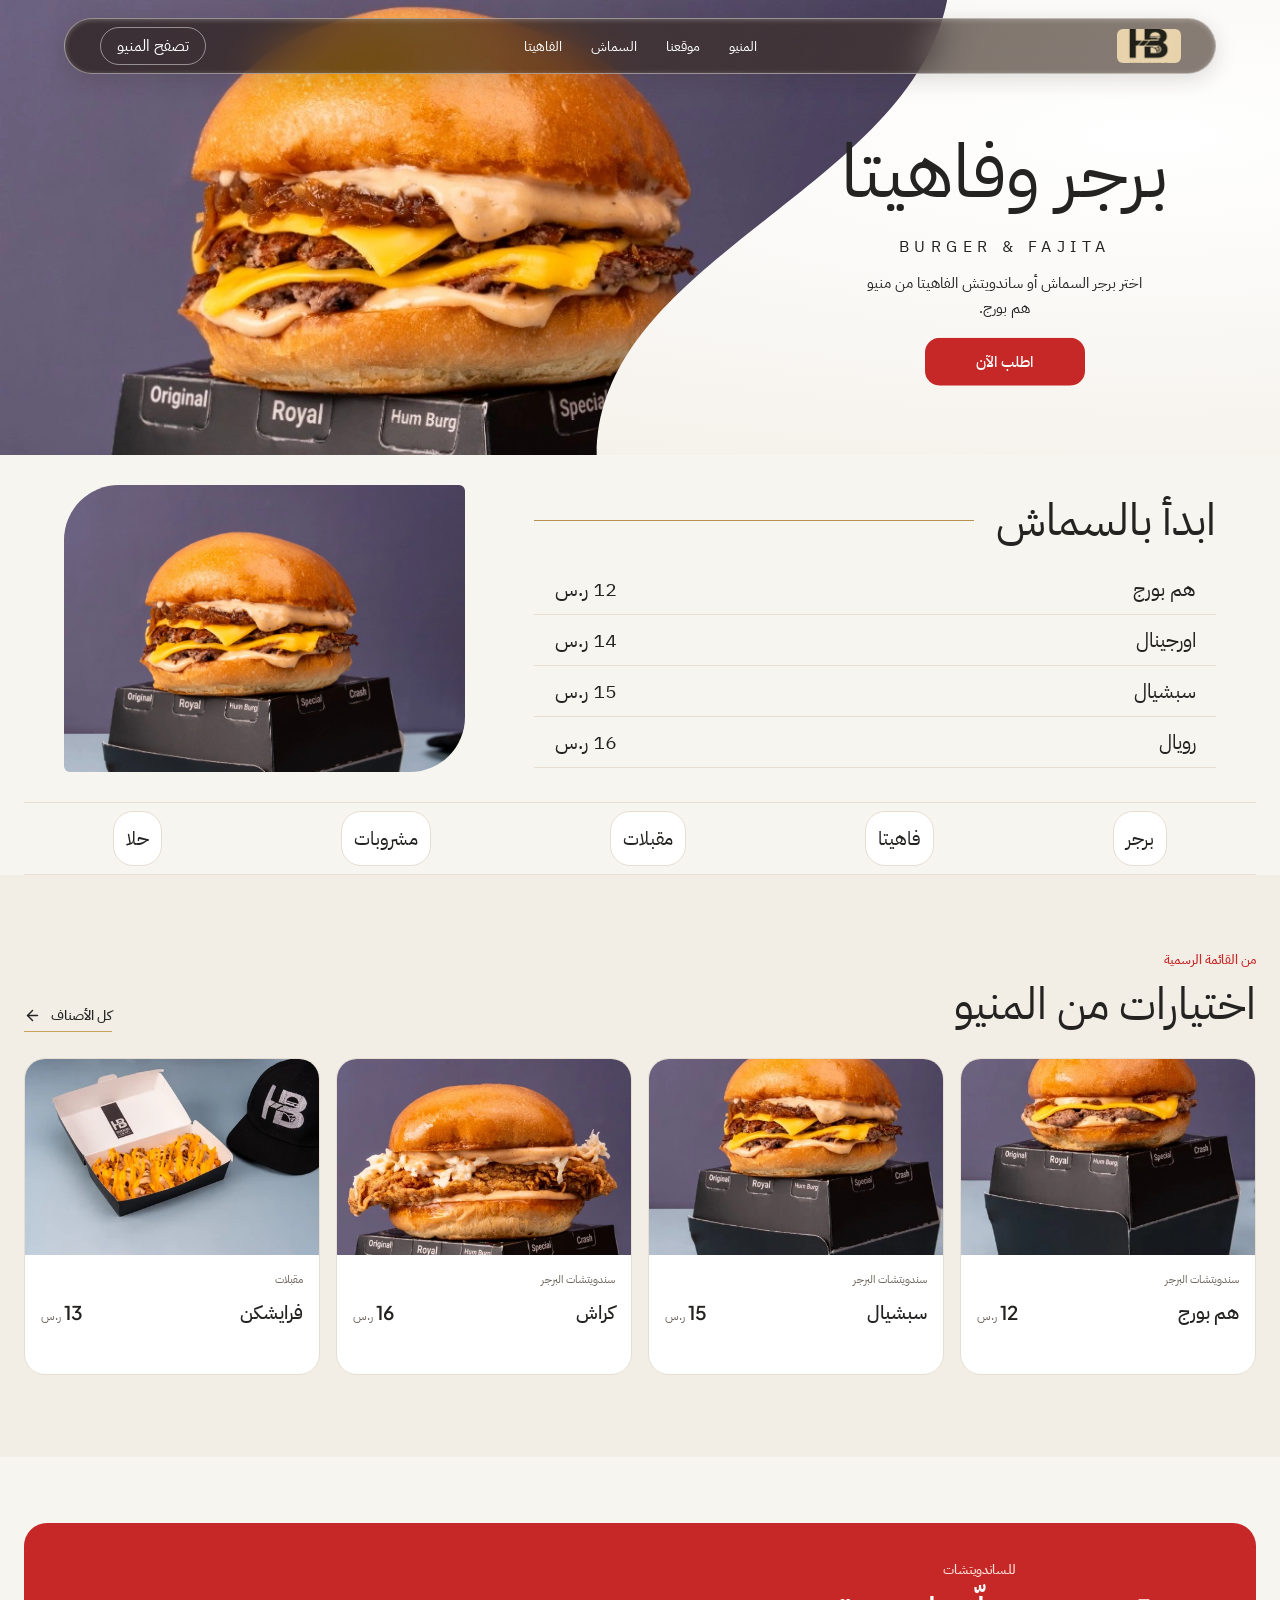
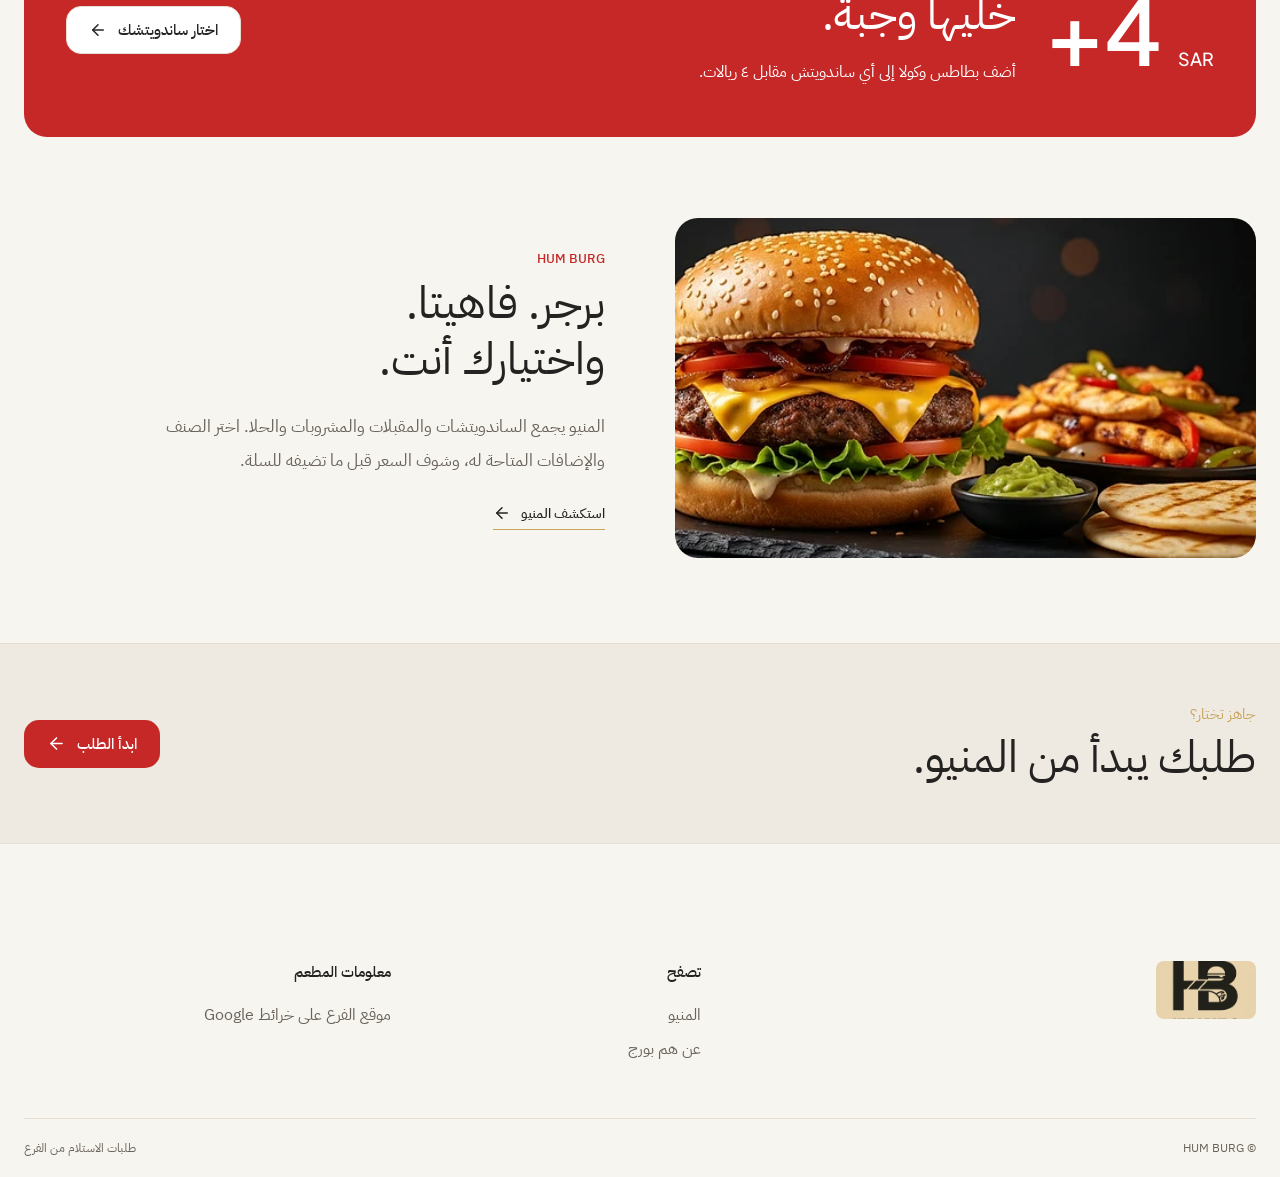
==== commit 75072108: "Update Arabic brand name and separate mobile hero text from photograph" ====
--- a/index.html
+++ b/index.html
@@ -1 +1 @@
-<!doctype html><html lang="ar" dir="rtl" data-theme="day" style="color-scheme: light;"><head><link rel="stylesheet" href="./site.css"><meta charset="utf-8"><meta name="viewport" content="width=device-width, initial-scale=1"><title>هم بورغ | HUM BURG</title><meta name="description" content="سندويتشات البرجر والفاهيتا بطابع هم بورغ."></head><body><div hidden=""><!--$--><!--/$--></div><!--$--><main class="storefront"><header class="site-header glass-bar"><div class="header-inner"><a class="official-logo" href="./index.html" aria-label="هم بورغ، الرئيسية"><img src="./assets/hum-burg-logo-original.jpg" width="106" height="61" alt="شعار HUM BURG الرسمي"></a><nav class="site-nav" aria-label="التنقل الرئيسي"><a href="./menu.html">المنيو</a><a href="https://maps.app.goo.gl/qqPLdEoL6raRK5sS6?g_st=aw">موقعنا</a><a href="#smash">السماش</a><a href="./menu.html?category=فاهيتا">الفاهيتا</a></nav><a class="preview-order" href="./menu.html">تصفح المنيو</a></div></header><section class="cover-curve"><svg width="0" height="0" aria-hidden="true"><defs><clipPath id="burger-curve" clipPathUnits="objectBoundingBox"><path d="M0 0H1C.96 .42 .63 .57 .63 1H0Z"></path></clipPath></defs></svg><img class="cover-photo" src="./images/brand/house-burger.webp" alt="برجر هم بورغ" fetchpriority="high"><div class="cover-title"><h1>برجر وفاهيتا</h1><span dir="ltr">BURGER &amp; FAJITA</span><p>هم بورغ، أورجينال، سبشيال ورويال. اختار السماش بتاعك.</p><a class="button button-red" href="./menu.html">اطلب الآن</a></div></section><section class="paper-menu" id="smash"><div class="paper-entries"><h2>ابدأ بالسماش</h2><a class="paper-entry" href="./menu.html?item=hum-burg"><span>هم بورغ</span><span>12 ر.س</span></a><a class="paper-entry" href="./menu.html?item=original"><span>اورجينال</span><span>14 ر.س</span></a><a class="paper-entry" href="./menu.html?item=special"><span>سبشيال</span><span>15 ر.س</span></a><a class="paper-entry" href="./menu.html?item=royal"><span>رويال</span><span>16 ر.س</span></a></div><img class="paper-photo smash-photo" src="./images/brand/house-burger.webp" alt="برجر هم بورغ"></section><nav class="house-index page-width" id="categories" aria-label="أقسام المنيو"><a class="category-card" href="./menu.html?category=%D8%A8%D8%B1%D8%AC%D8%B1">برجر</a><a class="category-card" href="./menu.html?category=%D9%81%D8%A7%D9%87%D9%8A%D8%AA%D8%A7">فاهيتا</a><a class="category-card" href="./menu.html?category=%D9%85%D9%82%D8%A8%D9%84%D8%A7%D8%AA">مقبلات</a><a class="category-card" href="./menu.html?category=%D9%85%D8%B4%D8%B1%D9%88%D8%A8%D8%A7%D8%AA">مشروبات</a><a class="category-card" href="./menu.html?category=%D8%AD%D9%84%D8%A7">حلا</a></nav><section class="featured-section" id="featured"><div class="page-width"><div class="section-title"><div><span class="section-mark">من القائمة الرسمية</span><h2>اختيارات من المنيو</h2></div><a class="text-link" href="./menu.html">كل الأصناف<!-- --> <svg xmlns="http://www.w3.org/2000/svg" width="17" height="17" viewBox="0 0 24 24" fill="none" stroke="currentColor" stroke-width="2" stroke-linecap="round" stroke-linejoin="round" class="lucide lucide-arrow-left"><path d="m12 19-7-7 7-7"></path><path d="M19 12H5"></path></svg></a></div><div class="featured-grid"><article class="product-card product-card-featured"><div class="product-card-media"><img class="product-image-svg" width="540" height="420" src="./images/scaled/product-hum-burg-480.webp" sizes="(max-width: 760px) 55vw, 420px" loading="lazy" decoding="async" style="object-fit:cover;width:100%;height:100%;object-position:center" alt="صورة هم بورغ من المنيو"></div><div class="product-card-content"><div class="product-card-meta"><span>سندويتشات البرجر</span></div><div class="product-title-row"><h3>هم بورغ</h3><strong class="menu-price">12<!-- --> <small>ر.س</small></strong></div><div class="product-card-bottom"></div></div></article><article class="product-card product-card-featured"><div class="product-card-media"><img class="product-image-svg" width="540" height="420" src="./images/scaled/product-special-480.webp" sizes="(max-width: 760px) 55vw, 420px" loading="lazy" decoding="async" style="object-fit:cover;width:100%;height:100%;object-position:center" alt="صورة سبشيال من المنيو"></div><div class="product-card-content"><div class="product-card-meta"><span>سندويتشات البرجر</span></div><div class="product-title-row"><h3>سبشيال</h3><strong class="menu-price">15<!-- --> <small>ر.س</small></strong></div><div class="product-card-bottom"></div></div></article><article class="product-card product-card-featured"><div class="product-card-media"><img class="product-image-svg" width="770" height="515" src="./images/scaled/product-crash-480.webp" sizes="(max-width: 760px) 55vw, 420px" loading="lazy" decoding="async" style="object-fit:cover;width:100%;height:100%;object-position:center" alt="صورة كراش من المنيو"></div><div class="product-card-content"><div class="product-card-meta"><span>سندويتشات البرجر</span></div><div class="product-title-row"><h3>كراش</h3><strong class="menu-price">16<!-- --> <small>ر.س</small></strong></div><div class="product-card-bottom"></div></div></article><article class="product-card product-card-featured"><div class="product-card-media"><img class="product-image-svg" width="1600" height="1066" src="./images/scaled/product-freischken-480.webp" sizes="(max-width: 760px) 55vw, 420px" loading="lazy" decoding="async" style="object-fit:cover;width:100%;height:100%;object-position:center" alt="صورة فرايشكن من المنيو"></div><div class="product-card-content"><div class="product-card-meta"><span>مقبلات</span></div><div class="product-title-row"><h3>فرايشكن</h3><strong class="menu-price">13<!-- --> <small>ر.س</small></strong></div><div class="product-card-bottom"></div></div></article></div></div></section><section class="combo-section"><div class="page-width combo-inner"><div class="combo-number" dir="ltr">+4 <small>SAR</small></div><div class="combo-text"><span class="section-mark">للـساندويتشات</span><h2>خلّيها وجبة.</h2><p>أضف بطاطس وكولا إلى أي ساندويتش مقابل ٤ ريالات.</p></div><a class="button button-white" href="./menu.html">اختار ساندويتشك<!-- --> <svg xmlns="http://www.w3.org/2000/svg" width="18" height="18" viewBox="0 0 24 24" fill="none" stroke="currentColor" stroke-width="2" stroke-linecap="round" stroke-linejoin="round" class="lucide lucide-arrow-left"><path d="m12 19-7-7 7-7"></path><path d="M19 12H5"></path></svg></a></div></section><section class="about-section page-width" id="about"><div class="about-visual" role="img" aria-label="صورة برجر وفاهيتا من مواد هم بورغ"></div><div class="about-copy"><span class="section-mark">HUM BURG</span><h2>برجر. فاهيتا.<br>واختيارك أنت.</h2><p>المنيو يجمع الساندويتشات والمقبلات والمشروبات والحلا. اختر الصنف والإضافات المتاحة له، وشوف السعر قبل ما تضيفه للسلة.</p><a class="text-link" href="./menu.html">استكشف المنيو<!-- --> <svg xmlns="http://www.w3.org/2000/svg" width="18" height="18" viewBox="0 0 24 24" fill="none" stroke="currentColor" stroke-width="2" stroke-linecap="round" stroke-linejoin="round" class="lucide lucide-arrow-left"><path d="m12 19-7-7 7-7"></path><path d="M19 12H5"></path></svg></a></div></section><section class="final-cta"><div class="page-width"><div><span>جاهز تختار؟</span><h2>طلبك يبدأ من المنيو.</h2></div><a class="button button-red" href="./menu.html">ابدأ الطلب<!-- --> <svg xmlns="http://www.w3.org/2000/svg" width="19" height="19" viewBox="0 0 24 24" fill="none" stroke="currentColor" stroke-width="2" stroke-linecap="round" stroke-linejoin="round" class="lucide lucide-arrow-left"><path d="m12 19-7-7 7-7"></path><path d="M19 12H5"></path></svg></a></div></section><footer class="site-footer" id="contact"><div class="page-width footer-grid"><div><a class="official-logo footer-logo" href="./index.html"><img src="./assets/hum-burg-logo-original.jpg" alt="شعار HUM BURG الرسمي"></a></div><div><h3>تصفح</h3><a href="./menu.html">المنيو</a><a href="#about">عن هم بورغ</a></div><div><h3>معلومات المطعم</h3><a href="https://maps.app.goo.gl/qqPLdEoL6raRK5sS6?g_st=aw" target="_blank" rel="noopener noreferrer">موقع الفرع على خرائط Google</a></div></div><div class="page-width footer-bottom">© HUM BURG <span>طلبات الاستلام من الفرع</span></div></footer></main><!--$--><!--/$--><!--/$--><next-route-announcer style="position: absolute;"></next-route-announcer><script src="./preview.js"></script></body></html>+<!doctype html><html lang="ar" dir="rtl" data-theme="day" style="color-scheme: light;"><head><link rel="stylesheet" href="./site.css"><meta charset="utf-8"><meta name="viewport" content="width=device-width, initial-scale=1"><title>هم بورج | HUM BURG</title><meta name="description" content="سندويتشات البرجر والفاهيتا بطابع هم بورج."></head><body><div hidden=""><!--$--><!--/$--></div><!--$--><main class="storefront"><header class="site-header glass-bar"><div class="header-inner"><a class="official-logo" href="./index.html" aria-label="هم بورج، الرئيسية"><img src="./assets/hum-burg-logo-original.jpg" width="106" height="61" alt="شعار HUM BURG الرسمي"></a><nav class="site-nav" aria-label="التنقل الرئيسي"><a href="./menu.html">المنيو</a><a href="https://maps.app.goo.gl/qqPLdEoL6raRK5sS6?g_st=aw">موقعنا</a><a href="#smash">السماش</a><a href="./menu.html?category=فاهيتا">الفاهيتا</a></nav><a class="preview-order" href="./menu.html">تصفح المنيو</a></div></header><section class="cover-curve"><svg width="0" height="0" aria-hidden="true"><defs><clipPath id="burger-curve" clipPathUnits="objectBoundingBox"><path d="M0 0H1C.96 .42 .63 .57 .63 1H0Z"></path></clipPath></defs></svg><img class="cover-photo" src="./images/brand/house-burger.webp" alt="برجر هم بورج" fetchpriority="high"><div class="cover-title"><h1>برجر وفاهيتا</h1><span dir="ltr">BURGER &amp; FAJITA</span><p>اختر برجر السماش أو ساندويتش الفاهيتا من منيو هم بورج.</p><a class="button button-red" href="./menu.html">اطلب الآن</a></div></section><section class="paper-menu" id="smash"><div class="paper-entries"><h2>ابدأ بالسماش</h2><a class="paper-entry" href="./menu.html?item=hum-burg"><span>هم بورج</span><span>12 ر.س</span></a><a class="paper-entry" href="./menu.html?item=original"><span>اورجينال</span><span>14 ر.س</span></a><a class="paper-entry" href="./menu.html?item=special"><span>سبشيال</span><span>15 ر.س</span></a><a class="paper-entry" href="./menu.html?item=royal"><span>رويال</span><span>16 ر.س</span></a></div><img class="paper-photo smash-photo" src="./images/brand/house-burger.webp" alt="برجر هم بورج"></section><nav class="house-index page-width" id="categories" aria-label="أقسام المنيو"><a class="category-card" href="./menu.html?category=%D8%A8%D8%B1%D8%AC%D8%B1">برجر</a><a class="category-card" href="./menu.html?category=%D9%81%D8%A7%D9%87%D9%8A%D8%AA%D8%A7">فاهيتا</a><a class="category-card" href="./menu.html?category=%D9%85%D9%82%D8%A8%D9%84%D8%A7%D8%AA">مقبلات</a><a class="category-card" href="./menu.html?category=%D9%85%D8%B4%D8%B1%D9%88%D8%A8%D8%A7%D8%AA">مشروبات</a><a class="category-card" href="./menu.html?category=%D8%AD%D9%84%D8%A7">حلا</a></nav><section class="featured-section" id="featured"><div class="page-width"><div class="section-title"><div><span class="section-mark">من القائمة الرسمية</span><h2>اختيارات من المنيو</h2></div><a class="text-link" href="./menu.html">كل الأصناف<!-- --> <svg xmlns="http://www.w3.org/2000/svg" width="17" height="17" viewBox="0 0 24 24" fill="none" stroke="currentColor" stroke-width="2" stroke-linecap="round" stroke-linejoin="round" class="lucide lucide-arrow-left"><path d="m12 19-7-7 7-7"></path><path d="M19 12H5"></path></svg></a></div><div class="featured-grid"><article class="product-card product-card-featured"><div class="product-card-media"><img class="product-image-svg" width="540" height="420" src="./images/scaled/product-hum-burg-480.webp" sizes="(max-width: 760px) 55vw, 420px" loading="lazy" decoding="async" style="object-fit:cover;width:100%;height:100%;object-position:center" alt="صورة هم بورج من المنيو"></div><div class="product-card-content"><div class="product-card-meta"><span>سندويتشات البرجر</span></div><div class="product-title-row"><h3>هم بورج</h3><strong class="menu-price">12<!-- --> <small>ر.س</small></strong></div><div class="product-card-bottom"></div></div></article><article class="product-card product-card-featured"><div class="product-card-media"><img class="product-image-svg" width="540" height="420" src="./images/scaled/product-special-480.webp" sizes="(max-width: 760px) 55vw, 420px" loading="lazy" decoding="async" style="object-fit:cover;width:100%;height:100%;object-position:center" alt="صورة سبشيال من المنيو"></div><div class="product-card-content"><div class="product-card-meta"><span>سندويتشات البرجر</span></div><div class="product-title-row"><h3>سبشيال</h3><strong class="menu-price">15<!-- --> <small>ر.س</small></strong></div><div class="product-card-bottom"></div></div></article><article class="product-card product-card-featured"><div class="product-card-media"><img class="product-image-svg" width="770" height="515" src="./images/scaled/product-crash-480.webp" sizes="(max-width: 760px) 55vw, 420px" loading="lazy" decoding="async" style="object-fit:cover;width:100%;height:100%;object-position:center" alt="صورة كراش من المنيو"></div><div class="product-card-content"><div class="product-card-meta"><span>سندويتشات البرجر</span></div><div class="product-title-row"><h3>كراش</h3><strong class="menu-price">16<!-- --> <small>ر.س</small></strong></div><div class="product-card-bottom"></div></div></article><article class="product-card product-card-featured"><div class="product-card-media"><img class="product-image-svg" width="1600" height="1066" src="./images/scaled/product-freischken-480.webp" sizes="(max-width: 760px) 55vw, 420px" loading="lazy" decoding="async" style="object-fit:cover;width:100%;height:100%;object-position:center" alt="صورة فرايشكن من المنيو"></div><div class="product-card-content"><div class="product-card-meta"><span>مقبلات</span></div><div class="product-title-row"><h3>فرايشكن</h3><strong class="menu-price">13<!-- --> <small>ر.س</small></strong></div><div class="product-card-bottom"></div></div></article></div></div></section><section class="combo-section"><div class="page-width combo-inner"><div class="combo-number" dir="ltr">+4 <small>SAR</small></div><div class="combo-text"><span class="section-mark">للـساندويتشات</span><h2>خلّيها وجبة.</h2><p>أضف بطاطس وكولا إلى أي ساندويتش مقابل ٤ ريالات.</p></div><a class="button button-white" href="./menu.html">اختار ساندويتشك<!-- --> <svg xmlns="http://www.w3.org/2000/svg" width="18" height="18" viewBox="0 0 24 24" fill="none" stroke="currentColor" stroke-width="2" stroke-linecap="round" stroke-linejoin="round" class="lucide lucide-arrow-left"><path d="m12 19-7-7 7-7"></path><path d="M19 12H5"></path></svg></a></div></section><section class="about-section page-width" id="about"><div class="about-visual" role="img" aria-label="صورة برجر وفاهيتا من مواد هم بورج"></div><div class="about-copy"><span class="section-mark">HUM BURG</span><h2>برجر. فاهيتا.<br>واختيارك أنت.</h2><p>المنيو يجمع الساندويتشات والمقبلات والمشروبات والحلا. اختر الصنف والإضافات المتاحة له، وشوف السعر قبل ما تضيفه للسلة.</p><a class="text-link" href="./menu.html">استكشف المنيو<!-- --> <svg xmlns="http://www.w3.org/2000/svg" width="18" height="18" viewBox="0 0 24 24" fill="none" stroke="currentColor" stroke-width="2" stroke-linecap="round" stroke-linejoin="round" class="lucide lucide-arrow-left"><path d="m12 19-7-7 7-7"></path><path d="M19 12H5"></path></svg></a></div></section><section class="final-cta"><div class="page-width"><div><span>جاهز تختار؟</span><h2>طلبك يبدأ من المنيو.</h2></div><a class="button button-red" href="./menu.html">ابدأ الطلب<!-- --> <svg xmlns="http://www.w3.org/2000/svg" width="19" height="19" viewBox="0 0 24 24" fill="none" stroke="currentColor" stroke-width="2" stroke-linecap="round" stroke-linejoin="round" class="lucide lucide-arrow-left"><path d="m12 19-7-7 7-7"></path><path d="M19 12H5"></path></svg></a></div></section><footer class="site-footer" id="contact"><div class="page-width footer-grid"><div><a class="official-logo footer-logo" href="./index.html"><img src="./assets/hum-burg-logo-original.jpg" alt="شعار HUM BURG الرسمي"></a></div><div><h3>تصفح</h3><a href="./menu.html">المنيو</a><a href="#about">عن هم بورج</a></div><div><h3>معلومات المطعم</h3><a href="https://maps.app.goo.gl/qqPLdEoL6raRK5sS6?g_st=aw" target="_blank" rel="noopener noreferrer">موقع الفرع على خرائط Google</a></div></div><div class="page-width footer-bottom">© HUM BURG <span>طلبات الاستلام من الفرع</span></div></footer></main><!--$--><!--/$--><!--/$--><next-route-announcer style="position: absolute;"></next-route-announcer><script src="./preview.js"></script></body></html>
--- a/site.css
+++ b/site.css
@@ -8,3 +8,11 @@
 
 .glass-bar .header-inner{display:grid;grid-template-columns:1fr auto 1fr}.preview-order{justify-self:end;color:white;border:1px solid #fff7;border-radius:30px;padding:6px 16px}
 @media(max-width:760px){.glass-bar .header-inner{display:flex}.glass-bar .site-nav{display:flex;position:static;background:transparent;gap:12px;padding:0}.glass-bar .site-nav a{font-size:12px}.preview-order{display:none}}
+
+@media(max-width:700px){
+.cover-curve{height:auto;display:flex;flex-direction:column}
+.cover-curve>svg{position:absolute}
+.cover-curve .cover-photo{position:static;width:100%;height:clamp(240px,58vw,360px);flex:none}
+.cover-curve .cover-title{position:static;width:auto;transform:none;padding:16px 18px 24px}
+.cover-title p{margin:0 auto 14px;text-wrap:balance}
+}
